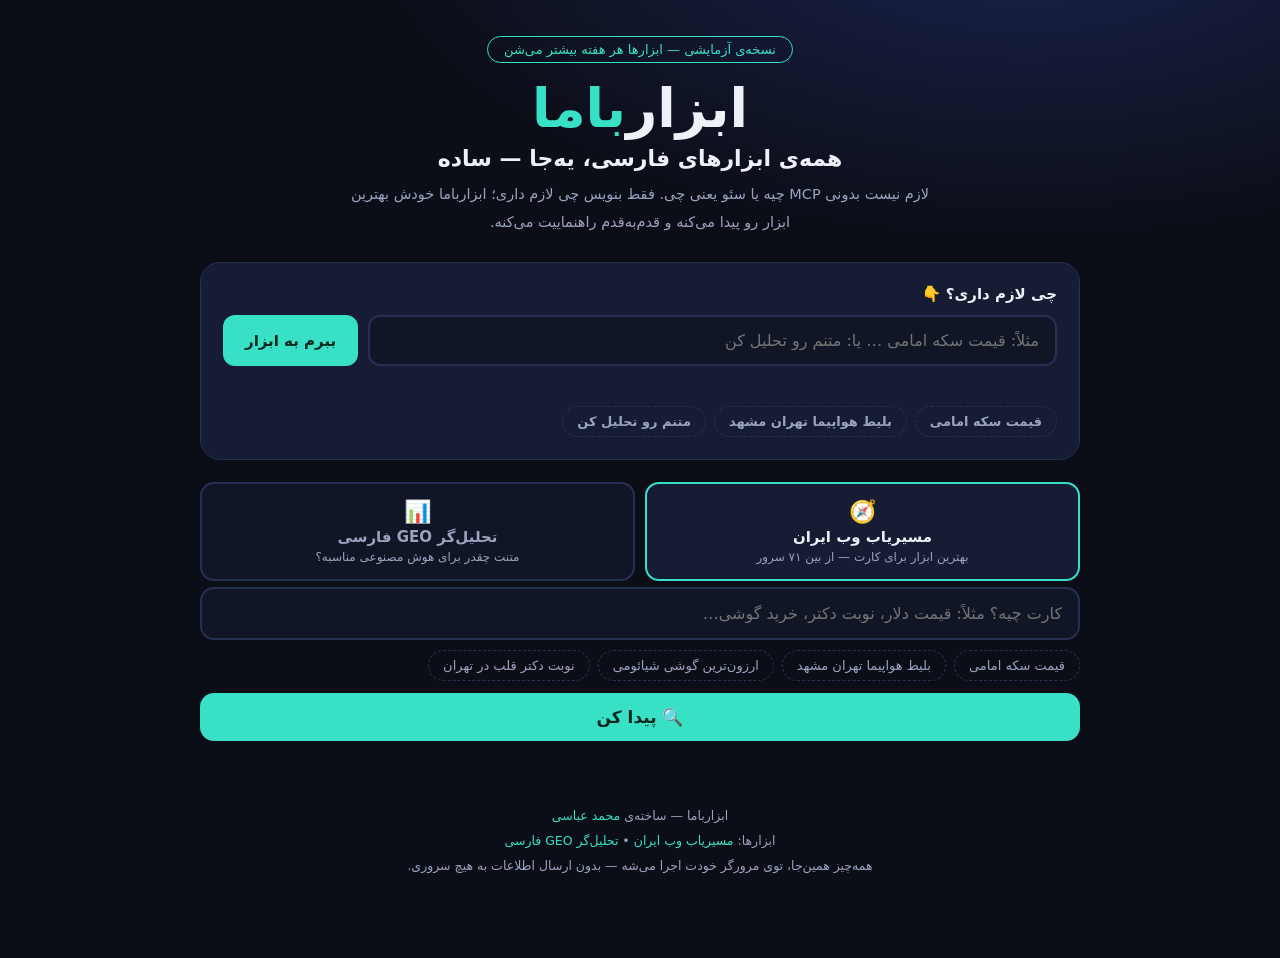
==== index.html @ 38ea5c75 "feat: abzarbama hub v1 — unified Persian tools hub" ====
<!DOCTYPE html>
<html lang="fa" dir="rtl">
<head>
<meta charset="UTF-8">
<meta name="viewport" content="width=device-width, initial-scale=1.0">
<title>ابزارباما — همه‌ی ابزارهای فارسی، یه‌جا</title>
<meta name="description" content="ابزارباما: هاب یکپارچه‌ی ابزارهای فارسی. مسیریاب وب ایران، تحلیل‌گر GEO فارسی و ابزارهای بیشتر — ساده، بدون دانش فنی.">
<style>
:root {
  --bg: #0b0e17; --bg2: #111627; --card: #151c33; --line: #263052;
  --txt: #eef1f8; --mut: #9aa4c0; --acc: #38e1c6; --acc2: #f4b54a; --bad: #f4707a;
  --mono: ui-monospace, "SF Mono", "Cascadia Code", Consolas, monospace;
}
* { box-sizing: border-box; margin: 0; padding: 0; }
body {
  font-family: "Vazirmatn", "IRANSans", Tahoma, "Segoe UI", system-ui, sans-serif;
  background: radial-gradient(1200px 600px at 80% -10%, #1b2450 0%, var(--bg) 55%) fixed, var(--bg);
  color: var(--txt); min-height: 100vh; padding: 36px 18px 80px;
}
.wrap { max-width: 880px; margin: 0 auto; }
header { text-align: center; margin-bottom: 26px; }
.badge {
  display: inline-block; font-size: 13px; color: var(--acc);
  border: 1px solid var(--acc); border-radius: 999px;
  padding: 5px 16px; margin-bottom: 14px;
}
h1 { font-size: clamp(34px, 7vw, 54px); font-weight: 800; margin-bottom: 6px; }
h1 .t { color: var(--acc); }
.tagline { font-size: clamp(17px, 4vw, 22px); font-weight: 700; color: var(--txt); margin-bottom: 10px; }
p.sub { color: var(--mut); font-size: 14.5px; line-height: 1.9; max-width: 600px; margin: 0 auto; }

/* hero intent box */
.hero {
  background: var(--card); border: 1px solid var(--line); border-radius: 20px;
  padding: 22px; margin: 26px 0 8px;
}
.hero label { display: block; font-size: 15px; font-weight: 700; margin-bottom: 12px; }
.hero .inrow { display: flex; gap: 10px; }
.hero input {
  flex: 1; font-family: inherit; font-size: 16px; color: var(--txt);
  background: var(--bg2); border: 2px solid var(--line); border-radius: 12px;
  padding: 14px 16px; outline: none; min-width: 0;
}
.hero input:focus { border-color: var(--acc); }
.hero button {
  font-family: inherit; font-size: 15px; font-weight: 800; cursor: pointer;
  color: #06281f; background: var(--acc); border: none; border-radius: 12px;
  padding: 14px 22px; white-space: nowrap;
}
.hero button:hover { filter: brightness(1.08); }
.intent-hint { font-size: 13px; color: var(--mut); margin-top: 10px; min-height: 20px; }
.intent-hint b { color: var(--acc); }
.chips { display: flex; flex-wrap: wrap; gap: 8px; margin-top: 10px; }
.chips button {
  font-family: inherit; font-size: 13px; color: var(--mut); cursor: pointer;
  background: transparent; border: 1px dashed var(--line); border-radius: 999px; padding: 7px 14px;
}
.chips button:hover { color: var(--acc); border-color: var(--acc); }

/* tabs */
.tabs { display: flex; gap: 10px; margin: 22px 0 6px; }
.tabs button {
  flex: 1; font-family: inherit; font-size: 15px; font-weight: 800; cursor: pointer;
  color: var(--mut); background: var(--bg2); border: 2px solid var(--line);
  border-radius: 14px; padding: 15px 10px; transition: all .15s;
}
.tabs button .em { font-size: 22px; display: block; margin-bottom: 4px; }
.tabs button.active { color: var(--txt); border-color: var(--acc); background: var(--card); }
.tabs button small { display: block; font-size: 12px; font-weight: 400; color: var(--mut); margin-top: 4px; }
.toolpane { display: none; }
.toolpane.active { display: block; animation: rise .3s ease both; }
@keyframes rise { from { opacity: 0; transform: translateY(10px); } to { opacity: 1; transform: none; } }

/* shared tool ui */
textarea.ta {
  width: 100%; min-height: 150px; font-family: inherit; font-size: 15.5px; line-height: 2;
  color: var(--txt); background: var(--bg2); border: 2px solid var(--line);
  border-radius: 14px; padding: 16px; outline: none; resize: vertical;
}
textarea.ta:focus, .tin:focus { border-color: var(--acc); }
.tin {
  width: 100%; font-family: inherit; font-size: 16px; color: var(--txt);
  background: var(--bg2); border: 2px solid var(--line); border-radius: 14px;
  padding: 15px 16px; outline: none;
}
.gobtn {
  display: block; width: 100%; font-family: inherit; font-size: 17px; font-weight: 800;
  cursor: pointer; color: #06281f; background: var(--acc); border: none;
  border-radius: 14px; padding: 14px; margin-top: 12px;
}
.gobtn:hover { filter: brightness(1.08); }
.meta { text-align: center; color: var(--mut); font-size: 13px; margin: 16px 0 6px; }
.results { display: flex; flex-direction: column; gap: 12px; margin-top: 14px; }

/* router cards */
.card {
  background: linear-gradient(180deg, var(--card), #10162b);
  border: 1px solid var(--line); border-radius: 16px; padding: 18px 20px;
  position: relative; overflow: hidden; animation: rise .35s ease both;
}
.card:first-child { border-color: var(--acc); }
.card:first-child::before {
  content: "بهترین گزینه"; position: absolute; top: 14px; left: 16px;
  font-size: 11px; color: #06281f; background: var(--acc);
  border-radius: 999px; padding: 3px 12px; font-weight: 700;
}
.rank {
  display: inline-flex; align-items: center; justify-content: center;
  width: 32px; height: 32px; border-radius: 10px; font-weight: 800; font-size: 15px;
  background: #1e2a52; color: var(--acc2); margin-left: 10px; vertical-align: middle;
}
.card h3 { display: inline; font-size: 18px; vertical-align: middle; }
.cat {
  display: inline-block; font-size: 12px; color: var(--mut);
  border: 1px solid var(--line); border-radius: 999px; padding: 3px 12px; margin-right: 10px;
}
.scorebar { height: 5px; background: #0a0e1c; border-radius: 99px; margin: 12px 0 4px; overflow: hidden; }
.scorebar i { display: block; height: 100%; border-radius: 99px; background: linear-gradient(90deg, var(--acc2), var(--acc)); }
.desc { color: var(--mut); font-size: 14px; margin: 10px 0; line-height: 1.9; }
.row { display: flex; align-items: center; gap: 10px; margin: 8px 0; flex-wrap: wrap; }
.lbl { font-size: 12px; color: var(--mut); min-width: 74px; }
code {
  font-family: var(--mono); font-size: 13px; direction: ltr; unicode-bidi: embed;
  background: #0a0e1c; border: 1px solid var(--line); border-radius: 8px; padding: 7px 12px;
  color: var(--acc); flex: 1; overflow-x: auto; white-space: nowrap;
}
.copy {
  font-family: inherit; font-size: 13px; cursor: pointer; color: #06281f;
  background: var(--acc); border: none; border-radius: 8px; padding: 8px 16px; font-weight: 700;
}
.copy:hover { filter: brightness(1.1); }
.repo { font-size: 13px; color: var(--acc2); text-decoration: none; direction: ltr; unicode-bidi: embed; }
.repo:hover { text-decoration: underline; }
.reason { font-size: 13px; color: var(--mut); margin-top: 10px; }
.reason b { color: var(--txt); font-weight: 600; }
.empty {
  text-align: center; color: var(--mut); padding: 36px 20px;
  border: 1px dashed var(--line); border-radius: 16px; font-size: 15px; line-height: 2;
}

/* geo */
.scorehead {
  display: flex; align-items: center; gap: 18px; background: var(--card);
  border: 1px solid var(--line); border-radius: 16px; padding: 18px 22px; margin: 14px 0;
  animation: rise .35s ease both;
}
.bignum { font-size: 48px; font-weight: 800; color: var(--acc); line-height: 1; }
.bignum small { font-size: 18px; color: var(--mut); }
.grade { font-size: 14px; font-weight: 800; border-radius: 10px; padding: 8px 16px; background: #1e2a52; color: var(--acc2); }
.glabel { color: var(--mut); font-size: 13.5px; margin-top: 6px; }
.gcat { background: var(--card); border: 1px solid var(--line); border-radius: 14px; padding: 12px 16px; margin-bottom: 10px; animation: rise .35s ease both; }
.gcat .row1 { display: flex; justify-content: space-between; font-size: 14px; margin-bottom: 8px; }
.gcat .row1 b { color: var(--txt); }
.gcat .row1 span { color: var(--mut); font-family: var(--mono); font-size: 12.5px; }
.bar { height: 8px; background: #0a0e1c; border-radius: 99px; overflow: hidden; }
.bar i { display: block; height: 100%; border-radius: 99px; background: linear-gradient(90deg, var(--acc2), var(--acc)); }
.bar.low i { background: var(--bad); }
.fixes { background: #12261f; border: 1px solid #1e4a3a; border-radius: 14px; padding: 16px 20px; margin-top: 12px; }
.fixes h3 { color: var(--acc); font-size: 15.5px; margin-bottom: 8px; }
.fixes li { color: var(--txt); font-size: 14px; line-height: 2; margin-right: 18px; }
.nofix { color: var(--mut); font-size: 14px; }

footer { text-align: center; color: var(--mut); font-size: 12.5px; margin-top: 46px; line-height: 2; }
footer a { color: var(--acc); text-decoration: none; }

</style>
</head>
<body>
<div class="wrap">

<header>
  <div class="badge">نسخه‌ی آزمایشی — ابزارها هر هفته بیشتر می‌شن</div>
  <h1>ابزار<span class="t">باما</span></h1>
  <div class="tagline">همه‌ی ابزارهای فارسی، یه‌جا — ساده</div>
  <p class="sub">لازم نیست بدونی MCP چیه یا سئو یعنی چی. فقط بنویس چی لازم داری؛ ابزارباما خودش بهترین ابزار رو پیدا می‌کنه و قدم‌به‌قدم راهنماییت می‌کنه.</p>
</header>

<div class="hero">
  <label for="hq">چی لازم داری؟ 👇</label>
  <div class="inrow">
    <input id="hq" type="text" placeholder="مثلاً: قیمت سکه امامی … یا: متنم رو تحلیل کن" autocomplete="off">
    <button id="hgo">ببرم به ابزار</button>
  </div>
  <div class="intent-hint" id="intent-hint"></div>
  <div class="chips" id="hero-chips">
    <button>قیمت سکه امامی</button>
    <button>بلیط هواپیما تهران مشهد</button>
    <button>متنم رو تحلیل کن</button>
  </div>
</div>

<div class="tabs">
  <button id="tab-router" class="active"><span class="em">🧭</span>مسیریاب وب ایران<small>بهترین ابزار برای کارت — از بین ۷۱ سرور</small></button>
  <button id="tab-geo"><span class="em">📊</span>تحلیل‌گر GEO فارسی<small>متنت چقدر برای هوش مصنوعی مناسبه؟</small></button>
</div>

<div class="toolpane active" id="pane-router">
  <input id="rq" class="tin" type="text" placeholder="کارت چیه؟ مثلاً: قیمت دلار، نوبت دکتر، خرید گوشی…" autocomplete="off">
  <div class="chips" id="router-chips"></div>
  <button class="gobtn" id="rgo">🔍 پیدا کن</button>
  <div class="meta" id="rmeta"></div>
  <div class="results" id="rresults"></div>
</div>

<div class="toolpane" id="pane-geo">
  <textarea id="gta" class="ta" placeholder="متنی که می‌خوای هوش مصنوعی بهش استناد کنه رو اینجا بچسبون…"></textarea>
  <div class="chips" id="geo-chips"></div>
  <button class="gobtn" id="ggo">📊 تحلیل کن</button>
  <div id="gout"></div>
</div>

<footer>
  ابزارباما — ساخته‌ی <a href="https://github.com/mohammad-abbasi-sh">محمد عباسی</a><br>
  ابزارها: <a href="https://github.com/mohammad-abbasi-sh/iran-mcp-router">مسیریاب وب ایران</a> •
  <a href="https://github.com/mohammad-abbasi-sh/persian-geo-analyzer">تحلیل‌گر GEO فارسی</a><br>
  همه‌چیز همین‌جا، توی مرورگر خودت اجرا می‌شه — بدون ارسال اطلاعات به هیچ سروری.
</footer>

</div>

<script>
"use strict";
const RouterNS = (() => {
  const window = {};

window.IRAN_MCP_CATALOG = {"servers": [{"id": "snapp-mcp", "title": "Snappfood & SnappMarket", "category": "food", "description": "Unofficial read-only Snappfood & SnappMarket: search food and groceries, compare prices, deals.", "site": "https://snappfood.ir", "run": "uvx snapp-mcp", "pypi": "snapp-mcp", "repo": "https://github.com/sepehr071/snapp-mcp", "tools": [{"name": "food_search", "summary": "Search dishes by name near a delivery point, with price, discount and restaurant."}, {"name": "food_find_cheapest", "summary": "Find the cheapest way to get a dish: scans menus of nearby open restaurants plus FoodParty deals."}, {"name": "food_restaurants", "summary": "List restaurants delivering to a point, with rating, delivery fee, ETA and coupon info."}, {"name": "food_menu", "summary": "Get one restaurant's menu: every item with price, discount, packaging fee and availability."}, {"name": "food_order_costs", "summary": "Get the extra costs and conditions of ordering from one restaurant."}, {"name": "food_reviews", "summary": "Read recent customer reviews of a restaurant (rating, text, what they ordered, vendor reply)."}, {"name": "food_party_deals", "summary": "List today's FoodParty flash deals (deep discounts, limited stock, time window) still in stock."}, {"name": "food_meal_for_one", "summary": "List single-person meals (at most 299k Toman, free delivery), cheapest first."}, {"name": "food_discounted_vendors", "summary": "List restaurants running a discount now, plus the short \"Gem\" hunt discount if one is live."}, {"name": "find_location", "summary": "Turn a place name or address into latitude/longitude."}, {"name": "reverse_geocode", "summary": "Describe coordinates in words (point of interest, street, neighbourhood)."}, {"name": "list_cities", "summary": "List cities Snappfood serves, with id, names and center coordinates."}, {"name": "market_search", "summary": "Search a grocery product across all SnappMarket stores delivering to the point."}, {"name": "market_find_cheapest", "summary": "Find the cheapest in-stock offers for a grocery product near the point."}, {"name": "market_stores", "summary": "List SnappMarket stores delivering to the point, with delivery fee, minimum order and rating."}, {"name": "market_store_info", "summary": "Get one store's delivery fee, minimum order, opening hours, rating and coupons for the point."}, {"name": "market_store_products", "summary": "Browse or search the products of one store."}, {"name": "market_categories", "summary": "List SnappMarket product categories and sub-categories with their ids."}, {"name": "market_product", "summary": "Get one product's details and price in one store."}, {"name": "market_party_deals", "summary": "List current SnappMarket \"market party\" flash deals near the point, biggest discount first."}, {"name": "market_reviews", "summary": "Read a store's 30 most relevant customer comments, rating 0-5."}]}, {"id": "okala-mcp", "title": "Okala", "category": "food", "description": "Unofficial read-only Okala: grocery stores that deliver to you, compare prices across stores.", "site": "https://okala.com", "run": "uvx okala-mcp", "pypi": "okala-mcp", "repo": "https://github.com/sepehr071/okala-mcp", "tools": [{"name": "ok_login", "summary": "Log in to the user's Okala account, which unlocks Okala's real text search in ok_search"}, {"name": "ok_login_verify", "summary": "Finish a login started with ok_login: the code the user received by SMS. Saves the login on this"}, {"name": "ok_account", "summary": "Whether the server is logged in to Okala (and as which phone, masked). Logged in = ok_search uses"}, {"name": "ok_logout", "summary": "Delete the saved Okala login on this machine; the server continues as a guest."}, {"name": "ok_categories", "summary": "Category tree (id, slug, Persian name, children) of everything sold near a point, or in one store."}, {"name": "ok_search", "summary": "Find products by text near a point (or in one store with store_id), best matches first, then"}, {"name": "ok_compare", "summary": "Which open nearby store sells the same product cheapest: a category and/or brand from every store,"}, {"name": "ok_store_products", "summary": "A whole category of one store (the API returns all of it at once), sorted and optionally filtered by"}, {"name": "ok_product", "summary": "One product in one store: price and discount (Toman), stock, max per order, brand, category,"}, {"name": "ok_brands", "summary": "Brand ids for ok_compare (`brand_id`) and slugs. Okala publishes only a short list of featured brands;"}, {"name": "ok_deals", "summary": "Deal rows running now, with their end time (UTC) and top products (Toman, discount, store)."}, {"name": "ok_offer", "summary": "Every product of one deal row (from ok_deals), Toman. Without store_id: across all open stores that"}, {"name": "ok_locate", "summary": "Turn an address into coordinates (lat, lon) for every other tool, plus the street address of the best hit."}, {"name": "ok_stores", "summary": "Okala stores that deliver to a point, in the site's order: id, type, rating, distance, earliest"}, {"name": "ok_store", "summary": "One store as seen from the delivery point: whether it delivers there now, minimum order (Toman),"}, {"name": "ok_store_reviews", "summary": "Read customers' reviews of a store: 1-5 stars, comment, date and the reasons they ticked"}]}, {"id": "tapsifood-mcp", "title": "Tapsi Food", "category": "food", "description": "Unofficial read-only Tapsi Food: search dishes and restaurants, menus, reviews, flash deals.", "site": "https://tapsi.food", "run": "uvx tapsifood-mcp", "pypi": "tapsifood-mcp", "repo": "https://github.com/sepehr071/tapsifood-mcp", "tools": [{"name": "tf_search_dishes", "summary": "Search dishes by name near a delivery point, with price, discount and restaurant."}, {"name": "tf_search_vendors", "summary": "Search restaurants and stores by name or cuisine near a delivery point."}, {"name": "tf_restaurants", "summary": "List restaurants (or grocery stores) delivering to a point, with rating, delivery fee, minimum order and ETA."}, {"name": "tf_deals", "summary": "List the Tap Time flash deals (تپ تایم): discounted dishes with a limited stock, near a point."}, {"name": "tf_discounted_vendors", "summary": "List the vendors in Tapsi Food's 'Food Shots' (فودشات) discount campaign near a point."}, {"name": "tf_find_location", "summary": "Turn a place name or address into latitude/longitude."}, {"name": "tf_reverse_geocode", "summary": "Describe coordinates as an address with province and city."}, {"name": "tf_list_cities", "summary": "List the cities Tapsi Food shows, with a center point and whether it delivers there."}, {"name": "tf_menu", "summary": "Read a vendor's live menu: every dish (one entry per size/variation) with price, discount and stock."}, {"name": "tf_vendor_info", "summary": "Get a vendor's delivery fee to a point, minimum order, packaging, ETA, open_now, hours, address and rating spread."}, {"name": "tf_reviews", "summary": "Read customer reviews of a vendor, newest first, with the rating of each ordered dish."}]}, {"id": "digikala-mcp", "title": "Digikala", "category": "shopping", "description": "Unofficial read-only Digikala: search products, compare sellers, price history, reviews, deals.", "site": "https://www.digikala.com", "run": "uvx digikala-mcp", "pypi": "digikala-mcp", "repo": "https://github.com/sepehr071/digikala-mcp", "tools": [{"name": "dk_search", "summary": "Search products by name: price (Toman), discount, seller, rating, 20 per page."}, {"name": "dk_find_cheapest", "summary": "Find the cheapest in-stock products that really match a query, sorted by price (Toman)."}, {"name": "dk_best_for_budget", "summary": "Rank the best-rated in-stock products within a budget (Toman) by a rating weighted by its count."}, {"name": "dk_suggest", "summary": "Autocomplete a vague or misspelled query into keywords, categories and brands."}, {"name": "dk_filters", "summary": "List the filters of a category or a search: attributes, colors, sellers, price range (Toman), brands."}, {"name": "dk_categories", "summary": "Find category codes for dk_category_products and main-category ids for dk_best_sellers."}, {"name": "dk_category_products", "summary": "List one category's products with sort and filters (price in Toman), strict order."}, {"name": "dk_brand_products", "summary": "List a brand's products with sort and price filters (Toman), plus the brand id for brand_ids."}, {"name": "dk_seller", "summary": "Get a seller's reputation (rating 0-5, on-time shipping, cancellations, returns) and products."}, {"name": "dk_deals", "summary": "List today's Incredible Offers (flash deals), biggest discount first, in-stock only."}, {"name": "dk_best_sellers", "summary": "List current best sellers, overall or in one main category; also returns the main categories' ids for category_id."}, {"name": "dk_fresh_search", "summary": "Search or browse Digikala Fresh (supermarket). category_code beats query and also returns sub-categories."}, {"name": "dk_product", "summary": "Get one product's price, stock, rating, specs and every seller's offer (cheapest first)."}, {"name": "dk_price_history", "summary": "Get ~30 days of daily buy-box prices (Toman) per color/variant, with lowest and highest."}, {"name": "dk_reviews", "summary": "Read customer reviews: stars 1-5 (null = none), text, pros/cons, verified buyer flag."}, {"name": "dk_questions", "summary": "Read customers' questions (20 per page) with up to 2 answers each (answered_by: buyer, seller, ...)."}, {"name": "dk_similar", "summary": "List products similar to one (same kind, other models and brands)."}, {"name": "dk_compare", "summary": "Compare 2-4 products side by side: price and rating, then the spec rows where they differ."}, {"name": "dk_shortlist", "summary": "Re-price up to 10 products in one call: price, cheapest offer, stock, rating and 30-day low (Toman)."}, {"name": "dk_installments", "summary": "Get the Digipay credit-line offers for a product, in Toman."}, {"name": "dk_plus_plans", "summary": "List Digikala Plus plans (free shipments per month: jet = same-day Tehran/Karaj, fresh = supermarket) with price in Toman and benefits."}, {"name": "dk_gold_prices", "summary": "Get the live 18k gold price per gram and gold coin prices, in Toman."}, {"name": "dk_location", "summary": "Turn an address into coordinates, or coordinates into an address with Digikala's city_id and state_id."}]}, {"id": "technolife-mcp", "title": "Technolife", "category": "shopping", "description": "Unofficial read-only Technolife: search electronics, compare sellers and installment prices, deals.", "site": "https://www.technolife.com", "run": "uvx technolife-mcp", "pypi": "technolife-mcp", "repo": "https://github.com/sepehr071/technolife-mcp", "tools": [{"name": "tl_categories", "summary": "Find category pages and their urls for tl_category_products."}, {"name": "tl_category_products", "summary": "List the products of a category, brand or promotion page with prices, discount, stock and rating."}, {"name": "tl_category_filters", "summary": "List the filters of a category, brand or promotion page: brands, categories, price range and attributes with their codes."}, {"name": "tl_store_info", "summary": "Read one of Technolife's info pages as plain text."}, {"name": "tl_faq", "summary": "Search Technolife's help-center FAQ and return matching questions with plain-text answers."}, {"name": "tl_shop_reviews", "summary": "Read customer reviews of the Technolife shop itself (service, delivery), newest first, rating 1-5, with staff replies."}, {"name": "tl_find_location", "summary": "Turn an address or landmark into coordinates with its province and city."}, {"name": "tl_reverse_geocode", "summary": "Describe coordinates as an address with province, city and neighbourhood."}, {"name": "tl_deals", "summary": "List current in-stock discounts (Technolife's main deal list, تکنوآف) and, on page 0, the timed home-page deals (تکنو تایم)."}, {"name": "tl_campaigns", "summary": "List current campaigns, or show one campaign's sections and products."}, {"name": "tl_seller", "summary": "Get a marketplace seller's reputation (rating 0-5, on-time %, fault-free %, time on Technolife) and its products."}, {"name": "tl_product", "summary": "Get one product's offers: price per color, seller and warranty, stock, delivery time, insurance and installment prices."}, {"name": "tl_compare", "summary": "Compare 2-5 products side by side: price, stock, rating and every spec."}, {"name": "tl_reviews", "summary": "Read customer reviews of a product: average 0-5, star distribution, AI summary with pros/cons, and the reviews."}, {"name": "tl_price_basket", "summary": "Get the exact total for a set of seller items: discounts, insurance, quantity limits, cash vs installment price."}, {"name": "tl_suggest", "summary": "Turn a product name into Technolife product codes (typeahead, up to 30 products, no prices)."}, {"name": "tl_search", "summary": "Search Technolife products with prices, discount, stock and rating."}, {"name": "tl_find_cheapest", "summary": "Find the cheapest in-stock products for a search, one flat list sorted by the real price after discount."}, {"name": "tl_find_brand", "summary": "Look up a brand by its Persian name: filter code and brand page."}]}, {"id": "masterkala-mcp", "title": "MasterKala", "category": "shopping", "description": "Unofficial read-only MasterKala: search gadgets, compare prices and specs, stock, delivery, deals.", "site": "https://masterkala.com", "run": "uvx masterkala-mcp", "pypi": "masterkala-mcp", "repo": "https://github.com/sepehr071/masterkala-mcp", "tools": [{"name": "mk_blog_posts", "summary": "List MasterKala blog posts (buying guides, comparisons, how-tos), newest first, with links."}, {"name": "mk_blog_comments", "summary": "Read the comments of a blog post as threads, with the store writer's answers as replies."}, {"name": "mk_search", "summary": "Search MasterKala products by keyword: price, discount and stock of each match."}, {"name": "mk_find_cheapest", "summary": "Find the cheapest in-stock products for a keyword, one flat list sorted by payable price."}, {"name": "mk_browse", "summary": "List the products of a category, brand or tag with sorting, price range and filters."}, {"name": "mk_filters", "summary": "List the filters of a category, brand or tag page (brands, colors, attributes) with their ids, and its price range."}, {"name": "mk_categories", "summary": "List MasterKala's product categories with their ids (about 100 main categories)."}, {"name": "mk_brands", "summary": "List the brands MasterKala sells with their slugs (about 135)."}, {"name": "mk_deals", "summary": "List every product on MasterKala's discount page right now, biggest discount first."}, {"name": "mk_product", "summary": "Get one product's full record: price and discount (Toman), stock status and count, colors and"}, {"name": "mk_specs", "summary": "Get the specification table of 1-4 products side by side, with each product's stock count."}, {"name": "mk_reviews", "summary": "Read customer reviews of a product (1-5 stars, newest first) with the store's replies and the star breakdown."}, {"name": "mk_shipping", "summary": "Get the nearest delivery slot and shipping fee for one product: Tehran courier and post to other cities."}, {"name": "mk_branches", "summary": "List MasterKala's physical shops in Tehran with address, phone and map location."}]}, {"id": "baneh-mcp", "title": "Baneh", "category": "shopping", "description": "Unofficial read-only Baneh: search appliances, TVs, electronics, find the cheapest in-stock price.", "site": "https://baaneeh.com", "run": "uvx baneh-mcp", "pypi": "baneh-mcp", "repo": "https://github.com/sepehr071/baneh-mcp", "tools": [{"name": "bn_search", "summary": "Search Baneh products by name in Persian or English, with price (Toman), stock and rating."}, {"name": "bn_find_cheapest", "summary": "Find the cheapest products whose title contains every word of the query, one list sorted by price (Toman)."}, {"name": "bn_browse", "summary": "List products of a category and/or brand, optionally in a price range, sorted by price or rating."}, {"name": "bn_categories", "summary": "List shop categories with slug and product count, biggest first."}, {"name": "bn_brands", "summary": "List brands (about 150, e.g. LG, Samsung, Bosch, Xiaomi) with slug and product count, biggest first."}, {"name": "bn_product", "summary": "Get one product: price (Toman), stock, rating, brand, categories, spec attributes, highlights, description, images."}, {"name": "bn_reviews", "summary": "Get buyer reviews of one product, newest first: rating 1-5, author, date, text."}]}, {"id": "torob-mcp", "title": "Torob", "category": "shopping", "description": "Unofficial read-only Torob: compare Iranian shop prices, price history, deal checks and baskets.", "site": "https://torob.com", "run": "uvx torob-mcp", "pypi": "torob-mcp", "repo": "https://github.com/sepehr071/torob-mcp", "tools": [{"name": "tb_cheapest", "summary": "Cheapest trustworthy offer for a product named in words: searches, then looks at every shop's offer."}, {"name": "tb_compare", "summary": "Side-by-side comparison of 2-5 products: only the specs that differ, the price window, and which is cheapest."}, {"name": "tb_best_value", "summary": "Ranked product picks that fit a budget (Toman), for \"best phone under 30 million\"."}, {"name": "tb_deal_check", "summary": "Is this a good price? Score 0-100 from the product's price history and today's competing offers."}, {"name": "tb_basket", "summary": "Cheapest shop for a whole shopping list: best single shop that sells everything, and the split-cart total."}, {"name": "tb_product", "summary": "Full record of one product: name, price range across shops (Toman), category path, brand, key specs, cheapest offer."}, {"name": "tb_sellers", "summary": "Every online shop offer for a product, cheapest first, with trust, warranty, installment and delivery info."}, {"name": "tb_stores", "summary": "In-person (offline) shops that stock a product: address, opening hours, open now, shelf price and its age."}, {"name": "tb_presence", "summary": "How widely a product is sold: online shops, in-person stores, installment shops, Torob-warranty shops, price window."}, {"name": "tb_variants", "summary": "Sibling variants of a product (storage + RAM, colour, region ...) each with its own cheapest price."}, {"name": "tb_price_chart", "summary": "Price chart of a product (about a year, weekly): minimum and average price in Toman, with a buy-now verdict."}, {"name": "tb_price_history", "summary": "Notable price moves of a product, newest first: drops, rises, lowest and highest point, last change."}, {"name": "tb_similar", "summary": "Products Torob shows as similar (alternatives in the same class), with cheapest price and shop count."}, {"name": "tb_product_url", "summary": "Clean torob.com URL for a product id, '/p/<id>/...' path or any torob.com product link (no request is sent)."}, {"name": "tb_products_batch", "summary": "Short records (name, price window, shop counts, category, brand) for up to 10 products at once."}, {"name": "tb_search", "summary": "Search Torob for products; each card has the cheapest shop price (Toman), shop count, image and URL."}, {"name": "tb_suggest", "summary": "Torob's own autocomplete: up to 8 search phrases for the typed text (also fixes Finglish and colloquial wording)."}, {"name": "tb_filters", "summary": "Which filters exist for a query/category: category children, brands, price span, sort options, attributes."}, {"name": "tb_category", "summary": "A category page: where it sits in the tree, its sub-categories, and its top products."}, {"name": "tb_brands", "summary": "All brands of a category with their ids (for tb_search brand=)."}, {"name": "tb_trends", "summary": "What people search on Torob right now, each with the category it lands in and one sample product."}, {"name": "tb_offers", "summary": "Torob's special-offers feed (\"پیشنهاد ویژه\"): themed rows with discounted or promoted products."}, {"name": "tb_cities", "summary": "City ids for the `city` filter of tb_search, tb_sellers and tb_stores (392 Tehran, 468 Mashhad, 240 Isfahan)."}, {"name": "tb_shop", "summary": "A shop's trust profile: score and votes, e-Namad seal, time on Torob, city, website, delivery and payment terms."}, {"name": "tb_find_shops", "summary": "Find shops in Torob's directory by name or domain; returns ids for tb_shop and tb_shop_products."}, {"name": "tb_shop_products", "summary": "Products one shop sells on Torob, with the price range of the page."}]}, {"id": "basalam-mcp", "title": "Basalam", "category": "shopping", "description": "Unofficial read-only Basalam marketplace: search products, cheapest offers, shops, reviews.", "site": "https://basalam.com", "run": "uvx basalam-mcp", "pypi": "basalam-mcp", "repo": "https://github.com/sepehr071/basalam-mcp", "tools": [{"name": "bs_search", "summary": "Search Basalam products and return a page of cards with prices in Toman."}, {"name": "bs_find_cheapest", "summary": "List the cheapest in-stock offers for a query, cheapest first, prices in Toman."}, {"name": "bs_categories", "summary": "Browse Basalam's category tree and return ids for the category_id filter of bs_search."}, {"name": "bs_product", "summary": "Get one product: price in Toman, discount, stock, options (colors, sizes), attributes, rating and its shop."}, {"name": "bs_vendor", "summary": "Get a Basalam shop's profile: city, product count, shipping methods, activity and notice."}, {"name": "bs_vendor_products", "summary": "List one shop's products with prices in Toman, searchable and sortable."}, {"name": "bs_reviews", "summary": "Read customer reviews of a product with the star histogram, newest first."}]}, {"id": "emalls-ir-mcp", "title": "Emalls Price Comparison", "category": "shopping", "description": "Read-only Emalls (emalls.ir) price comparison: products, shop offers, price history, shops.", "site": "https://emalls.ir", "run": "uvx emalls-ir-mcp", "pypi": "emalls-ir-mcp", "repo": "https://github.com/sepehr071/emalls-ir-mcp", "tools": [{"name": "em_search", "summary": "Search Emalls (Iranian price comparison) for products, with price range, category, brand, spec and sort filters."}, {"name": "em_categories", "summary": "Find Emalls category ids by words, or browse the category tree (top level, then children of a category id)."}, {"name": "em_filters", "summary": "List the brands and spec filters (RAM, storage, ...) Emalls offers in one category, with their ids."}, {"name": "em_product", "summary": "Get one Emalls product: title, category path, lowest and highest shop price, rating and specs."}, {"name": "em_compare", "summary": "Compare 2-5 Emalls products: prices, rating and only the specs whose values differ."}, {"name": "em_similar", "summary": "List products Emalls shows as similar to one product, with lowest price and shop count."}, {"name": "em_offers", "summary": "List the shops selling one Emalls product with price, city, shop rating, warranty and buy link, cheapest first."}, {"name": "em_price_history", "summary": "Get the price history of one Emalls product: the average price over time in about 3-day steps (last ~3 months)."}, {"name": "em_shop", "summary": "Get an Emalls shop's public profile: name, rating, website, address, phone, time with Emalls and trust badge."}, {"name": "em_shops", "summary": "Search Emalls' list of shops by name and return their ids."}]}, {"id": "mobile-ir-mcp", "title": "Mobile.ir Phones", "category": "shopping", "description": "Read-only Mobile.ir: phone specs, shop prices and history, used phones, numbered SIM cards.", "site": "https://www.mobile.ir", "run": "uvx mobile-ir-mcp", "pypi": "mobile-ir-mcp", "repo": "https://github.com/sepehr071/mobile-ir-mcp", "tools": [{"name": "mi_compare", "summary": "Compare 2 to 4 phones, tablets or watches on Mobile.ir: price range, rating and each spec row side by side."}, {"name": "mi_comments", "summary": "Read what Mobile.ir users wrote about a phone, tablet or watch: comment text, date (Persian calendar), likes."}, {"name": "mi_articles", "summary": "List the news and the expert reviews on Mobile.ir, newest first, optionally for one phone or brand."}, {"name": "mi_article", "summary": "Read the text of one Mobile.ir news item, expert review or product introduction (Persian, images dropped)."}, {"name": "mi_shop", "summary": "Show one Mobile.ir shop's profile and the phones it lists with their current prices in Toman."}, {"name": "mi_brand_models", "summary": "Page through every model Mobile.ir lists for one brand (id, rating, year, screen, camera, lowest shop price)."}, {"name": "mi_sim_summary", "summary": "Summarise the numbered-SIM market on Mobile.ir per operator: ad counts and the three cheapest priced numbers."}, {"name": "mi_search", "summary": "Find phones, tablets and smartwatches on Mobile.ir by name and get their ids (autocomplete, up to about 20)."}, {"name": "mi_find", "summary": "Filter Mobile.ir's phone database like its 'mobile finder': brand, shop price range, OS, camera, weight, name."}, {"name": "mi_phone", "summary": "Get the full specification sheet of one phone, tablet or smartwatch from Mobile.ir, with rating and price range."}, {"name": "mi_shop_prices", "summary": "List what each shop currently charges for a phone on Mobile.ir (price in Toman, shop, city, note, warranty)."}, {"name": "mi_price_history", "summary": "Get a phone's shop-price history from Mobile.ir: per-shop first/last/min/max and the daily lowest price in Toman."}, {"name": "mi_market_prices", "summary": "List the newest price rows that shops posted on Mobile.ir (one row per shop and model), with filters."}, {"name": "mi_used_search", "summary": "Search the used and new phone ads that users post on Mobile.ir (price, condition, city, description)."}, {"name": "mi_used_ad", "summary": "Read one used/new phone ad on Mobile.ir: price, market price, condition, box, city, description, photos, shops."}, {"name": "mi_sim_search", "summary": "Search the SIM card numbers users sell on Mobile.ir (Iran's numbered-SIM market): operator, number, price."}, {"name": "mi_options", "summary": "List the ids the other Mobile.ir tools take: brands, provinces, price-listing shops, SIM operator prefixes."}]}, {"id": "zoomit-mcp", "title": "Zoomit Products", "category": "shopping", "description": "Read-only Zoomit (zoobin) product database: specs, shop prices in Toman, price history, comparisons.", "site": "https://www.zoomit.ir", "run": "uvx zoomit-mcp", "pypi": "zoomit-mcp", "repo": "https://github.com/sepehr071/zoomit-mcp", "tools": [{"name": "zm_categories", "summary": "List the product categories of Zoomit's product database (slug and Persian name)."}, {"name": "zm_search", "summary": "Find products by name across all categories (or one) and return cards with the lowest price in Toman."}, {"name": "zm_list", "summary": "List one category's products with the site's filters: brand, price, score, specs, stock, sort."}, {"name": "zm_filters", "summary": "Show what zm_list can filter by in a category: price range, brand slugs, spec filters with values, buying guides."}, {"name": "zm_product", "summary": "Get one product's full spec table, user score, Zoomit's pros and cons and its price range in Toman."}, {"name": "zm_prices", "summary": "List a product's seller offers (cheapest first, Toman, with the shop's own listing title and link) and its price history."}, {"name": "zm_compare", "summary": "Compare 2-4 products: price, scores and a spec table where each row lists the values in the order of `products`."}, {"name": "zm_similar", "summary": "Suggest alternatives to a product: the ones people compare it with, others of its brand, or in its price range."}, {"name": "zm_articles", "summary": "Search Zoomit's news and review articles (title, lead, date, link)."}, {"name": "zm_reviews", "summary": "Read what buyers say about a product: star breakdown, Zoomit's summary of strengths and weaknesses, reviews or Q&A."}, {"name": "zm_guides", "summary": "List Zoomit's buying guides (\"best phones under...\", \"best gaming phones\") of a category with their article links."}, {"name": "zm_rank", "summary": "Rank a category's popular products by one numeric spec (battery, weight, RAM, brightness) or by value for money."}]}, {"id": "khanoumi-mcp", "title": "Khanoumi", "category": "beauty", "description": "Unofficial read-only Khanoumi: search cosmetics and skin care, compare prices, shades, reviews.", "site": "https://www.khanoumi.com", "run": "uvx khanoumi-mcp", "pypi": "khanoumi-mcp", "repo": "https://github.com/sepehr071/khanoumi-mcp", "tools": [{"name": "kh_search", "summary": "Search products by keyword: price, discount and stock of each match. Also returns the best-matching"}, {"name": "kh_find_cheapest", "summary": "Find the cheapest in-stock products for a keyword, one flat list by payable price (Toman)."}, {"name": "kh_browse", "summary": "List products of a category, brand(s) or campaign tag with sorting, price range and filters."}, {"name": "kh_filters", "summary": "List the filters of a category, brand, tag or search: sub-categories, brands, colors and attribute facets"}, {"name": "kh_categories", "summary": "List Khanoumi's category tree with ids, URL paths and product counts."}, {"name": "kh_brands", "summary": "Find brands by name (about 3,200) with their slugs, for the `brands` of kh_browse / kh_filters."}, {"name": "kh_deals", "summary": "List today's home-page deals (daily pink box \"جعبه صورتی\" and other rows), biggest discount first,"}, {"name": "kh_store_info", "summary": "Get Khanoumi's order rules from the official FAQ: packaging cost, shipping fees and times, returns,"}, {"name": "kh_blog_search", "summary": "Search the Khanoumi magazine (مجله خانومی): buying guides, care routines, ingredient explainers, with links."}, {"name": "kh_product", "summary": "Get one product's full record: price and discount (Toman), every shade / size / seller variant with its"}, {"name": "kh_reviews", "summary": "Read customer comments on a product, newest first, with a verified-buyer flag and photos."}, {"name": "kh_similar", "summary": "List alternatives to a product (about 20) or the products the shop pairs with it, with prices and stock."}]}, {"id": "asalbanoo-mcp", "title": "Asal Banoo", "category": "beauty", "description": "Unofficial read-only Asal Banoo: search cosmetics and skin care, compare prices, sizes, deals.", "site": "https://asalbanooshop.com", "run": "uvx asalbanoo-mcp", "pypi": "asalbanoo-mcp", "repo": "https://github.com/sepehr071/asalbanoo-mcp", "tools": [{"name": "ab_search", "summary": "Search products by keyword: price, discount, stock and rating of each match."}, {"name": "ab_find_cheapest", "summary": "Find the cheapest in-stock products for a keyword, one list sorted by price (Toman)."}, {"name": "ab_browse", "summary": "List products of a category or brand (or the whole shop) with sort, price range, stock and attribute filters."}, {"name": "ab_filters", "summary": "List the attribute filters of a category or brand (volume, hair/skin type, gender, origin) with in-stock counts."}, {"name": "ab_categories", "summary": "List product categories (about 70) with slugs and counts."}, {"name": "ab_brands", "summary": "List brands (about 250) with slugs and product counts, biggest first."}, {"name": "ab_deals", "summary": "List discounted in-stock products, biggest discount first."}, {"name": "ab_shop_info", "summary": "Read one of the shop's policy pages as plain text: FAQ as question/answer pairs, other pages as text."}, {"name": "ab_blog_posts", "summary": "List Asal Banoo blog posts (skin and hair care guides, routines, \"X vs Y\" comparisons), newest first."}, {"name": "ab_blog_post", "summary": "Read one blog post as plain text, plus the products and categories it links to."}, {"name": "ab_product", "summary": "Get one product: price/discount (Toman), stock (exact count when low), every size/color variant with its own"}, {"name": "ab_reviews", "summary": "Read customers' reviews and questions about a product (newest first) with the shop's answers."}]}, {"id": "shopino-mcp", "title": "Shopino", "category": "fashion", "description": "Unofficial read-only Shopino: search fashion across Iranian shops, compare prices, sizes, stock.", "site": "https://shopino.app", "run": "uvx shopino-mcp", "pypi": "shopino-mcp", "repo": "https://github.com/sepehr071/shopino-mcp", "tools": [{"name": "sh_search", "summary": "Search products across all shops by keyword: price to pay, discount, stock, selling shop."}, {"name": "sh_find_cheapest", "summary": "Find the cheapest in-stock products for a keyword across all shops, one flat list sorted by price to pay."}, {"name": "sh_browse", "summary": "List products of a category, shop, tag or curated listing, with sort, price range and filters."}, {"name": "sh_filters", "summary": "List the filter values sh_search / sh_browse accept: size systems and sizes, sorts, courier cities,"}, {"name": "sh_categories", "summary": "List the category tree with ids, URL paths and levels, plus total product and shop counts."}, {"name": "sh_brands", "summary": "Without shop_id: featured official brand shops (browse one with sh_browse(shop_id=...)). With shop_id:"}, {"name": "sh_deals", "summary": "List today's home-page deals (flash sale with end time, best sellers, themed rows), biggest discount"}, {"name": "sh_campaign", "summary": "Open a campaign or landing page: its product rows (with prices) and tabs."}, {"name": "sh_blog_search", "summary": "Search the style blog (guides and model galleries), newest first; no query = latest posts."}, {"name": "sh_blog_post", "summary": "Read one blog post as plain text, with its category id for sh_browse (after sh_blog_search)."}, {"name": "sh_product", "summary": "Get one product's full record: price, every color / size variant with its own price and stock, size"}, {"name": "sh_similar", "summary": "Find products like this one at other shops (itself left out)."}, {"name": "sh_shops", "summary": "Find shops by name, category group, gender or courier city, with rating, surveys, followers and product count."}, {"name": "sh_shop", "summary": "Get a shop's profile: ratings, buyer survey %, followers, product count, main categories, courier city,"}]}, {"id": "banimode-mcp", "title": "Banimode", "category": "fashion", "description": "Unofficial read-only Banimode: search fashion, compare prices, sizes, stock and flash deals.", "site": "https://www.banimode.com", "run": "uvx banimode-mcp", "pypi": "banimode-mcp", "repo": "https://github.com/sepehr071/banimode-mcp", "tools": [{"name": "bm_search", "summary": "Search Banimode fashion products by keyword and return priced cards with discount, color and sizes in stock."}, {"name": "bm_browse", "summary": "List the products of a category and/or brand, with the same filters and cards as bm_search."}, {"name": "bm_categories", "summary": "Find category ids by name, or walk the tree: no arguments lists the top sections, parent_id lists children."}, {"name": "bm_brands", "summary": "Find brand ids by name (Persian or Latin), or list the first brands when no name is given."}, {"name": "bm_deals", "summary": "List today's flash-sale products (deep time-limited discounts) with the time left."}, {"name": "bm_product", "summary": "Get one product: every color with its price, discount, stock per size, features and short description."}, {"name": "bm_reviews", "summary": "Read customer reviews of a product: stars (1-5, null if only text), text, date and the shop's answer."}]}, {"id": "divar-mcp", "title": "Divar", "category": "classifieds", "description": "Unofficial read-only Divar: search Iran's classified ads, cheapest and best-value ads, price checks.", "site": "https://divar.ir", "run": "uvx divar-mcp", "pypi": "divar-mcp", "repo": "https://github.com/sepehr071/divar-mcp", "tools": [{"name": "dv_categories", "summary": "The Divar category tree (236 nodes, up to 4 levels): slug, Persian name, path and whether it is a leaf."}, {"name": "dv_filters", "summary": "Every filter a category supports: key, type, Persian label, unit and the allowed options."}, {"name": "dv_filter_options", "summary": "Allowed values of a filter: brand and model keys (161 car brands), districts, or any option list."}, {"name": "dv_suggest", "summary": "What Divar's search box would suggest for some text, and which categories the text belongs to."}, {"name": "dv_parse_query", "summary": "Turn a plain Persian request into dv_search arguments: city, neighbourhoods, price bounds, category and leftover words."}, {"name": "dv_market", "summary": "Asking-price statistics of a search: min, p10, p25, median, p75, p90, max, mean; split by district and by day."}, {"name": "dv_appraise", "summary": "Is an ad's price (or a price you have in mind) high or low compared with similar ads? Percentile, verdict, confidence."}, {"name": "dv_status", "summary": "Is Divar reachable and how fast: version, a live latency check, caches and local watch state."}, {"name": "dv_cities", "summary": "City ids for a name (1,177 cities; Tehran is 1, Mashhad 3). Returns id, name, URL slug, province id and centre."}, {"name": "dv_districts", "summary": "Neighbourhoods (محله) of one city with ids, centre point and the main streets inside (Tehran has about 450)."}, {"name": "dv_neighbours", "summary": "Neighbourhoods adjacent to a district, to widen a neighbourhood search to the surrounding area."}, {"name": "dv_locate", "summary": "The city, neighbourhood and street address of a GPS point."}, {"name": "dv_place_search", "summary": "Map autocomplete: turn a landmark or street name into coordinates and a bounding box."}, {"name": "dv_place_mapping", "summary": "Convert old Divar place ids to the current ones (Divar merged and renumbered places)."}, {"name": "dv_boundary", "summary": "Neighbourhood borders of a city from Divar's GeoJSON: the city's bounding box, or one neighbourhood's polygon."}, {"name": "dv_post", "summary": "Everything public about one ad: price in Toman, specs, features, description, images, map position, seller type."}, {"name": "dv_posts", "summary": "Details of up to 10 ads in one call (compact: specs and one image, description cut at 300 characters)."}, {"name": "dv_compare", "summary": "Side by side: the price of each ad and only the specs that differ (the identical ones are listed once)."}, {"name": "dv_seller", "summary": "The seller behind an ad: how many personal and business ads they have, the business card (name, brand_token) and their ads."}, {"name": "dv_dealer", "summary": "A business account's public page: name, active ad count, member since and its first 11 ads."}, {"name": "dv_similar", "summary": "Ads similar to one ad: same brand/model (or category) and neighbourhood, widening step by step until enough are found."}, {"name": "dv_search", "summary": "Search Divar ads in one or more cities by category, text and filters; compact cards, prices in Toman."}, {"name": "dv_count", "summary": "How many active ads match a search, in one cheap call (capped: 10,000 means '10,000 or more')."}, {"name": "dv_cheapest", "summary": "The cheapest ads of a search, cheapest first. Skips negotiable ads, placeholder or absurd prices and far-below-median outliers."}, {"name": "dv_best_for_budget", "summary": "Within a budget: the best-value ads (furthest below their peers' median) and the most you can get (closest to the budget)."}, {"name": "dv_find_deals", "summary": "Ads priced well below the median of the same search, without a budget: scored deals, with bait and junk prices removed."}, {"name": "dv_new_since", "summary": "Ads published after a moment, newest first: poll this to watch a search (a new flat, a cheap car) without repeats."}, {"name": "dv_export", "summary": "The ads of a search as CSV or JSON lines text, ready to save to a spreadsheet or analyse."}, {"name": "dv_nearby", "summary": "Ads on the map around a GPS point, nearest first, with coordinates, distance, price chips and a thumbnail."}, {"name": "dv_watch", "summary": "Save a search and later get only the ads that appeared since the last check; stored in a local file, nothing is pushed."}, {"name": "dv_price_trend", "summary": "The median asking price of a search over the days you have checked it: records one point per day in a local file."}]}, {"id": "sheypoor-mcp", "title": "Sheypoor Classifieds", "category": "classifieds", "description": "Read-only Sheypoor (sheypoor.com) classifieds: search ads, ad details, price summaries.", "site": "https://www.sheypoor.com", "run": "uvx sheypoor-mcp", "pypi": "sheypoor-mcp", "repo": "https://github.com/sepehr071/sheypoor-mcp", "tools": [{"name": "sp_search", "summary": "Search Sheypoor classified ads (cars, real estate, goods, jobs, services) by words, city, category and price."}, {"name": "sp_ad", "summary": "Get one Sheypoor ad in full: description, price, location, seller, every attribute and photo links."}, {"name": "sp_price_summary", "summary": "Summarise asking prices of the newest ads for a search: count, min, median, quartiles, max, plus cheapest and priciest ads."}, {"name": "sp_categories", "summary": "List Sheypoor's categories with the slug sp_search and sp_filters take, grouped under 11 top-level groups."}, {"name": "sp_cities", "summary": "Find the city or province slug that sp_search, sp_price_summary and sp_filters take."}, {"name": "sp_filters", "summary": "List the filters, sort orders, sub-categories (car brands, models) and neighbourhoods Sheypoor offers in one category."}, {"name": "sp_similar", "summary": "Find ads comparable to one ad: same city and deepest category (car model...), price within a percent band."}, {"name": "sp_shops", "summary": "List Sheypoor's internet shops and agencies (real-estate offices, car dealers...) in a city and group."}, {"name": "sp_shop", "summary": "Get one internet shop or agency: name, hours, group, its agents and its current ads."}, {"name": "sp_car_prices", "summary": "Get Sheypoor's daily car price list (قیمت روز خودرو): market price and factory price per model and year, with the day's change."}, {"name": "sp_area_prices", "summary": "Compare asking prices between neighbourhoods of a city: median price, price per square metre, rent and deposit."}]}, {"id": "bama-ir-mcp", "title": "Bama Cars", "category": "cars", "description": "Read-only Bama (bama.ir) Iran car marketplace: ad search, ad details, market prices, new-car prices.", "site": "https://bama.ir", "run": "uvx bama-ir-mcp", "pypi": "bama-ir-mcp", "repo": "https://github.com/sepehr071/bama-ir-mcp", "tools": [{"name": "ba_search", "summary": "Search used and new car ads on Bama (bama.ir) with filters; returns up to 30 compact ads per page."}, {"name": "ba_ad", "summary": "Get one Bama ad (car, motorcycle or truck) in full: price, specs, condition, seller, description and photos."}, {"name": "ba_market_stats", "summary": "Price statistics (min, quartiles, median, max, per year) for a car model from live Bama ads."}, {"name": "ba_dealers", "summary": "List car dealers (showrooms) with ads for a model or city on Bama, with address, rating and how many ads match."}, {"name": "ba_vehicles", "summary": "Look up the brand, model and trim values that ba_search, ba_market_stats and ba_new_prices take."}, {"name": "ba_filters", "summary": "List the allowed values of one ba_search filter (states and cities, body types, fuels, colors, years...)."}, {"name": "ba_new_prices", "summary": "Current price of every new-car trim of a brand or model on Bama's price list (market price or factory price)."}, {"name": "ba_search_bikes_trucks", "summary": "Search motorcycle or truck (heavy vehicle, bus, machinery) ads on Bama with filters."}, {"name": "ba_dealer_ads", "summary": "List the ads of one dealer (showroom) on Bama: the dealer's whole inventory, up to the first 100 ads."}, {"name": "ba_price_list", "summary": "Search Bama's daily price list of new cars (or motorcycles) across all brands and rank it."}, {"name": "ba_market_pulse", "summary": "Today's car market mood from Bama (score, trend and a short analysis per market) plus the biggest price movers."}, {"name": "ba_car_specs", "summary": "Technical specifications and the editorial review score of a car or motorcycle model from Bama's research pages."}]}, {"id": "karnameh-mcp", "title": "Karnameh Cars", "category": "cars", "description": "Read-only Karnameh (karnameh.com) Iran car data: used ads, new-car prices, specs, comparisons, blog.", "site": "https://karnameh.com", "run": "uvx karnameh-mcp", "pypi": "karnameh-mcp", "repo": "https://github.com/sepehr071/karnameh-mcp", "tools": [{"name": "kn_specs_search", "summary": "Find car variants in Karnameh's specs catalog and return the `slug` that kn_specs and kn_compare_specs take."}, {"name": "kn_specs", "summary": "Get one car variant's technical specs, Karnameh's expert review score, pros and cons and web reviews."}, {"name": "kn_compare_specs", "summary": "Compare two to four car variants side by side: review score, pros, cons and every spec row."}, {"name": "kn_articles", "summary": "Search or list articles of the Karnameh car magazine (karnameh.com/blog): news, reviews, maintenance, laws."}, {"name": "kn_article", "summary": "Read one article of the Karnameh car magazine as plain text."}, {"name": "kn_price_movers", "summary": "Rank new (zero-km) car variants by the percent change of their latest price quote."}, {"name": "kn_city_stats", "summary": "Count Karnameh's used-car ads in every city, optionally for one brand, model or price ceiling."}, {"name": "kn_inspection_centers", "summary": "List Karnameh's walk-in car inspection and paint-check centers in a city, with address and map coordinates."}, {"name": "kn_cars", "summary": "Search Karnameh's used-car ads (karnameh.com/buy-used-cars) by brand, model, city, price, year and mileage."}, {"name": "kn_car", "summary": "Get one Karnameh used-car ad: price, specs, seller's description, strengths and the inspection summary."}, {"name": "kn_brands", "summary": "Look up Karnameh's car brands and models, Persian and English, to get the names the other tools expect."}, {"name": "kn_cities", "summary": "List the cities Karnameh serves, with the slug kn_cars takes as `city` and the id kn_inspection_centers takes."}, {"name": "kn_price_list", "summary": "List today's market prices of new (zero-km) cars from Karnameh's car-price pages (karnameh.com/car-price)."}, {"name": "kn_latest_prices", "summary": "List the most recent price quotes of new cars with the day's percent change."}, {"name": "kn_price_history", "summary": "Get the daily average market price history of one new-car variant, per production year."}]}, {"id": "hamrah-mechanic-mcp", "title": "Hamrah Mechanic Cars", "category": "cars", "description": "Read-only Hamrah Mechanic (hamrah-mechanic.com) car prices, used cars for sale, inspection fees.", "site": "https://www.hamrah-mechanic.com", "run": "uvx hamrah-mechanic-mcp", "pypi": "hamrah-mechanic-mcp", "repo": "https://github.com/sepehr071/hamrah-mechanic-mcp", "tools": [{"name": "hm_brands", "summary": "List the car brands Hamrah Mechanic knows, with the slug the other tools take."}, {"name": "hm_models", "summary": "List the models of one brand with their slugs and trims (types)."}, {"name": "hm_prices", "summary": "Get today's market (used and zero-km) prices of cars from Hamrah Mechanic's daily price list."}, {"name": "hm_price_estimate", "summary": "Get the market price range and recent monthly change for one trim in one model year."}, {"name": "hm_search_cars", "summary": "Search the used and zero-km cars Hamrah Mechanic's showrooms sell, with filters."}, {"name": "hm_car", "summary": "Get the full details of one car for sale: price, specs, condition, inspection notes, photos and showroom."}, {"name": "hm_inspection_prices", "summary": "Get what Hamrah Mechanic charges to inspect a given car at its location, for each inspection package."}, {"name": "hm_branches", "summary": "List Hamrah Mechanic's car showrooms and inspection centers in a province with address, hours and cars in stock."}, {"name": "hm_price_history", "summary": "Get the monthly market-price history of one trim and year, with today's price range and the same trim's other years."}, {"name": "hm_price_list", "summary": "List the market price of every car on Hamrah Mechanic's front price list, filtered by budget or brand."}, {"name": "hm_reviews", "summary": "Get Hamrah Mechanic's expert review of a model (pros, cons, engine and safety notes) with owner scores and comments."}, {"name": "hm_articles", "summary": "Search the Hamrah Mechanic magazine (3,000+ Persian articles) or read one article."}]}, {"id": "otaghak-mcp", "title": "Otaghak", "category": "travel", "description": "Unofficial read-only Otaghak: search Iranian villas, availability, exact stay prices, reviews.", "site": "https://www.otaghak.com", "run": "uvx otaghak-mcp", "pypi": "otaghak-mcp", "repo": "https://github.com/sepehr071/otaghak-mcp", "tools": [{"name": "ot_help", "summary": "Read Otaghak's help center: the FAQ, or the guest terms (booking and cancellation rules,"}, {"name": "ot_travel_guide", "summary": "Get the site's travel guide for a destination: guide text, the destination's FAQ (best season,"}, {"name": "ot_room_calendar", "summary": "Get a room's calendar day by day: nightly price after and before discount (Toman), free or booked,"}, {"name": "ot_price_quote", "summary": "Get the amount to pay (Toman) for a room, dates and guests: nights_total (the room page's"}, {"name": "ot_holidays", "summary": "List Iranian public holidays (Fridays included) in a date range, with Jalali dates and weekdays."}, {"name": "ot_late_checkout", "summary": "Check whether a room offers late checkout, for how many hours and at what price (Toman, a unit"}, {"name": "ot_room", "summary": "Get one room: description, capacity, rooms and beds, amenities, house rules, check-in/out times,"}, {"name": "ot_reviews", "summary": "Get a room's rating (0-5), star histogram, six category scores, percent of guests who recommend it,"}, {"name": "ot_similar_rooms", "summary": "Get 4-5 alternatives to a room (same city and type), as the room page shows them (or, while that list is"}, {"name": "ot_host", "summary": "Check a host: response time, response and acceptance rates, member since, active rooms"}, {"name": "ot_find_place", "summary": "Turn a place name into the city / province slugs that ot_search_rooms needs, or a room code into its room."}, {"name": "ot_search_rooms", "summary": "Search Otaghak stays (villas, cottages, apartments, eco-lodges) in a city, province or collection."}, {"name": "ot_search_filters", "summary": "List the search filters of a city, province or collection (or the whole site) with the codes ot_search_rooms takes."}, {"name": "ot_destinations", "summary": "Popular cities and collections (themed landing pages: discounted, jungle villas, villas with pool, ...)."}, {"name": "ot_deals", "summary": "Current discounts: the home page's last-second deals and the most discounted stays (biggest percent first)."}]}, {"id": "jabama-mcp", "title": "Jabama", "category": "travel", "description": "Unofficial read-only Jabama: villas and stays with exact prices, group tours, events and theater.", "site": "https://www.jabama.com", "run": "uvx jabama-mcp", "pypi": "jabama-mcp", "repo": "https://github.com/sepehr071/jabama-mcp", "tools": [{"name": "jb_search_events", "summary": "Search Jabama Events: concerts, shows, workshops, exhibitions and experiences (offroad, boats, riding, food tours) with prices in Toman."}, {"name": "jb_event", "summary": "One event or experience: what it is, exact address, rules, what to bring, price, refundability, sessions with seats left, reviews and the organizer."}, {"name": "jb_event_seats", "summary": "Live seat availability of one seated event session: free seats per section and row, with the section prices in Toman."}, {"name": "jb_theaters", "summary": "List theater plays on sale on Jabama Events (Tehran, via the partner Zirbana): venue, address, from-price in Toman, rating, writer, director and cast."}, {"name": "jb_theater", "summary": "One theater play: venue, cast and crew, reviews, showtimes with live seats left; with showtime_id also the free seats by row and their prices."}, {"name": "jb_event_filters", "summary": "Cities and categories of Jabama Events with event counts, for the city and category filters of jb_search_events."}, {"name": "jb_help", "summary": "Answer questions about Jabama's rules: cancellation and refunds, payment, tax, check-in, host and guest duties."}, {"name": "jb_travel_guide", "summary": "Search Jabama's travel magazine (/mag): guides on attractions, best time to visit, how to get there, food."}, {"name": "jb_find_destination", "summary": "Turn a place name into ready jb_search_stays arguments (keyword and filters)."}, {"name": "jb_parse_request", "summary": "Turn a free-text stay request into jb_search_stays arguments with Jabama's own AI parser."}, {"name": "jb_search_stays", "summary": "Search Jabama stays (villas, suites, apartments, cottages, eco-lodges) with prices for your dates and guests."}, {"name": "jb_categories", "summary": "List Jabama's themed stay categories (special pool, A-frame, luxury, cheap, jungle, sea view, pet friendly, last-minute deals, instant booking, ...)."}, {"name": "jb_stay", "summary": "Get one listing: capacity, beds, rooms, check-in/out times, house rules, amenities (and what is missing), cancellation policy, host, review scores."}, {"name": "jb_stay_calendar", "summary": "Nightly availability and price of one listing for the next ~76 days, with weekend and holiday flags."}, {"name": "jb_price_quote", "summary": "Get the exact amount to pay for one listing, dates and guest count (Toman), with per-night lines and the cancellation windows."}, {"name": "jb_similar_stays", "summary": "Find alternatives to a listing: similar stays nearby, and other units of the same property."}, {"name": "jb_reviews", "summary": "Read guest reviews of a listing: stars 1-5, text, when they stayed, nights, and the host's reply."}, {"name": "jb_host", "summary": "A host's listings (with ratings and a from-price per night) and guest reviews across all of them, newest first."}, {"name": "jb_search_tours", "summary": "Search Jabama group tours (nature, desert, hiking, history, food tours across Iran) with price per person in Toman."}, {"name": "jb_tour", "summary": "One group tour: packages, every departure with free seats and the per-person price of each package, day plan, meals, what is included, cancellation rules, guide, operator and reviews."}, {"name": "jb_tour_places", "summary": "Turn a place name into a Jabama Tours place id for jb_search_tours (destination_id / origin_id)."}]}, {"id": "mrbilit-mcp", "title": "MrBilit", "category": "travel", "description": "Unofficial read-only MrBilit: Iranian flights, trains, buses, taxis and hotels, seats and prices.", "site": "https://mrbilit.com", "run": "uvx mrbilit-mcp", "pypi": "mrbilit-mcp", "repo": "https://github.com/sepehr071/mrbilit-mcp", "tools": [{"name": "mb_search_buses", "summary": "Intercity buses on a date: company, terminal, times, price per seat, free seats, bus type, stops, refund penalties."}, {"name": "mb_bus_price_calendar", "summary": "Cheapest bus seat per day for a route; days without buses (or not on sale yet) are left out."}, {"name": "mb_bus_seats", "summary": "Seat map of one bus: free seat numbers, seats sold to women and to men, and a row-by-row layout."}, {"name": "mb_search_taxis", "summary": "Private door-to-door intercity taxis (whole car, up to 3 passengers) for a date, one offer per pick-up slot."}, {"name": "mb_notices", "summary": "Notices MrBilit currently shows on its pages (disruptions, rule changes, payment options), for a service or route."}, {"name": "mb_help", "summary": "Search MrBilit's official rules, FAQ and help-center guides; returns the best matching passages."}, {"name": "mb_travel_guide", "summary": "MrBilit's guide for a route or city (summary, FAQ, article) and matching travel-magazine posts."}, {"name": "mb_search_flights", "summary": "Search flights for a date: every bookable flight with price, seats left, baggage and times."}, {"name": "mb_flight_price_calendar", "summary": "Cheapest one-adult fare per day for a route over a date range, in one call."}, {"name": "mb_flight_fare_details", "summary": "Every fare of one flight with refund penalties, confirmed baggage, fare rules, notes and per-passenger prices."}, {"name": "mb_search_hotels", "summary": "Hotels and stays with a free room in a city for the dates, with the cheapest room price for the whole stay."}, {"name": "mb_hotel", "summary": "One hotel: stars, guest rating (0-5) and latest reviews, location, landmarks, check-in rules, amenities, FAQ."}, {"name": "mb_hotel_rooms", "summary": "Every room of a hotel with its exact price for the dates: whole stay, per night, rooms left, meals."}, {"name": "mb_hotel_calendar", "summary": "Cheapest one-night room price per night from today, up to about 48 days (often fewer)."}, {"name": "mb_city_hotels", "summary": "Every listed hotel of a city, sold out ones included, with stars, rating and address; no prices."}, {"name": "mb_find_place", "summary": "Turn a city, airport, station or hotel name into the code a search takes."}, {"name": "mb_companies", "summary": "List airlines (IATA code), rail operators or bus companies (id) with Persian and English names."}, {"name": "mb_search_trains", "summary": "Trains between two stations on a date with every class (wagon), its price per adult and free seats."}, {"name": "mb_train_price_calendar", "summary": "Cheapest train ticket per day (one adult) for a route, only days with free seats."}, {"name": "mb_train_price", "summary": "Exact price of one train class for a party: per adult, child, infant, foreigner and empty berth, and the total."}, {"name": "mb_train_stops", "summary": "Every station a train stops at, in order, with the date and local time at each."}, {"name": "mb_alternative_routes", "summary": "Alternatives when direct trains are full or dear: trips with one change, and nearby train, bus and flight routes."}]}, {"id": "flytoday-mcp", "title": "Flytoday", "category": "travel", "description": "Unofficial read-only Flytoday: Iranian and international flights, hotels, villas, trains, buses.", "site": "https://www.flytoday.ir", "run": "uvx flytoday-mcp", "pypi": "flytoday-mcp", "repo": "https://github.com/sepehr071/flytoday-mcp", "tools": [{"name": "ft_find_bus_city", "summary": "Bus city ids (4 digits) for a city name, or the popular cities when query is empty."}, {"name": "ft_bus_calendar", "summary": "Cheapest bus seat price per day for the next weeks (the site's price strip), in one cheap call."}, {"name": "ft_search_buses", "summary": "Buses between two cities on a date: company, terminals, departure, bus type, seats left, price per seat."}, {"name": "ft_cip", "summary": "CIP / VIP airport lounge service with prices for a date and passenger mix, plus paid add-ons."}, {"name": "ft_esim_plans", "summary": "eSIM data plans for a country with data amount, validity days and price, cheapest first."}, {"name": "ft_visa", "summary": "Visa services of Flytoday: the country list with from-prices, or one country's prices, documents and process."}, {"name": "ft_activities", "summary": "Tours, tickets and experiences in a destination that are on sale in the date range, with from-prices."}, {"name": "ft_activity", "summary": "One activity: description, highlights, options with adult prices, and the cheapest days in the range."}, {"name": "ft_find_airport", "summary": "Find the IATA codes the flight tools need, for domestic and international places."}, {"name": "ft_search_flights", "summary": "Search flights for a date: every flight with times, airline (airline_fa: Persian name), seats left, price and fare_source_code."}, {"name": "ft_flight_calendar", "summary": "Cheapest one-adult fare per departure day around a date, in one cheap call (no search needed)."}, {"name": "ft_flight_details", "summary": "Refund and change rules, confirmed baggage per segment and (international) entry notes of one fare."}, {"name": "ft_find_hotel_place", "summary": "Find the place ids the hotel and stay tools need. Which id goes where:"}, {"name": "ft_search_hotels", "summary": "Priced hotels of a city (Iran) or region (abroad) for dates, one row per hotel with its cheapest room offer."}, {"name": "ft_hotel", "summary": "One hotel for dates: every room and meal-plan offer with whole-stay price, rooms left and cancellation terms,"}, {"name": "ft_hotel_reviews", "summary": "Guest reviews of a hotel: score (1-10), text, pros, cons, trip type and nights. Mostly Persian text."}, {"name": "ft_search_stays", "summary": "Villas, apartments and other private stays in Iran for dates, cheapest first."}, {"name": "ft_stay", "summary": "One villa / apartment: details (capacity, rooms, facilities, rules, host), the per-night price calendar with"}, {"name": "ft_find_station", "summary": "Train station codes (`station_code`) for a city name, or the 8 most popular stations when query is empty."}, {"name": "ft_search_trains", "summary": "Trains between two stations on a date: one row per train class (wagon) with price per adult and seats left."}, {"name": "ft_train_calendar", "summary": "Cheapest train price per day for the next ~16 days, with sold-out days flagged."}, {"name": "ft_train_stops", "summary": "Stops of one train with arrival and departure times, plus (with wagon_id) the class amenities and extra meals."}]}, {"id": "alibaba-ir-mcp", "title": "Alibaba Travel", "category": "travel", "description": "Read-only Alibaba (alibaba.ir) Iran travel: trains, buses, flights, hotels, villas and tours.", "site": "https://www.alibaba.ir", "run": "uvx alibaba-ir-mcp", "pypi": "alibaba-ir-mcp", "repo": "https://github.com/sepehr071/alibaba-ir-mcp", "tools": [{"name": "al_flights_international", "summary": "Search international flights between Iran and abroad (or any two cities Alibaba sells) on one day."}, {"name": "al_stays", "summary": "Search villas, suites, cottages and other holiday homes for rent in a city, with price, rating and capacity."}, {"name": "al_stay_detail", "summary": "Show one villa or holiday home in full: capacity, beds, amenities, house rules, cancellation terms, calendar, reviews."}, {"name": "al_hotels", "summary": "Search hotels in a city for a stay: stars, rating, price for the whole stay, meal plan, perks (domestic and abroad)."}, {"name": "al_tours", "summary": "Search tour packages (round trip plus hotel) from a city to a destination such as Kish, Mashhad, Istanbul or Dubai."}, {"name": "al_tours_cheapest", "summary": "List the lowest tour price per person for 11 departure days around a date (5 before, 5 after), to pick the cheapest day."}, {"name": "al_cities", "summary": "Look up the city codes the other tools take (THR for Tehran, MHD for Mashhad) and what is sold for each city."}, {"name": "al_trains", "summary": "Search train tickets between two Iranian cities on one day: company, class, times, price and seats left."}, {"name": "al_trains_cheapest", "summary": "List the lowest train price for each day from a start date, to pick the cheapest day to travel."}, {"name": "al_buses", "summary": "Search intercity bus tickets between two Iranian cities on one day: company, bus type, times, price, seats."}, {"name": "al_buses_cheapest", "summary": "List the lowest bus price and the number of buses for each day from a start date (the site has no bus calendar)."}, {"name": "al_bus_seats", "summary": "Show which seats are free on one bus: counts per status and the free seat numbers (no booking)."}, {"name": "al_flights", "summary": "Search domestic flights between two Iranian airports on one day: airline, flight number, times, fare, seats."}, {"name": "al_flights_cheapest", "summary": "List the lowest domestic fare for each day from a start date, to pick the cheapest day to fly."}]}, {"id": "eghamat24-mcp", "title": "Eghamat24 Hotels", "category": "travel", "description": "Read-only Eghamat24 (eghamat24.com) Iran hotels: search, room prices, deals, reviews, facilities.", "site": "https://www.eghamat24.com", "run": "uvx eghamat24-mcp", "pypi": "eghamat24-mcp", "repo": "https://github.com/sepehr071/eghamat24-mcp", "tools": [{"name": "eg_tours", "summary": "Find flight-plus-hotel tour packages to a city, or the packages of one hotel with their flight times."}, {"name": "eg_tour_calendar", "summary": "Show the cheapest flight-plus-hotel package price for each departure day, to pick the cheapest day to leave."}, {"name": "eg_attractions", "summary": "List the sights, shrines, malls and other places of a city, or read the description of one."}, {"name": "eg_photos", "summary": "List the photo URLs of a hotel: the main picture, the hotel gallery and the photos of each room type."}, {"name": "eg_similar", "summary": "List the hotels the site suggests as alternatives to one hotel, with a starting price."}, {"name": "eg_specials", "summary": "List hotels on one of the site's offer pages: free cancellation, one-night offers or the latest discounts."}, {"name": "eg_cities", "summary": "List the destinations Eghamat24 has hotels in, with how many hotels and stays each has."}, {"name": "eg_search", "summary": "Search hotels in a city for given dates, with the filters the site offers, and return cards with the lowest price."}, {"name": "eg_deals", "summary": "List the hotels of a city with the biggest discounts for the given dates, bookable ones only."}, {"name": "eg_hotel", "summary": "Get one hotel's profile: address, stars, check-in times, description, facilities, rules, guest scores, extras and nearby places."}, {"name": "eg_rooms", "summary": "List a hotel's bookable rooms with the price for the stay, cheapest first."}, {"name": "eg_price_calendar", "summary": "Show the cheapest bookable room price for each night over a date range, to find the cheapest days to stay."}, {"name": "eg_reviews", "summary": "Read guest reviews of a hotel, newest first, with the overall guest scores and who travelled."}, {"name": "eg_questions", "summary": "Read the public questions guests asked about a hotel and the answers, if any."}]}, {"id": "neshan-mcp", "title": "Neshan Maps", "category": "maps", "description": "Read-only Neshan map of Iran: places, reviews, photos, routes, travel times, zones, air quality.", "site": "https://neshan.org", "run": "uvx neshan-mcp", "pypi": "neshan-mcp", "repo": "https://github.com/sepehr071/neshan-mcp", "tools": [{"name": "ns_search", "summary": "Find places, businesses, streets and squares on the Neshan map by name or category near a city or point."}, {"name": "ns_place", "summary": "Get one place's details on Neshan: address, coordinates, phones, website, rating, opening hours and photos."}, {"name": "ns_reviews", "summary": "List visitors' reviews of a place on Neshan: star rating, Persian date, comment, likes and owner reply."}, {"name": "ns_photos", "summary": "List a place's photos on Neshan as image URLs, 10 per page, with date and uploader, including menu photos."}, {"name": "ns_nearby", "summary": "List what is around a place on Neshan by category: restaurants, cafes, parks, toilets, banks, ATMs, parking."}, {"name": "ns_reverse_geocode", "summary": "Turn a latitude/longitude into Neshan's street address and province (reverse geocoding)."}, {"name": "ns_air_quality", "summary": "Get today's air quality index (AQI) of an Iranian city from Neshan, with pollutants and the readings of each station."}, {"name": "ns_route", "summary": "Get car, motorcycle, bicycle or walking directions on Neshan: distance, travel time and turn-by-turn steps."}, {"name": "ns_travel_times", "summary": "Get the travel time from one point to several places on Neshan, fastest first."}, {"name": "ns_zone_check", "summary": "Check whether a point is inside Tehran's traffic-plan zone or odd-even (air-pollution) zone, with plan hours."}, {"name": "ns_transit_route", "summary": "Get bus, BRT and metro options between two points on Neshan, with lines, stops, walking and fares."}]}, {"id": "balad-mcp", "title": "Balad Maps", "category": "maps", "description": "Read-only Balad (balad.ir) Iran map: places nearby or on the way, details, reviews, driving routes.", "site": "https://balad.ir", "run": "uvx balad-mcp", "pypi": "balad-mcp", "repo": "https://github.com/sepehr071/balad-mcp", "tools": [{"name": "bl_search", "summary": "Search Balad (Iranian map) for places, streets, neighbourhoods and cities by name, with coordinates and address."}, {"name": "bl_nearby", "summary": "List places of one kind (pharmacy, restaurant, gas station...) around a point, with address, phone and rating."}, {"name": "bl_place", "summary": "Get one place's full details from Balad: address, phones, hours, open now, rating, amenities, photos, reviews."}, {"name": "bl_reviews", "summary": "Get one page of user reviews of a place on Balad, newest first, with stars and the rating breakdown."}, {"name": "bl_reverse_geocode", "summary": "Turn coordinates into a Persian street address with city, county and neighbourhood (reverse geocoding)."}, {"name": "bl_route", "summary": "Get driving routes in Iran with distance, travel time in current traffic, tolls, roads and traffic-zone warnings."}, {"name": "bl_nearest_by_drive", "summary": "Rank places of one kind around a point by driving time from it in current traffic, quickest first."}, {"name": "bl_along_route", "summary": "Find places of one kind (gas station, restaurant, pharmacy...) along the suggested driving route between two points."}, {"name": "bl_categories", "summary": "List Balad's place categories with the slug bl_nearby takes, grouped (food, health, shopping, services...)."}]}, {"id": "paziresh24-mcp", "title": "Paziresh24", "category": "health", "description": "Unofficial read-only Paziresh24: find Iranian doctors, profiles, prices, reviews and free slots.", "site": "https://www.paziresh24.com", "run": "uvx paziresh24-mcp", "pypi": "paziresh24-mcp", "repo": "https://github.com/sepehr071/paziresh24-mcp", "tools": [{"name": "pz_doctor", "summary": "Full profile of one doctor: specialties, about, rating averages, insurances, online visit (channels, price in Toman) and every center with address, phone, map, first free slot and services (ids, price, duration, hours)."}, {"name": "pz_first_available", "summary": "Whether a doctor can be booked now and the nearest free slot, in person, online and per center (Tehran time)."}, {"name": "pz_reviews", "summary": "Patient reviews (stars 1-5, text clipped to 400 chars, visit reason, center, verified visit), paged, plus on the first page a summary: rating averages, counts and waiting time per center."}, {"name": "pz_faq", "summary": "Answers from the official Paziresh24 FAQ: booking, cancelling or moving, online visits, payment and refunds."}, {"name": "pz_suggest", "summary": "Turn words into pz_search_doctors arguments: matching cities, specialties (with slugs) and the site's query completions (use one as `text`)."}, {"name": "pz_search_doctors", "summary": "Search doctors (or hospitals and clinics) by city, specialty, name, visit type, gender and degree, sorted and paged."}, {"name": "pz_resolve_url", "summary": "Turn a paziresh24.com link into its kind ('doctor' or 'center'), slug and clean URL."}, {"name": "pz_center", "summary": "Profile of a hospital or clinic: type, address, phone, website, map, about, departments and its doctors (slug, department, specialty, basic insurances)."}, {"name": "pz_free_days", "summary": "Days with a free appointment for one service at one center over the whole booking window (often 6-8 weeks), with weekly days off and holidays."}, {"name": "pz_free_slots", "summary": "Free appointment start times (Tehran HH:MM) per day for one service at one center, for a date range."}, {"name": "pz_visit_price", "summary": "Exact price of one service in Toman: fee, VAT and payable total (the online-visit invoice), plus the refund-on-cancel setting."}, {"name": "pz_holidays", "summary": "Official Iranian public holidays and occasions between two dates (Persian name, Hijri date)."}]}, {"id": "doctoreto-mcp", "title": "Doctoreto", "category": "health", "description": "Unofficial read-only Doctoreto: Iranian doctors, visit fees, free appointment times, clinics, labs.", "site": "https://doctoreto.com", "run": "uvx doctoreto-mcp", "pypi": "doctoreto-mcp", "repo": "https://github.com/sepehr071/doctoreto-mcp", "tools": [{"name": "dt_search_centers", "summary": "Find hospitals, clinics, infirmaries, laboratories, imaging centers and pharmacies with filters."}, {"name": "dt_center", "summary": "A center's page: address, coordinates, departments, services, accepted insurances, attributes, opening"}, {"name": "dt_doctor", "summary": "A doctor's profile with every bookable service, its price in Toman and its next free time."}, {"name": "dt_free_slots", "summary": "Free appointment times of one service (office visit, phone/video call, clinic offer, lab admission)."}, {"name": "dt_reviews", "summary": "Patient reviews (doctors and centers newest first, offers oldest first): stars 1-5, recommends, text"}, {"name": "dt_health_articles", "summary": "Search Doctoreto's health magazine (about 5,000 articles) for background on a condition, test or treatment."}, {"name": "dt_search_offers", "summary": "Search clinic offers: fixed-price procedures and packages (ultrasound, laser, dental, check-ups)."}, {"name": "dt_offer", "summary": "One clinic offer in full: price, discount, deposit, who performs it and where, description, terms,"}, {"name": "dt_suggest", "summary": "Search-box suggestions: doctors (hash id), speciality slugs, service tags and centers for a free phrase."}, {"name": "dt_search_doctors", "summary": "Search doctors by city, speciality, neighborhood, service tag, name, gender, insurance and visit type."}, {"name": "dt_specialities", "summary": "List specialities with the slug dt_search_doctors needs; `total` counts all matches."}, {"name": "dt_cities", "summary": "Find a city's slug (for search filters) and numeric id (for dt_suggest); main cities first."}, {"name": "dt_neighborhoods", "summary": "Neighborhoods of a city (most doctors first) and nearby cities, each with a doctor count."}, {"name": "dt_insurances", "summary": "List basic and supplementary insurers with the ids dt_search_doctors(insurance_ids=...) takes."}]}, {"id": "exiryab-mcp", "title": "ExirYab", "category": "health", "description": "Official read-only ExirYab: find Iranian doctors by name, city and specialty, with clinics and maps.", "site": "https://exiryab.com", "run": "uvx exiryab-mcp", "pypi": "exiryab-mcp", "repo": "https://github.com/sshnevis/exiryab-mcp", "tools": [{"name": "ey_search_doctors", "summary": "Find an Iranian doctor on exiryab.com by name, city and/or specialty: the best match plus alternatives, each with profile URL, clinics, phones, working hours and map links."}, {"name": "ey_cities", "summary": "Cities that have doctors on exiryab.com, with their province and doctor count, most doctors first."}, {"name": "ey_specialties", "summary": "Medical specialties on exiryab.com with their doctor count, most doctors first; sub-specialties name their `parent`."}]}, {"id": "darukade-mcp", "title": "Darukade Pharmacy", "category": "health", "description": "Read-only Darukade (darukade.com) pharmacy: products, prices, ingredients, usage, reviews.", "site": "https://darukade.com", "run": "uvx darukade-mcp", "pypi": "darukade-mcp", "repo": "https://github.com/sepehr071/darukade-mcp", "tools": [{"name": "dr_search", "summary": "Search Darukade's online pharmacy catalog (drugs-adjacent products, supplements, cosmetics, baby) with filters."}, {"name": "dr_cheapest", "summary": "List the lowest-priced products of a category, brand or search, cheapest first, skipping unpriced items."}, {"name": "dr_product", "summary": "Get one product's price per variant, stock, brand, ingredients, usage and dosage, warnings and properties."}, {"name": "dr_reviews", "summary": "Get a product's user comments and its questions with the pharmacy's answers, plus the rating summary."}, {"name": "dr_related", "summary": "List products related to one: alternatives, similar, same-brand and complementary ones, with prices."}, {"name": "dr_categories", "summary": "List Darukade's product categories with the ids that dr_search and dr_cheapest take as `category`."}, {"name": "dr_brands", "summary": "Find a brand by name and get the id that dr_search and dr_cheapest take as `brand`, or read a brand's profile."}, {"name": "dr_forms", "summary": "List product forms (capsule, tablet, syrup, cream, spray, ampoule ...) with the ids dr_search takes as `form`."}, {"name": "dr_compare", "summary": "Compare 2 to 5 products side by side: price, stock, rating, properties, ingredient amounts and dosage."}, {"name": "dr_home", "summary": "Show what Darukade's home page promotes now: golden offers, newest, best-selling and most-loved products."}, {"name": "dr_articles", "summary": "Search the Darukade health magazine (about 2,900 articles on illnesses, supplements, skin, drugs)."}, {"name": "dr_article", "summary": "Read one Darukade magazine article as plain text, with its author, sources and the products it recommends."}]}, {"id": "taaghche-mcp", "title": "Taaghche", "category": "books", "description": "Unofficial read-only Taaghche: search Persian ebooks and audiobooks, compare prices, read reviews.", "site": "https://taaghche.com", "run": "uvx taaghche-mcp", "pypi": "taaghche-mcp", "repo": "https://github.com/sepehr071/taaghche-mcp", "tools": [{"name": "tg_search", "summary": "Search ebooks and audiobooks by title, author or topic: price, discount, rating, format."}, {"name": "tg_suggest", "summary": "Search-box typeahead: up to about 10 matching book titles with id and publisher. For prices use tg_search."}, {"name": "tg_book", "summary": "One book: price, discount, format, pages or duration, people, rating breakdown, categories, ISBN."}, {"name": "tg_reviews", "summary": "Reader reviews, most liked first: rating, text, likes, reply count. Page with offset."}, {"name": "tg_similar", "summary": "Related books as separate lists (similar works, same author, same publisher): price, format, rating."}, {"name": "tg_browse", "summary": "List books of a category (or the whole catalog), 16 per page, by sort, format and price ceiling."}, {"name": "tg_bestsellers", "summary": "Hottest books now (Taaghche's trending ranking; no sales numbers are public), overall or per category."}, {"name": "tg_new_releases", "summary": "Newest books (most recently added first), overall or per category. Next: tg_book."}, {"name": "tg_free_books", "summary": "Free books and audiobooks (price 0), most downloaded first by default. Next: tg_book."}, {"name": "tg_categories", "summary": "Category tree: top-level groups (id) and standalone categories, each with a slug."}, {"name": "tg_author", "summary": "An author's profile (with a slug: nationality, life dates, bio) and their books, 16 per page."}, {"name": "tg_publisher", "summary": "A publisher's description and its books, 16 per page."}]}, {"id": "fidibo-mcp", "title": "Fidibo", "category": "books", "description": "Unofficial read-only Fidibo: search Persian ebooks and audiobooks, compare prices, free books.", "site": "https://fidibo.com", "run": "uvx fidibo-mcp", "pypi": "fidibo-mcp", "repo": "https://github.com/sepehr071/fidibo-mcp", "tools": [{"name": "fd_search", "summary": "Search ebooks and audiobooks by title, author or keyword; cards with price (Toman), rating, authors."}, {"name": "fd_browse", "summary": "List books of a category (or all) in a chosen order, with free / Plus / price filters."}, {"name": "fd_bestsellers", "summary": "Top sellers of the week, month or all time, per kind and category (Toman)."}, {"name": "fd_new", "summary": "Newest books and audiobooks, per kind and category (Toman)."}, {"name": "fd_free", "summary": "Free ebooks and audiobooks (price 0), per kind and category."}, {"name": "fd_categories", "summary": "List category and sub-category slugs (with Persian titles) of one top level."}, {"name": "fd_book", "summary": "One book's full record: price (Toman), format, pages or duration, size, people, rating and star"}, {"name": "fd_reviews", "summary": "Reader reviews of a book: text (cut at 400 chars unless full_text), 1-5 stars, date, likes, replies, total count."}, {"name": "fd_similar", "summary": "Books like this one: bestsellers of its category, the book itself left out (Toman)."}, {"name": "fd_author", "summary": "An author's, translator's or narrator's profile and books (Toman)."}, {"name": "fd_publisher", "summary": "A publisher's profile and books (Toman)."}]}, {"id": "30book-mcp", "title": "30book", "category": "books", "description": "Unofficial read-only 30book: search Iranian printed books, compare editions and prices.", "site": "https://www.30book.com", "run": "uvx 30book-mcp", "pypi": "30book-mcp", "repo": "https://github.com/sepehr071/30book-mcp", "tools": [{"name": "sb_search", "summary": "Search books by title: price, final_price, discount_pct, in_stock, publisher, id."}, {"name": "sb_browse", "summary": "Books of a category (bta-N-M or btf-N-M-K; bts-N sections are landing pages only), genre, nation, award list or tag."}, {"name": "sb_publisher", "summary": "One publisher's books plus a short about text. Try sort='bestselling' or 'cheapest'."}, {"name": "sb_author", "summary": "Books by one author or translator (default newest first)."}, {"name": "sb_bestsellers", "summary": "Site-wide best sellers (10 pages)."}, {"name": "sb_new_releases", "summary": "Newest books (10 pages)."}, {"name": "sb_deals", "summary": "Best sellers (or one subject) by biggest discount. Some publishers inflate list prices: compare final_price."}, {"name": "sb_find_publisher", "summary": "Look up publisher ids by name. Pass the id to sb_search(publisher_id=...) or sb_publisher."}, {"name": "sb_find_person", "summary": "Look up author / translator ids by name. Pass the id to sb_author or sb_search(author_id=...). The box matches"}, {"name": "sb_book", "summary": "One book: authors, translators, publisher, price, final_price, discount_pct, in_stock, ISBN, pages, cover, size,"}, {"name": "sb_similar", "summary": "Similar books, more by the author and (translations) by the translator, up to 20 each."}, {"name": "sb_reviews", "summary": "Reader comments (author, date, stars, text cut to 400 chars unless full_text, likes) and the rating summary;"}, {"name": "sb_categories", "summary": "Category sections (کتاب عمومی, ...) or, for one section, its subjects (تاریخ, ...). Codes go to"}, {"name": "sb_collections", "summary": "Home-page genres, nations, award lists and tags; ids go to sb_browse(kind=...)."}]}, {"id": "iranketab-mcp", "title": "Iranketab Books", "category": "books", "description": "Read-only Iranketab (iranketab.ir) books: search, translations compared, ratings, reviews, prices.", "site": "https://www.iranketab.ir", "run": "uvx iranketab-mcp", "pypi": "iranketab-mcp", "repo": "https://github.com/sepehr071/iranketab-mcp", "tools": [{"name": "ik_search", "summary": "Search Iranketab by name and return matching books, authors/translators, publishers or categories with their ids."}, {"name": "ik_book", "summary": "Read one book (a work): title, authors, categories, introduction, review count and a short list of every edition."}, {"name": "ik_editions", "summary": "Compare every translation and publisher edition of one book side by side: rating, votes, price, pages, year, ISBN."}, {"name": "ik_reviews", "summary": "Read reader comments about a book, 20 per page, newest first, with the publisher/edition when the reader named one."}, {"name": "ik_profile", "summary": "Read an author's or translator's profile (name, biography) and the books they wrote or translated."}, {"name": "ik_publisher_books", "summary": "List the books of one publisher (انتشارات) on Iranketab, best sellers first by default."}, {"name": "ik_browse", "summary": "List books of a category, bestseller list or award list, with sort, in-list search and sub-category filters."}, {"name": "ik_categories", "summary": "List Iranketab's menu categories, or the sub-category filter groups of one category."}, {"name": "ik_book_extras", "summary": "Read what else a book page offers: awards, series, praise quotes, excerpts, author bio, related books and articles."}, {"name": "ik_recommend", "summary": "Suggest books to read next from books the reader liked, using Iranketab's own recommender (\"چی بخونم؟\")."}, {"name": "ik_lists", "summary": "List Iranketab's literary prizes, best-of lists, book series, countries, genres or literary movements with ids."}, {"name": "ik_articles", "summary": "Find articles on Iranketab's blog (book reviews, author profiles, reading lists), by search or newest first."}, {"name": "ik_article", "summary": "Read one Iranketab blog article (a book review or author essay) as plain text, with the book and author ids it links to."}]}, {"id": "maktabkhooneh-mcp", "title": "Maktabkhooneh", "category": "learning", "description": "Unofficial read-only Maktabkhooneh: search Persian online courses, compare prices, find free ones.", "site": "https://maktabkhooneh.org", "run": "uvx maktabkhooneh-mcp", "pypi": "maktabkhooneh-mcp", "repo": "https://github.com/sepehr071/maktabkhooneh-mcp", "tools": [{"name": "mkh_search", "summary": "Full-text search of courses by title/topic: price, discount, hours, rating, students, teachers."}, {"name": "mkh_browse", "summary": "List courses of a category (or all about 5700) with the site's own filters: type, level, hours, rating, publisher, feature."}, {"name": "mkh_free_courses", "summary": "List the free courses (final_price 0, about 740 of them), optionally in one category: hours, rating, students."}, {"name": "mkh_cheapest", "summary": "Cheapest paid courses for a topic or category, ascending by final_price (what the customer pays)."}, {"name": "mkh_deals", "summary": "Currently discounted courses, biggest discount first (discount_pct, price before and final_price after)."}, {"name": "mkh_course", "summary": "One course: prices (full vs content-only), discount end, level, hours, teachers, publisher, prerequisites, FAQ."}, {"name": "mkh_curriculum", "summary": "The chapters and lessons of a course with type (lecture, quiz, project...) and duration (mm:ss)."}, {"name": "mkh_reviews", "summary": "Learner reviews of a course (stars 1-5, text, date, instructor reply) plus the star histogram."}, {"name": "mkh_categories", "summary": "Category tree (about 680 nodes in 11 top-level groups): slugs for mkh_browse, mkh_free_courses, mkh_cheapest, mkh_deals."}, {"name": "mkh_teacher", "summary": "A teacher's profile (bio, students, rating, teaching hours, links) and their courses with prices."}, {"name": "mkh_organizations", "summary": "Course publishers (universities, companies, Maktabkhooneh itself, about 180) with the id used as a filter."}, {"name": "mkh_organization", "summary": "A publisher's totals (courses, students, rating) and its most popular courses."}]}, {"id": "faradars-mcp", "title": "Faradars Courses", "category": "learning", "description": "Read-only Faradars (faradars.org) courses: search, prices, syllabus, reviews, instructors, magazine.", "site": "https://faradars.org", "run": "uvx faradars-mcp", "pypi": "faradars-mcp", "repo": "https://github.com/sepehr071/faradars-mcp", "tools": [{"name": "fr_search_courses", "summary": "Search Faradars (faradars.org) courses and videos by text, category, price, length, certificate or instructor."}, {"name": "fr_course", "summary": "Get one Faradars course: price and current discount, duration, rating, students, instructors, syllabus."}, {"name": "fr_course_reviews", "summary": "Get student reviews (stars and comment text) of a Faradars course, newest first."}, {"name": "fr_categories", "summary": "List Faradars course categories (برنامه‌نویسی, زبان, ...) as a tree of slugs and names."}, {"name": "fr_instructors", "summary": "Find Faradars instructors (مدرس) by name, or the leading instructors of a category."}, {"name": "fr_instructor", "summary": "Get a Faradars instructor's profile (field, university, students, total hours) and their courses."}, {"name": "fr_learning_paths", "summary": "Find Faradars learning paths (مسیر یادگیری): curated course collections for a topic, beginner to advanced."}, {"name": "fr_learning_path", "summary": "Get one Faradars learning path (مسیر یادگیری): its ordered course list, totals and related paths."}, {"name": "fr_related_courses", "summary": "Get courses related to one Faradars course: more by the same instructor, recommended next steps, similar topics."}, {"name": "fr_compare_courses", "summary": "Compare 2-4 Faradars courses side by side: price, sale, length, lessons, students, rating, certificate, exams."}, {"name": "fr_offers", "summary": "List the current Faradars discount campaigns, public coupon codes and subscription plans."}, {"name": "fr_faq", "summary": "Get Faradars' general help answers: buying and subscription, access validity, certificates, support, refunds."}, {"name": "fr_suggest", "summary": "Get Faradars search-box suggestions for the start of a phrase (autocomplete)."}, {"name": "fr_articles", "summary": "Search Faradars Magazine (مجله فرادرس, blog.faradars.org) articles by text, category or tag, or list the newest."}, {"name": "fr_article", "summary": "Read one Faradars Magazine article: summary points, outline, readable text, author, views and rating."}, {"name": "fr_article_topics", "summary": "List Faradars Magazine categories or tags with their article counts, biggest first."}]}, {"id": "jobinja-mcp", "title": "Jobinja Jobs", "category": "jobs", "description": "Read-only Jobinja (jobinja.ir) job search, ad details, companies and top-50 scores for Iran.", "site": "https://jobinja.ir", "run": "uvx jobinja-mcp", "pypi": "jobinja-mcp", "repo": "https://github.com/sepehr071/jobinja-mcp", "tools": [{"name": "jj_search_jobs", "summary": "Search Jobinja job ads by keyword, province, city, category, remote, contract type, experience, benefits and minimum salary."}, {"name": "jj_job", "summary": "Read one Jobinja job ad: title, company, salary, contract, experience, skills, degree, gender, military status and the full description."}, {"name": "jj_company", "summary": "Read a company's Jobinja profile: name, founding year, industry, size, website, open job count and its intro, culture and benefits text."}, {"name": "jj_company_jobs", "summary": "List a company's open job ads on Jobinja (or, with expired_page, its past ads, which show its hiring history)."}, {"name": "jj_search_companies", "summary": "Find companies on Jobinja by name, or browse one industry (8 per page)."}, {"name": "jj_top_companies", "summary": "Jobinja's yearly list of the 50 best companies to work for, with each one's score out of 10 and its three sub-scores."}, {"name": "jj_market", "summary": "Count the open Jobinja ads right now per job category, province, company industry and top skill (live site statistics)."}, {"name": "jj_skills", "summary": "Find skills on Jobinja matching a word, with how many ads ever listed each (a demand signal)."}, {"name": "jj_salary_stats", "summary": "Estimate monthly salaries (Toman) for a kind of job by reading the ad pages of the top search results."}, {"name": "jj_filters", "summary": "List every value the Jobinja search accepts: provinces, job categories, industries, experience levels, salary steps, sort orders."}]}, {"id": "jobvision-mcp", "title": "Jobvision Jobs", "category": "jobs", "description": "Read-only Jobvision (jobvision.ir) Iran jobs: search ads, job and company details, advertised pay.", "site": "https://jobvision.ir", "run": "uvx jobvision-mcp", "pypi": "jobvision-mcp", "repo": "https://github.com/sepehr071/jobvision-mcp", "tools": [{"name": "jv_careers", "summary": "Rank the ~100 job titles in Jobvision's career guide by satisfaction, median salary or open ads."}, {"name": "jv_career", "summary": "Get Jobvision's career-guide profile of one job title: salary distribution, demand, duties, skills, path."}, {"name": "jv_companies", "summary": "Find companies on Jobvision by name or filters, best rated first (the site's company ranking)."}, {"name": "jv_interviews", "summary": "Get what candidates report about interviewing at a company: scores, difficulty, process and questions."}, {"name": "jv_search", "summary": "Search Jobvision job ads (استخدام) with filters and return one page of compact job cards."}, {"name": "jv_job", "summary": "Get the full text and requirements of one Jobvision job ad."}, {"name": "jv_similar_jobs", "summary": "List job ads Jobvision considers similar to one ad."}, {"name": "jv_company", "summary": "Get an employer's profile and its currently open job ads."}, {"name": "jv_pay_stats", "summary": "Estimate pay for a role from the salaries open Jobvision ads advertise (million Toman per month)."}, {"name": "jv_suggest", "summary": "Autocomplete job titles the way Jobvision's search box does, most used first."}, {"name": "jv_locations", "summary": "Find the province, city or Tehran area names and slugs that jv_search's city filter accepts."}, {"name": "jv_options", "summary": "List the values of one Jobvision filter: ids and slugs with Persian and English names."}, {"name": "jv_market", "summary": "Count open Jobvision ads per category, province, work type, seniority, experience, pay band or age."}, {"name": "jv_government_news", "summary": "List Jobvision's recruitment announcements for a public-sector group (banks, ministries, oil and gas...)."}]}, {"id": "irantalent-mcp", "title": "IranTalent Jobs", "category": "jobs", "description": "Read-only IranTalent (irantalent.com) job portal: search jobs, ad details, companies, reviews.", "site": "https://www.irantalent.com", "run": "uvx irantalent-mcp", "pypi": "irantalent-mcp", "repo": "https://github.com/sepehr071/irantalent-mcp", "tools": [{"name": "it_salary_reports", "summary": "List IranTalent salary reports (salary.irantalent.com): one per job specialty and seniority level."}, {"name": "it_salary", "summary": "Read the salary figures of one IranTalent salary report, or of every seniority level of one specialty."}, {"name": "it_search_jobs", "summary": "Search IranTalent job ads (iran's professional job portal) by keyword and filters, newest first."}, {"name": "it_job", "summary": "Read one IranTalent job ad in full: description, requirements, salary, location, employer, view counts."}, {"name": "it_companies", "summary": "List or search companies in IranTalent's employer directory (about 34,000), most open jobs first."}, {"name": "it_top_companies", "summary": "List IranTalent's 50 top companies by employee rating (the site's \"best companies\" list)."}, {"name": "it_company", "summary": "Read a company profile: about text, industry, size, address, website, rating breakdown and newest open jobs."}, {"name": "it_company_reviews", "summary": "Read anonymous employee reviews of a company on IranTalent: ratings, pros, cons, reviewer's job title."}, {"name": "it_lookups", "summary": "List the valid filter values (slug, English and Persian name) for it_search_jobs."}, {"name": "it_job_market", "summary": "Count IranTalent's open jobs by category, industry, seniority, employment type, location or hiring company."}, {"name": "it_similar_jobs", "summary": "Find open jobs similar to one ad: same job category (and city), newest first, without the ad itself."}]}, {"id": "quera-mcp", "title": "Quera", "category": "jobs", "description": "Read-only Quera (quera.org): Iranian tech jobs, companies, contests, problems, courses and blog.", "site": "https://quera.org", "run": "uvx quera-mcp", "pypi": "quera-mcp", "repo": "https://github.com/sepehr071/quera-mcp", "tools": [{"name": "qr_jobs", "summary": "Search the open tech jobs on Quera Magnet (Iran's developer job board), 15 per page."}, {"name": "qr_job", "summary": "Get one Quera job posting: description, requirements, benefits, skills, salary, deadline and related jobs."}, {"name": "qr_job_filters", "summary": "List the filter values qr_jobs and qr_companies accept: cities, industries, company sizes, popular tech codes and companies."}, {"name": "qr_companies", "summary": "Search the 3,000+ companies with a Quera Magnet profile, 15 per page."}, {"name": "qr_company", "summary": "Get a company's Quera profile (about, size, industry, tech stack, benefits, contacts) and its open jobs."}, {"name": "qr_contests", "summary": "List Quera programming contests: with no filter, those running or upcoming now plus the latest finished ones."}, {"name": "qr_problems", "summary": "Search Quera's public problemset (about 2,000 programming problems), 25 per page."}, {"name": "qr_problem", "summary": "Get one Quera problem: statement (Markdown with LaTeX), limits, difficulty, tags, solve stats and languages."}, {"name": "qr_courses", "summary": "List Quera College's paid programming courses (about 70) with level and price."}, {"name": "qr_salaries", "summary": "Summarize the salaries employers published in open Quera jobs, grouped by seniority level (Toman per month)."}, {"name": "qr_problem_filters", "summary": "List the topic slugs, contest ids, origins and judging types that qr_problems accepts."}, {"name": "qr_event", "summary": "Get a Quera event or competition page (CodeCup, hackathon, contest series): schedule, prizes, price, sub-events."}, {"name": "qr_bootcamps", "summary": "List Quera's intensive paid bootcamps open for registration with price, dates and seats, or get one in full."}, {"name": "qr_blog", "summary": "Search or read the Quera blog (quera.org/blog): Persian programming articles, career and tech news."}]}, {"id": "ponisha-mcp", "title": "Ponisha Freelance", "category": "freelance", "description": "Read-only Ponisha (ponisha.ir) freelance market: projects, bids, freelancers, skill demand.", "site": "https://ponisha.ir", "run": "uvx ponisha-mcp", "pypi": "ponisha-mcp", "repo": "https://github.com/sepehr071/ponisha-mcp", "tools": [{"name": "pn_search_projects", "summary": "Search Ponisha projects (Iran's freelance marketplace) by text, skills, category, status and budget."}, {"name": "pn_project", "summary": "Get one Ponisha project: full description, budget, skills, deadline and the employer's track record."}, {"name": "pn_bids", "summary": "List the offers freelancers made on a Ponisha project: price, days, pitch and each bidder's track record."}, {"name": "pn_search_freelancers", "summary": "Search Ponisha freelancers by text, skills, category, level and portfolio, ranked by score."}, {"name": "pn_profile", "summary": "Get a public Ponisha profile (freelancer or employer): level, skills, statistics, rating and activity."}, {"name": "pn_skills", "summary": "Find Ponisha skills (about 700 tags) by name to use in the skills filters of other tools."}, {"name": "pn_categories", "summary": "List Ponisha's top-level project categories, or the sub-categories of one."}, {"name": "pn_market", "summary": "Summarize demand and supply for one skill on Ponisha: open projects, budgets, competition, related skills."}, {"name": "pn_reviews", "summary": "Read the reviews employers wrote about a Ponisha user, or recent reviews for a whole skill."}, {"name": "pn_portfolios", "summary": "Search Ponisha portfolio items (about 500k work samples), or list one user's portfolio."}, {"name": "pn_services", "summary": "Browse Ponisha's ready-made service packages (fixed-price offers such as logo design or WordPress themes)."}, {"name": "pn_service", "summary": "Get one Ponisha service package: price, delivery time, what is included, requirements and paid add-ons."}, {"name": "pn_user_projects", "summary": "List the projects a Ponisha user is attached to: an employer's own projects or a freelancer's finished work."}, {"name": "pn_trend", "summary": "Show how demand and budgets for one skill changed over time on Ponisha, from the newest to the oldest projects."}]}, {"id": "karlancer-mcp", "title": "Karlancer Freelance", "category": "freelance", "description": "Read-only Karlancer (karlancer.com) freelance projects, freelancers and services in Iran.", "site": "https://www.karlancer.com", "run": "uvx karlancer-mcp", "pypi": "karlancer-mcp", "repo": "https://github.com/sepehr071/karlancer-mcp", "tools": [{"name": "kl_projects", "summary": "Search open freelance projects on Karlancer (karlancer.com) by keyword, skill, category and budget."}, {"name": "kl_project", "summary": "Get one Karlancer project in full: brief, budget, duration, hire deadline, skills, category path, city."}, {"name": "kl_skills", "summary": "Look up Karlancer skill ids by name, with how many freelancer profiles list each skill."}, {"name": "kl_categories", "summary": "List Karlancer's top-level categories with the ids kl_projects takes as `category_id`, and the provinces."}, {"name": "kl_freelancers", "summary": "Search Karlancer freelancers by keyword, skill and province, with rating and skills."}, {"name": "kl_top_freelancers", "summary": "List the freelancers Karlancer features on its home page as top rated, with rating and skills."}, {"name": "kl_freelancer", "summary": "Get a Karlancer freelancer's public profile: bio, rating, success rate, skills, experience and client reviews."}, {"name": "kl_services", "summary": "Search Karlancer services (ready-made gigs freelancers sell at a fixed price) by keyword, skill and price."}, {"name": "kl_service", "summary": "Get one Karlancer service in full: description, price, delivery time, requirements, FAQ, skills and seller stats."}, {"name": "kl_worksamples", "summary": "Search the portfolio items (work samples) freelancers show on Karlancer, or list one freelancer's portfolio."}, {"name": "kl_worksample", "summary": "Get one Karlancer portfolio item in full: description, skills, price range, duration, owner and similar items."}, {"name": "kl_similar_projects", "summary": "List the projects Karlancer suggests as similar to one project, with budget and duration."}, {"name": "kl_market_rate", "summary": "Estimate what a skill pays on Karlancer: budget spread of recent projects, service prices and supply."}, {"name": "kl_trending_skills", "summary": "Show which skills employers ask for most in the newest Karlancer projects."}]}, {"id": "iran-apps-mcp", "title": "Iran Apps", "category": "software", "description": "Unofficial read-only Cafe Bazaar and Myket: search apps, compare versions and ratings, top lists.", "site": "https://cafebazaar.ir", "run": "uvx iran-apps-mcp", "pypi": "iran-apps-mcp", "repo": "https://github.com/sepehr071/iran-apps-mcp", "tools": [{"name": "ap_search", "summary": "Search Cafe Bazaar and/or Myket for apps and games by name; returns package names, ratings and store URLs."}, {"name": "ap_app", "summary": "Get one app's metadata from one store: version, rating and rating count, installs, size, update date, developer, price, description."}, {"name": "ap_compare", "summary": "Compare one package across Cafe Bazaar and Myket: version, rating, rating count, installs, size, update date, price."}, {"name": "ap_top", "summary": "List the top ('best') or newest ('new') apps or games of a store, per category or store-wide."}, {"name": "ap_categories", "summary": "List the category slugs of a store for apps and games, to pass as ap_top category."}, {"name": "ap_similar", "summary": "List apps the store shows as related to one app: Bazaar gives three groups (related, others also installed, similar), Myket one."}]}, {"id": "iran-downloads-mcp", "title": "Iran Software Downloads", "category": "software", "description": "Unofficial read-only metadata search of Soft98, P30Download, Downloadly and VGDL. Links only.", "site": "https://soft98.ir", "run": "uvx iran-downloads-mcp", "pypi": "iran-downloads-mcp", "repo": "https://github.com/sepehr071/iran-downloads-mcp", "tools": [{"name": "dl_list_sources", "summary": "List the four download-site sources and their latest-listing categories; call this first for valid ids."}, {"name": "dl_search", "summary": "Search the download sites by name and return metadata (title, item page url, category, date, short summary)."}, {"name": "dl_latest", "summary": "Return the newest uploads of the download sites (soft98 has no latest listing), merged and sorted by date."}, {"name": "dl_item", "summary": "Return the details of one download item: name, version, size, category, date, description and system requirements."}]}, {"id": "iran-cloud-status-mcp", "title": "Iran Cloud Status", "category": "cloud", "description": "Read-only status, incidents and prices of Iranian clouds: Arvan, Hamravesh, Chabokan, Liara, more.", "site": "https://www.arvancloud.ir", "run": "uvx iran-cloud-status-mcp", "pypi": "iran-cloud-status-mcp", "repo": "https://github.com/sepehr071/iran-cloud-status-mcp", "tools": [{"name": "cs_status", "summary": "Show the live status of every Iranian cloud provider this server reads (ArvanCloud, Hamravesh, Chabokan, ParsPack, Mihan WebHost) in one call."}, {"name": "cs_providers", "summary": "List the providers this server covers, what each one publishes, and which are not covered."}, {"name": "cs_components", "summary": "List one provider's status components (services, regions, clusters, servers) with their current status."}, {"name": "cs_regions", "summary": "Summarise status per region or group: component count, worst status and what is not operational."}, {"name": "cs_incidents", "summary": "List recent incidents (outages, degradations, announcements) of the Iranian cloud providers, newest first, with their latest update."}, {"name": "cs_incident", "summary": "Show one incident with its full update timeline, affected components and the status each was set to."}, {"name": "cs_maintenance", "summary": "List announced maintenance windows that are upcoming or running, per provider, optionally with recent finished ones."}, {"name": "cs_reliability", "summary": "Count incidents and add up incident time per provider over the last days, with the most affected components."}, {"name": "cs_pricing", "summary": "Show a provider's public price list in Toman, read from its own pricing page."}, {"name": "cs_compare_prices", "summary": "Price one server size (vCPU, RAM, disk) per month at Hamravesh and Liara, cheapest first."}]}, {"id": "tgju-mcp", "title": "TGJU Prices", "category": "prices", "description": "Unofficial read-only TGJU: live Iranian gold, coin, currency and crypto prices with daily history.", "site": "https://www.tgju.org", "run": "uvx tgju-mcp", "pypi": "tgju-mcp", "repo": "https://github.com/sepehr071/tgju-mcp", "tools": [{"name": "tj_search_symbols", "summary": "Find TGJU symbols by name."}, {"name": "tj_list_categories", "summary": "Browse TGJU's market tree: folders (with ids) and symbols."}, {"name": "tj_category_table", "summary": "Live price table of one TGJU group: price, change, day high/low/open per symbol."}, {"name": "tj_get_prices", "summary": "Live price, day change, high and low for one or more TGJU symbols."}, {"name": "tj_market_summary", "summary": "Key Iranian market rates in one call: dollar, euro, dirham, pound, lira, gold gram and ounce, coins, silver, Brent, Bitcoin, Ethereum, Tether."}, {"name": "tj_price_history", "summary": "Daily history (open, low, high, close, change) of a TGJU symbol, for charts and trend questions."}]}, {"id": "iran-crypto-mcp", "title": "Iran Crypto Exchanges", "category": "prices", "description": "Unofficial read-only Iranian crypto exchanges: prices in Toman, order books, trades, candles.", "site": "https://nobitex.ir", "run": "uvx iran-crypto-mcp", "pypi": "iran-crypto-mcp", "repo": "https://github.com/sepehr071/iran-crypto-mcp", "tools": [{"name": "ic_list_exchanges", "summary": "List the supported Iranian crypto exchanges, their native price unit and what each can answer."}, {"name": "ic_list_markets", "summary": "List the coins an exchange trades against Toman (IRT) or USDT."}, {"name": "ic_compare_price", "summary": "Compare one coin's price on every supported exchange in one call, cheapest first, with the spread."}, {"name": "ic_get_ticker", "summary": "Get the live price, best bid and ask, 24h range, change and volume of one coin on one exchange."}, {"name": "ic_get_orderbook", "summary": "Get the top bids and asks of one coin's order book on one exchange, with the spread."}, {"name": "ic_recent_trades", "summary": "Get the most recent public trades of one coin on one exchange, newest first."}, {"name": "ic_candles", "summary": "Get recent OHLC candles of one coin on one exchange, oldest first."}, {"name": "ic_top_movers", "summary": "List the biggest 24h gainers or losers on one exchange, with illiquid coins filtered out."}, {"name": "ic_best_deal", "summary": "Rank every exchange by what a buy or sell of a given size actually gets, with order-book slippage."}, {"name": "ic_arbitrage", "summary": "Scan every coin on every exchange for the biggest price gaps: buy where it is cheapest, sell where it is dearest."}, {"name": "ic_market_overview", "summary": "Get the key Iranian crypto rates in one call: the Tether rate in Toman and major coins across all exchanges."}, {"name": "ic_fees", "summary": "Compare trading fees and, for one coin, each exchange's withdrawal networks, fees and minimums."}]}, {"id": "milligold-mcp", "title": "Milli.gold Prices", "category": "prices", "description": "Unofficial read-only Milli.gold: live 18k gold price, history, fees, trade quotes, news and help.", "site": "https://milli.gold", "run": "uvx milligold-mcp", "pypi": "milligold-mcp", "repo": "https://github.com/sepehr071/milligold-mcp", "tools": [{"name": "mg_latest_posts", "summary": "List the newest posts on Milli.gold's news, magazine or help site, with date, categories, summary and URL."}, {"name": "mg_help_topics", "summary": "Find Milli.gold help-center articles (how to buy, sell, deliver, transfer, verify, fees) by English keyword."}, {"name": "mg_read", "summary": "Read the text of one Milli.gold news, magazine or help post, with tables flattened to 'a | b | c' lines."}, {"name": "mg_get_price", "summary": "Get the current Milli.gold price of 18k melted gold, in Rial per milligram and per gram."}, {"name": "mg_price_history", "summary": "Get the Milli.gold 18k gold price series for a day, week or month, with high, low and change."}, {"name": "mg_platform_stats", "summary": "Get Milli.gold's headline numbers: users, trades, gold traded, gold held and branches."}, {"name": "mg_fees", "summary": "Get Milli.gold's current fees for buying, selling, transferring and delivering gold and for wallet withdrawals."}, {"name": "mg_trade_quote", "summary": "Estimate what a gold trade on Milli.gold costs or pays out right now, fee included, at the live price."}]}, {"id": "iran-gold-mcp", "title": "Iran Gold Prices", "category": "prices", "description": "Read-only live 18k gold prices on Iranian sites: Milli.gold, Wallgold, Melligold, Daric, Taline.", "site": "https://milli.gold", "run": "uvx iran-gold-mcp", "pypi": "iran-gold-mcp", "repo": "https://github.com/sepehr071/iran-gold-mcp", "tools": [{"name": "gold_prices", "summary": "Compare the live 18k melted-gold price on Milli.gold, Wallgold, Melligold, Daric and Taline, in Toman per gram."}, {"name": "gold_milli_history", "summary": "Get the Milli.gold 18k gold price series for a day, week or month, with high, low and change."}, {"name": "gold_milli_stats", "summary": "Get Milli.gold's headline numbers: users, trades, gold traded, gold held and branches."}]}, {"id": "tsetmc-mcp", "title": "TSETMC Tehran Stock Exchange", "category": "stocks", "description": "Unofficial read-only Tehran Stock Exchange (TSETMC): quotes, movers, order book, history, indices.", "site": "https://tsetmc.com", "run": "uvx tsetmc-mcp", "pypi": "tsetmc-mcp", "repo": "https://github.com/sepehr071/tsetmc-mcp", "tools": [{"name": "ts_search_symbols", "summary": "Find Tehran Stock Exchange instruments (shares, funds, rights, bonds) by ticker or name."}, {"name": "ts_get_quote", "summary": "Latest price, daily range, volume and key facts of one instrument on the Tehran Stock Exchange."}, {"name": "ts_market_movers", "summary": "Top traded instruments of a market today, ranked by gain, loss, volume, value or trade count."}, {"name": "ts_order_book", "summary": "Best five bid and ask levels (price, volume, order count) of one instrument."}, {"name": "ts_price_history", "summary": "Daily open, high, low, close, volume, trades and value of one instrument for its latest trading days, newest first."}, {"name": "ts_real_legal", "summary": "Buy and sell volume, value and buyer/seller counts split by real (individual) and legal (institutional) traders per day."}, {"name": "ts_indices", "summary": "TSE total index, market state and trading totals, plus every sector and market index with its change."}, {"name": "ts_index_history", "summary": "Daily close, high, low and percent change of a TSE index (total, equal-weight, sector...), newest first."}]}, {"id": "codal-mcp", "title": "Codal (کدال) Disclosures", "category": "stocks", "description": "Read-only codal.ir: search disclosures of Iranian listed companies, read letters and statements.", "site": "https://codal.ir", "run": "uvx codal-mcp", "pypi": "codal-mcp", "repo": "https://github.com/sepehr071/codal-mcp", "tools": [{"name": "cd_search_letters", "summary": "Search codal.ir disclosures (letters) of Iranian listed companies, newest first, 20 per page."}, {"name": "cd_letter", "summary": "Read one codal.ir letter: its text or tables, plus links to its page, PDF, Excel and attachments."}, {"name": "cd_company", "summary": "Find companies and funds on codal.ir by symbol or name, with their market, industry and type."}, {"name": "cd_letter_types", "summary": "List codal.ir letter groups, or the letter types of one group with the ids cd_search_letters takes."}, {"name": "cd_financial_years", "summary": "List the fiscal year-end dates codal.ir knows for one company, newest first (Jalali)."}]}, {"id": "ifb-mcp", "title": "Iran Fara Bourse", "category": "stocks", "description": "Read-only Iran Fara Bourse (ifb.ir): bond, sukuk and treasury yields, IPOs, notices, market stats.", "site": "https://www.ifb.ir", "run": "uvx ifb-mcp", "pypi": "ifb-mcp", "repo": "https://github.com/sepehr071/ifb-mcp", "tools": [{"name": "ifb_search", "summary": "Find Iran Fara Bourse instruments (stocks, bonds, sukuk, treasury bills, funds, options) by symbol or name."}, {"name": "ifb_yields", "summary": "List fixed-income papers on Fara Bourse with last price, maturity and yield to maturity (YTM), filtered and ranked."}, {"name": "ifb_instrument", "summary": "Describe one Fara Bourse instrument: name, ISIN, market, and for bonds the coupon rate, maturity, issuer, guarantor and payment schedule."}, {"name": "ifb_quote", "summary": "Get the live trading data of one instrument: last and closing price, change, volume, value, order book, and YTM for bonds."}, {"name": "ifb_history", "summary": "Get daily price history of one instrument: first, high, low and closing price and volume per trading day, newest first."}, {"name": "ifb_ipos", "summary": "List Fara Bourse initial public offerings (IPOs): finished ones with price and volume, or those upcoming and under way."}, {"name": "ifb_underwritings", "summary": "List securities offered through underwriting (پذیره‌نویسی) on Fara Bourse, newest first."}, {"name": "ifb_announcements", "summary": "Search Fara Bourse announcements, news and market messages by keyword and date, newest first."}, {"name": "ifb_article", "summary": "Read the text of one Fara Bourse news article (weekly trading statistics, listings, rule changes)."}, {"name": "ifb_market_summary", "summary": "Summarise the Fara Bourse session: index, bond indices, total turnover, and each market's value traded with its top movers."}, {"name": "ifb_yield_curve", "summary": "Get Fara Bourse's fitted yield curves (Svensson/Nelson model) for government papers, non-government papers and treasury bills."}, {"name": "ifb_sukuk_flows", "summary": "Show daily trading value of Islamic financial securities (sukuk, treasury bills) by who bought and sold, newest day first."}, {"name": "ifb_market_watch", "summary": "Show the live Fara Bourse market watch: every symbol's price, change, volume and best bid and ask, ranked and filtered."}, {"name": "ifb_index_history", "summary": "Get the daily history of a Fara Bourse index since 2009, with change over a day, week, month and year."}, {"name": "ifb_corporate_actions", "summary": "List corporate actions on Fara Bourse: capital increases under way, board transfers, and moves to or from the Tehran Stock Exchange."}, {"name": "ifb_halted", "summary": "List the symbols halted on Fara Bourse with the date and reason, or the issuers flagged for weak disclosure."}]}, {"id": "fipiran-mcp", "title": "Fipiran Funds", "category": "stocks", "description": "Read-only Fipiran (fipiran.ir) data on Iranian mutual funds and ETFs: NAV, returns, size, managers.", "site": "https://fipiran.ir", "run": "uvx fipiran-mcp", "pypi": "fipiran-mcp", "repo": "https://github.com/sepehr071/fipiran-mcp", "tools": [{"name": "fp_search_funds", "summary": "Search Iranian mutual funds and ETFs by name, type or manager, and rank them by return or size."}, {"name": "fp_fund_types", "summary": "List fund types (equity, fixed income, gold, mixed...) with fund counts, total size and average returns."}, {"name": "fp_fund", "summary": "Get one fund in full: NAV, returns, size, allocation, investors, manager, auditor, custodian, website."}, {"name": "fp_history", "summary": "Get a fund's daily history: NAV, returns, size and flows, investor mix or dividends, at most 60 points."}, {"name": "fp_compare", "summary": "Put 2 to 8 funds side by side: type, size, NAV, returns for every period, allocation, manager."}, {"name": "fp_managers", "summary": "Rank fund management companies by total assets under management, with their fund count and typical return."}, {"name": "fp_indices", "summary": "Show the Tehran and Farabourse market summary and rank the 65 market and industry indices by return."}, {"name": "fp_index_history", "summary": "Get the daily history of one market or industry index, oldest first, at most 60 evenly spaced points."}, {"name": "fp_stocks", "summary": "Search and rank listed shares traded on the last trading day: top gainers, losers, most traded, by industry."}, {"name": "fp_stock", "summary": "Get one listed share in full: last trade, range, order book, buyers and sellers, period returns, industry."}, {"name": "fp_industries", "summary": "Rank the stock-market industries by trading on the last day: traded value, volume, number of trades."}]}, {"id": "ime-mcp", "title": "Iran Mercantile Exchange", "category": "stocks", "description": "Read-only Iran Mercantile Exchange (ime.co.ir): physical trades, supply, prices, market totals.", "site": "https://www.ime.co.ir", "run": "uvx ime-mcp", "pypi": "ime-mcp", "repo": "https://github.com/sepehr071/ime-mcp", "tools": [{"name": "ime_categories", "summary": "List the exchange's commodity groups: main groups, then groups, then subgroups, with their ids."}, {"name": "ime_producers", "summary": "Find producers and suppliers listed on the exchange by name, to get the producer id for the trade and supply tools."}, {"name": "ime_trades", "summary": "List commodity trades (price, volume, supply, demand, buyer broker) for a date range, with totals."}, {"name": "ime_supply", "summary": "List supply offers (اطلاعیه عرضه): what is up for sale on which session, volume and base price."}, {"name": "ime_price_history", "summary": "Daily price series (low, high, volume-weighted average, volume) per symbol over a date range."}, {"name": "ime_market_summary", "summary": "Exchange-wide trade value and volume for a date range: by market, by physical-market hall, plus the USD rate."}, {"name": "ime_daily_totals", "summary": "Day-by-day trade value and volume of one market over a date range (the site's market chart)."}, {"name": "ime_news", "summary": "Latest news and notices from the exchange's news archive: title, lead, date and link."}, {"name": "ime_trade_stats", "summary": "Rank producers, commodities, brokers or halls by traded value over a date range, with each one's market share."}, {"name": "ime_weekly_reports", "summary": "List the exchange's weekly market reports (گزارش هفتگی), newest first, with the PDF link of each."}, {"name": "ime_options", "summary": "Options on gold, gold coin, gold funds and saffron futures (اختیار معامله): one day's board or one contract's history."}, {"name": "ime_securities", "summary": "Daily trades of the exchange's financial-market symbols: salaf, commodity deposit certificates and commodity funds."}, {"name": "ime_certificates", "summary": "Continuous commodity deposit certificates (گواهی سپرده پیوسته): gold bar, gold coin, silver, copper, steel and more."}, {"name": "ime_board", "summary": "Market-view board (cdn.ime.co.ir) with the best bid and ask: use it to see where a fund or certificate trades now."}]}, {"id": "cbi-mcp", "title": "Central Bank of Iran", "category": "economy", "description": "Read-only Central Bank of Iran (cbi.ir): official FX rates, inflation, policy rates, news.", "site": "https://www.cbi.ir", "run": "uvx cbi-mcp", "pypi": "cbi-mcp", "repo": "https://github.com/sepehr071/cbi-mcp", "tools": [{"name": "cb_exchange_rates", "summary": "Get the Central Bank of Iran's official reference exchange rates for one day, in rials per currency unit."}, {"name": "cb_rate_history", "summary": "Get the official CBI rate of one currency over time, oldest first, with the total change."}, {"name": "cb_inflation", "summary": "Get Iran's inflation rate as published by the Central Bank: the monthly series for one year and annual history."}, {"name": "cb_policy_rates", "summary": "Get the Central Bank's weekly interest rates: interbank market rate and the standing-facility corridor."}, {"name": "cb_news", "summary": "List the Central Bank's latest news and announcements (title, date, id), optionally filtered by a word."}, {"name": "cb_news_item", "summary": "Read one Central Bank news item or announcement in full: title, date, text and attached files."}, {"name": "cb_liquidity", "summary": "Get Iran's liquidity (نقدینگی, M2) as numbers from the newest monthly report, plus the latest statements on it."}, {"name": "cb_publications", "summary": "List the newest Central Bank publications of one kind with download links (PDF/Excel), newest first."}, {"name": "cb_statistics", "summary": "Read one table of the Central Bank's monthly statistics Excel file as rows of numbers and Persian labels."}, {"name": "cb_bond_auctions", "summary": "Get the results of the Central Bank's weekly government Islamic securities (sukuk) auctions: sold amounts and yields."}, {"name": "cb_open_market", "summary": "List the Central Bank's weekly open market operation reports and read the newest one's repo auction figures."}]}, {"id": "amar-mcp", "title": "Statistical Centre of Iran", "category": "economy", "description": "Read-only Statistical Centre of Iran (amar.org.ir): CPI inflation, unemployment, census, any table.", "site": "https://amar.org.ir", "run": "uvx amar-mcp", "pypi": "amar-mcp", "repo": "https://github.com/sepehr071/amar-mcp", "tools": [{"name": "am_inflation", "summary": "Get Iran's official consumer price index (CPI) and inflation from the Statistical Centre of Iran, latest first."}, {"name": "am_inflation_groups", "summary": "Compare official inflation across CPI groups (food, housing, transport, health...) for one month."}, {"name": "am_labour_force", "summary": "Get Iran's official unemployment and labour-force participation rates by quarter, latest first."}, {"name": "am_population", "summary": "Get population and households by province, or by county within one province, from Iran's 1395 census."}, {"name": "am_table", "summary": "Read an Excel table of a statistical release as compact rows (works for any release with an xlsx/xls file)."}, {"name": "am_indicators", "summary": "Read the Centre's monthly macro-indicators workbook: trade, housing, money, budget, prices by decile and more."}, {"name": "am_gdp", "summary": "Get Iran's official GDP growth by quarter or year, with the main sectors, latest first."}, {"name": "am_ppi", "summary": "Get Iran's producer price index (PPI, factory-gate prices) by quarter and sector, latest first."}, {"name": "am_search", "summary": "Search the Statistical Centre of Iran (amar.org.ir) catalog of releases: tables, time series, reports."}, {"name": "am_release", "summary": "Get one statistical release from amar.org.ir: title, topic path, period and its downloadable files."}, {"name": "am_calendar", "summary": "Get the Statistical Centre of Iran's publishing calendar: which statistics come out on which day of a month."}, {"name": "am_news", "summary": "List the latest news and press releases of the Statistical Centre of Iran, or read one item."}]}, {"id": "iran-news-mcp", "title": "Iran News RSS", "category": "news", "description": "Unofficial read-only Persian news RSS: Mehr, Tabnak, Entekhab, Zoomit, Varzesh3, more.", "site": "https://www.mehrnews.com", "run": "uvx iran-news-mcp", "pypi": "iran-news-mcp", "repo": "https://github.com/sepehr071/iran-news-mcp", "tools": [{"name": "nw_article", "summary": "Fetch one article page and return its full body text, split into parts for long stories."}, {"name": "nw_list_sources", "summary": "List the news sources with their group and category slugs; call this first to know valid `source` and `category` values."}, {"name": "nw_latest", "summary": "Return the newest headlines of one news source, optionally of one category."}, {"name": "nw_search", "summary": "Search recent headlines of several sources for a keyword (client-side over their current feeds, newest first)."}, {"name": "nw_latest_all", "summary": "Return the newest headlines from every source (or the chosen ones), merged and sorted by time."}, {"name": "nw_tech_news", "summary": "Return the newest technology news (phones, laptops, AI, gadgets, apps, crypto, cars, security, games) with long summaries."}]}, {"id": "varzesh3-mcp", "title": "Varzesh3 Sports", "category": "sports", "description": "Read-only Varzesh3 (varzesh3.com) Iranian sports: live scores, tables, fixtures, teams, news.", "site": "https://www.varzesh3.com", "run": "uvx varzesh3-mcp", "pypi": "varzesh3-mcp", "repo": "https://github.com/sepehr071/varzesh3-mcp", "tools": [{"name": "v3_scores", "summary": "Get the live scores, results and fixtures of one day across leagues, as the Varzesh3 live score page lists them."}, {"name": "v3_match", "summary": "Get one match: score, status, goals, cards, penalties, substitutions, lineups, referee, stadium, summary video and next matches."}, {"name": "v3_league", "summary": "List the football leagues with their ids, or get one league's current season id and past seasons with winners."}, {"name": "v3_standings", "summary": "Get the table of a football league (rank, played, won, drawn, lost, goals, points, recent form), group tables or a cup bracket."}, {"name": "v3_league_matches", "summary": "Get a league's matches round by round: scores of played rounds and dates of coming ones."}, {"name": "v3_top_players", "summary": "Get the best players of a football (or futsal) league by one statistic, e.g. top scorers or most assists."}, {"name": "v3_team", "summary": "Get a football team's page: name, followers, recent form, squad by position and optionally transfers."}, {"name": "v3_team_matches", "summary": "Get a football team's latest results or its upcoming matches across all competitions."}, {"name": "v3_news", "summary": "Get Varzesh3 news headlines with a short summary: latest, most read, most commented, or about a team, league, player, match or sport."}, {"name": "v3_article", "summary": "Read one news story: title, publish time, full text (plain text, up to 6000 characters), tags and the match it is about."}, {"name": "v3_videos", "summary": "Get Varzesh3 videos (goals, match summaries, interviews): latest, or about one team, league, match or player."}, {"name": "v3_search", "summary": "Search Varzesh3 for teams, people, leagues, news and videos by name; the way to turn a name into an id."}, {"name": "v3_player", "summary": "Get a player's profile (team, position, shirt number, age, country) with his latest news and videos."}, {"name": "v3_team_players", "summary": "Get the season statistics of one football team's players: goals, assists, appearances, minutes, cards."}, {"name": "v3_head_to_head", "summary": "Get the past meetings of two football teams with a won/drawn/lost summary for team_id."}, {"name": "v3_transfers", "summary": "Get the football transfer list of a window, club by club: players signed and players who left."}, {"name": "v3_tv_schedule", "summary": "Get the live broadcast schedule (جدول پخش زنده) of sports matches for the next days, with start times and stream links."}, {"name": "v3_league_stats", "summary": "Get a football league's season statistics: goals per match, cards per match, goal timing, streak notes and team rankings."}]}, {"id": "gamefa-mcp", "title": "Gamefa", "category": "entertainment", "description": "Read-only Gamefa (gamefa.com) Persian game and film site: news, scored reviews, profiles, releases.", "site": "https://gamefa.com", "run": "uvx gamefa-mcp", "pypi": "gamefa-mcp", "repo": "https://github.com/sepehr071/gamefa-mcp", "tools": [{"name": "gf_search_articles", "summary": "Search Gamefa's news, reviews and features by keyword, newest matches first."}, {"name": "gf_latest_articles", "summary": "List the newest Gamefa articles, optionally for one section such as news, reviews, trailers or pc."}, {"name": "gf_article", "summary": "Read one Gamefa article as plain text, with the editors' score box when it is a review."}, {"name": "gf_reviews", "summary": "List Gamefa's game reviews (نقد و بررسی) newest first, each with the editors' score out of 10, label, pros and cons."}, {"name": "gf_popular", "summary": "List the most viewed Gamefa articles of the past week, month, season or year, most viewed first."}, {"name": "gf_games", "summary": "Browse or search Gamefa's game profiles with the editors' score, user score, genres, platforms and release date."}, {"name": "gf_upcoming_games", "summary": "List games that have not been released yet, soonest first (Gamefa's release calendar), with ISO release dates."}, {"name": "gf_films", "summary": "Browse or search Gamefa's film and TV series profiles with IMDb score, user score, genres, director and release date."}, {"name": "gf_game", "summary": "Get one game's Gamefa profile: editors' score, user score and votes, Metacritic, release date, description."}, {"name": "gf_film", "summary": "Get one film or series profile: IMDb and user score, genres, cast, director, writers, countries, runtime, release date."}, {"name": "gf_terms", "summary": "Find the slug of a platform, genre, developer, publisher, film person or studio, or an article topic tag."}, {"name": "gf_comments", "summary": "Read the public reader comments under a Gamefa article or a game/film profile, with likes and dislikes."}, {"name": "gf_related", "summary": "List the articles Gamefa links to a game or film profile, or the games/films it shows as similar."}]}, {"id": "time-ir-mcp", "title": "Time.ir Calendar", "category": "calendar", "description": "Read-only Time.ir Iranian calendar: Jalali/Gregorian/Hijri dates, holidays, events, prayer times.", "site": "https://www.time.ir", "run": "uvx time-ir-mcp", "pypi": "time-ir-mcp", "repo": "https://github.com/sepehr071/time-ir-mcp", "tools": [{"name": "ti_today", "summary": "Get today's date in the Jalali, Gregorian and Hijri calendars with the Tehran time, weekday, zodiac sign and today's events."}, {"name": "ti_convert_date", "summary": "Convert a date between the Jalali (Solar Hijri), Gregorian and Hijri (lunar) calendars, using time.ir's own converter."}, {"name": "ti_month", "summary": "Show one Jalali month: its Gregorian and Hijri month spans, weekday of day 1, holidays and every event of the month."}, {"name": "ti_events", "summary": "List the occasions (Persian: monasebat) and official holidays of one day, with a short description when time.ir has one."}, {"name": "ti_holidays", "summary": "List all official holidays (تعطیلات رسمی) of a Jalali year with Gregorian and Hijri dates and weekdays."}, {"name": "ti_upcoming_holidays", "summary": "List the next official holidays in Iran starting today (or from_date), with days until each."}, {"name": "ti_cities", "summary": "List Iran's provinces, or the cities of one province, with the ids ti_prayer_times takes."}, {"name": "ti_prayer_times", "summary": "Get the Islamic prayer times (اوقات شرعی) for an Iranian city and day: fajr, sunrise, noon, sunset, maghrib and Islamic midnight."}, {"name": "ti_qibla", "summary": "Get the qibla direction (bearing to the Kaaba in Mecca, degrees clockwise from true north) and distance for an Iranian city."}, {"name": "ti_on_this_day", "summary": "List today's historical events, birthdays and deaths of notable people, as Time.ir's \"today\" page shows them."}, {"name": "ti_search_events", "summary": "Search all occasions (monasebat) of a Jalali year by keyword and return each match with its dates."}, {"name": "ti_date_difference", "summary": "Count the days between two dates and give the span as Jalali years, months and days (age calculator)."}, {"name": "ti_long_weekends", "summary": "Find runs of consecutive days off in a Jalali year: official holidays joined with Fridays (optionally Thursdays)."}]}, {"id": "iran-quake-mcp", "title": "Iran Earthquakes", "category": "quakes", "description": "Unofficial read-only Iran earthquakes: latest, search, strongest, detail, stats (USGS, EMSC, IRSC).", "site": "https://irsc.ut.ac.ir", "run": "uvx iran-quake-mcp", "pypi": "iran-quake-mcp", "repo": "https://github.com/sepehr071/iran-quake-mcp", "tools": [{"name": "eq_latest", "summary": "List the most recent earthquakes in Iran, newest first."}, {"name": "eq_search", "summary": "Search earthquakes in Iran by date range, magnitude, bounding box and place text."}, {"name": "eq_significant", "summary": "List the strongest recent earthquakes in Iran, largest magnitude first."}, {"name": "eq_detail", "summary": "Get one earthquake in full: location, depth_km, magnitude type and source quality fields."}, {"name": "eq_stats", "summary": "Count earthquakes in Iran over a window: by magnitude band, by place, plus the strongest event."}]}, {"id": "qavanin-mcp", "title": "Qavanin", "category": "law", "description": "Unofficial read-only qavanin.ir: search Iranian laws and regulations, read full text and status.", "site": "https://qavanin.ir", "run": "uvx qavanin-mcp", "pypi": "qavanin-mcp", "repo": "https://github.com/sepehr071/qavanin-mcp", "tools": [{"name": "qv_law", "summary": "Read the full text of a law, regulation, court vote or opinion as sections (articles, notes, headings)."}, {"name": "qv_law_info", "summary": "Metadata of a law: type, approving body, approval, notification and gazette dates and numbers, last status,"}, {"name": "qv_amendments", "summary": "Which laws amended this one, which this one amends, and which of its articles were amended."}, {"name": "qv_article_history", "summary": "Every amendment of one article: type (اصلاحی...), date, the amending law and the replacing text."}, {"name": "qv_related", "summary": "Documents related to a law: other laws, and regulations, court votes and legal opinions that cite or"}, {"name": "qv_search", "summary": "Search the Iranian law and regulation database (qavanin.ir, 168,000 documents) and list matching titles."}, {"name": "qv_lookup", "summary": "Find the ids that qv_search filters take: approving bodies, executing bodies, subjects, types, statuses, lists."}]}, {"id": "rrk-mcp", "title": "Official Gazette of Iran", "category": "law", "description": "Read-only Official Gazette of Iran (rrk.ir): search laws and rulings, read their text.", "site": "https://rrk.ir", "run": "uvx rrk-mcp", "pypi": "rrk-mcp", "repo": "https://github.com/sepehr071/rrk-mcp", "tools": [{"name": "rk_exchange_offices", "summary": "List the licensed currency exchange offices (صرافی مجاز) the Central Bank published in the Official Gazette (rrk.ir)."}, {"name": "rk_search_laws", "summary": "Search the Official Gazette's laws and regulations database (rrk.ir) by title, full text, group, approver, special number or gazette date."}, {"name": "rk_law_filters", "summary": "List the law groups (categories) and approving authorities that rk_search_laws can filter by."}, {"name": "rk_latest_laws", "summary": "List the newest laws, rulings and regulations published in the Official Gazette (rrk.ir), newest gazette first."}, {"name": "rk_law_text", "summary": "Read the full text of one law or ruling from the Official Gazette (rrk.ir): approver, gazette number and date, body."}]}, {"id": "iran-tax-mcp", "title": "Iran Tax", "category": "tax", "description": "Unofficial read-only Iranian tax: goods IDs and VAT, activity codes, property values, tax laws.", "site": "https://tax.gov.ir", "run": "uvx iran-tax-mcp", "pypi": "iran-tax-mcp", "repo": "https://github.com/sepehr071/iran-tax-mcp", "tools": [{"name": "tx_goods_search", "summary": "Find e-invoice goods/service IDs (شناسه کالا و خدمات) and their VAT rate by description or ID."}, {"name": "tx_regulations_search", "summary": "Search the official tax regulation database (laws, circulars, rulings, opinions), newest first."}, {"name": "tx_regulation_text", "summary": "Return the full text of one tax law, circular, ruling or opinion, or just one article of it."}, {"name": "tx_activity_codes", "summary": "Find tax activity codes (کد فعالیت / اینتاکد) with their VAT status and official profit ratios."}, {"name": "tx_property_value", "summary": "Return the official property transaction value (ارزش معاملاتی املاک) per square metre at a map point."}, {"name": "tx_faq_search", "summary": "Search the tax administration's official FAQ (پرسش های متداول) and return matching questions with links."}]}, {"id": "payping-mcp", "title": "PayPing", "category": "business", "description": "PayPing merchant account for agents: balance, sales, invoices; create invoices and payment links.", "site": "https://www.payping.ir", "run": "uvx payping-mcp", "pypi": "payping-mcp", "repo": "https://github.com/sepehr071/payping-mcp", "tools": [{"name": "payping_get_profile", "summary": "Show the PayPing account behind PAYPING_TOKEN: username, name, email, phone and verification flags."}, {"name": "payping_get_balance", "summary": "Current PayPing wallet balance in Toman (money received and not yet withdrawn)."}, {"name": "payping_get_sales_summary", "summary": "Sales totals for a period: total amount (Toman), transaction count and daily averages."}, {"name": "payping_list_transactions", "summary": "List payments (newest first) with amount (Toman), payer, description, isPaid and payment code, plus the"}, {"name": "payping_get_payment", "summary": "One payment by payment code: amount, dates, payer, card, fees, refund state, paymentStatus plus"}, {"name": "payping_list_withdrawals", "summary": "List settlements (withdrawals to your bank account): date, amount (Toman), code and whether it was paid"}, {"name": "payping_get_withdrawal", "summary": "Detail of one settlement by code: amount (Toman), request and payout dates, IBAN, bank tracking number."}, {"name": "payping_list_customers", "summary": "List saved customers (code, name, phone, email, business name) with the total count."}, {"name": "payping_get_customer", "summary": "One customer by code: name, contact details, address, national id, memo."}, {"name": "payping_list_products", "summary": "List products (PayPing \"financial items\"): code, title, price (Toman), stock, active, has a payment link."}, {"name": "payping_get_product", "summary": "One product by code: title, description, price (Toman), stock, tax, image, category."}, {"name": "payping_list_coupons", "summary": "List discount coupons: name, type (0 = percent, 1 = Toman), amount, code, active, products it applies to."}, {"name": "payping_get_coupon", "summary": "One coupon by code: amount, expiry, max uses, number of buyers and their total spend."}, {"name": "payping_list_invoices", "summary": "List invoices: code, number, title, status (0 draft, 1 awaiting payment, 2 paid, 3 overdue, 4 cancelled),"}, {"name": "payping_get_invoice", "summary": "One invoice by code with its items, customer, status and payment code, plus `url`, the public page where"}, {"name": "payping_create_customer", "summary": "Save a new customer in the PayPing account and return it with its `code` (needed for invoices)."}, {"name": "payping_create_product", "summary": "Create a product (financial item) and return its `code`. Then payping_create_payment_link makes a public"}, {"name": "payping_create_payment_link", "summary": "Make a permanent public payment page for a product; returns its `url` (https://ppng.ir/d/...)."}, {"name": "payping_create_coupon", "summary": "Create an active discount coupon and return its `code`. Creates real data: confirm with the user first."}, {"name": "payping_create_invoice", "summary": "Create an invoice for a saved customer; returns `code`, `payCode` and `url` (public pay page). Not sent:"}, {"name": "payping_send_invoice", "summary": "Send an invoice to its customer by SMS/email from PayPing. Messages a real person: confirm with the user"}]}, {"id": "bale-mcp", "title": "Bale Bot", "category": "messaging", "description": "Private, local Bale bot for agents: read, search and answer messages, ask and wait, files.", "site": "https://bale.ai", "run": "uvx bale-mcp", "pypi": "bale-mcp", "repo": "https://github.com/sepehr071/bale-mcp", "tools": [{"name": "bot_get_me", "summary": "Check BALE_BOT_TOKEN and show the bot's id, username and name."}, {"name": "bot_get_chat", "summary": "Get a chat's type, title or name, username and description."}, {"name": "bot_get_webhook_info", "summary": "Show whether a webhook is set (url empty = the reading tools work), pending updates and the last error."}, {"name": "bot_send_message", "summary": "Send a real text message from the bot. Confirm recipient and text with the user first."}, {"name": "bot_send_file", "summary": "Send a real photo, document, video, audio or voice file from the bot. Confirm recipient and file with the user first."}, {"name": "bot_edit_message", "summary": "Replace the text of a message the bot sent earlier. Changes a real message; confirm with the user first."}, {"name": "bot_delete_message", "summary": "Delete a message the bot may delete (its own, or as admin). Irreversible; confirm with the user first."}, {"name": "bot_get_new_messages", "summary": "Get messages people sent the bot since the last check, from all chats, oldest first, and mark them read."}, {"name": "bot_list_chats", "summary": "List the chats this bot has talked in, newest first, with unread count and last message. Use to find chat ids."}, {"name": "bot_read_chat", "summary": "Show a chat's recent messages in both directions, oldest first, and mark the chat read."}, {"name": "bot_search_messages", "summary": "Search stored messages by text, newest first. Persian/Arabic yeh, kaf, digits and ZWNJ match each other."}, {"name": "bot_wait_for_reply", "summary": "Wait until someone writes in a chat or presses a button, then return the new messages (marked read)."}, {"name": "bot_download_file", "summary": "Download a file someone sent the bot (max 20 MB) and return its local path. Never overwrites (-1, -2, ... suffix)."}]}, {"id": "pasavard-mcp", "title": "Pasavard", "category": "shopping", "description": "Pasavard: hourly-tracked Digikala/Snappshop price lists by category and budget, with cashback links. Read-only.", "site": "https://pasavard.ir", "run": "", "pypi": "", "repo": "https://github.com/ashkancapella/pasavard-mcp", "tools": [{"name": "search_products", "summary": "Searches Pasavard's hourly price-tracked catalog of Digikala and Snappshop products and returns up to 10 in-stock matches with Toman prices and buy links."}, {"name": "best_lists", "summary": "Lists Pasavard's live price-bracket guides, one per product category and budget range, each with its slug, label and URL."}, {"name": "best_list", "summary": "Ranks the products of one category and price bracket by how close today's price is to their own 30-day low."}, {"name": "buy_link", "summary": "Builds Pasavard buy and cashback links for any Digikala or Snappshop product page URL, including products outside the tracked catalog."}]}, {"id": "swapwallet-mcp", "title": "SwapWallet", "category": "crypto", "description": "Crypto wallet: balances, P&L, history. Swaps, transfers and withdrawals need Telegram approval.", "site": "https://swapwallet.app", "run": "", "pypi": "", "repo": "https://github.com/SwapWallet/swapwallet-mcp", "tools": [{"name": "get_total_balance", "summary": "The user's total portfolio value plus a per-token breakdown of every non-zero holding."}, {"name": "get_balance", "summary": "Balance and value of the given tokens only."}, {"name": "get_user_info", "summary": "The user's profile, verification level and account settings."}, {"name": "get_deposit_address", "summary": "The user's deposit address for a token on a network, creating one if needed."}, {"name": "get_profit_and_loss", "summary": "Realized and unrealized profit and loss, for all assets or the given tokens."}, {"name": "get_transactions", "summary": "Recent deposits, withdrawals, transfers and trades, newest first."}, {"name": "get_contacts", "summary": "The user's saved SwapWallet contacts, ten per page."}, {"name": "get_ibans", "summary": "The user's verified bank accounts, usable as a Rial withdrawal destination."}, {"name": "get_action_request", "summary": "The current status of a request created by one of the request_* tools: PENDING while the user has not answered, then EXECUTED, REJECTED, EXPIRED or FAILED."}, {"name": "request_swap", "summary": "Prices a swap between two tokens and sends it to the user's Telegram for approval."}, {"name": "request_transfer", "summary": "Prepares a transfer to another SwapWallet user and sends it to the user's Telegram for approval."}, {"name": "request_crypto_withdraw", "summary": "Prepares a crypto withdrawal and sends it to the user's Telegram for approval."}, {"name": "request_fiat_withdraw", "summary": "Prepares a Rial (IRT) withdrawal to one of the user's verified IBANs and sends it to their Telegram for approval."}]}]};


window.IRAN_MCP_ROUTER_RULES = {"server_rules": [{"id": "tgju-mcp", "aliases": ["tgju", "تیجیو"], "keywords": ["سکه", "امامی", "بهار آزادی", "نیم سکه", "ربع سکه", "تمام سکه", "طلا", "دلار", "ارز", "یورو", "درهم", "لیر", "پوند", "مظنه", "قیمت ارز", "نرخ ارز", "coin", "gold price", "dollar", "currency", "exchange rate"], "tool": "tj_get_prices", "intent_tools": {"overview": "tj_market_summary", "history": "tj_price_history"}}, {"id": "milligold-mcp", "aliases": ["milligold", "میلیگلد", "میلی‌گلد"], "keywords": ["طلای آبشده", "آبشده", "مظنه آبشده", "melted gold"], "tool": "mg_get_price", "intent_tools": {"history": "mg_price_history"}}, {"id": "iran-gold-mcp", "aliases": [], "keywords": ["مقایسه قیمت طلا", "قیمت طلا در صرافی‌ها"], "tool": "gold_prices", "intent_tools": {}}, {"id": "torob-mcp", "aliases": ["torob", "ترب"], "keywords": ["قیمت گوشی", "موبایل", "گوشی", "مقایسه قیمت فروشگاه", "ارزانترین فروشگاه", "قیمت لپ تاپ", "قیمت لپ‌تاپ", "price comparison"], "tool": "tb_search", "intent_tools": {"cheapest": "tb_cheapest", "history": "tb_price_chart", "compare": "tb_compare"}}, {"id": "digikala-mcp", "aliases": ["digikala", "دیجی‌کالا", "دیجیکالا"], "keywords": ["دیجی کالا", "خرید اینترنتی", "online shop"], "tool": "dk_search", "intent_tools": {"cheapest": "dk_find_cheapest"}}, {"id": "emalls-ir-mcp", "aliases": ["emalls", "ایمالز"], "keywords": ["ایمالز"], "tool": "em_search", "intent_tools": {"compare": "em_compare", "history": "em_price_history"}}, {"id": "mobile-ir-mcp", "aliases": ["mobile.ir"], "keywords": ["مشخصات گوشی", "mobile.ir"], "tool": "mi_search", "intent_tools": {"compare": "mi_compare"}}, {"id": "technolife-mcp", "aliases": ["technolife", "تکنولایف"], "keywords": ["تکنولایف"], "tool": "tl_category_products", "intent_tools": {}}, {"id": "khanoumi-mcp", "aliases": ["khanoumi", "خانومی"], "keywords": ["خانومی", "لوازم آرایشی", "cosmetics"], "tool": "kh_search", "intent_tools": {"cheapest": "kh_find_cheapest"}}, {"id": "banimode-mcp", "aliases": ["banimode", "بانی مد"], "keywords": ["بانی مد", "fashion"], "tool": "bm_search", "intent_tools": {}}, {"id": "divar-mcp", "aliases": ["divar", "دیوار"], "keywords": ["دیوار", "آگهی", "نیازمندی", "classified", "divar"], "tool": "dv_search", "intent_tools": {}}, {"id": "sheypoor-mcp", "aliases": ["sheypoor", "شیپور"], "keywords": ["شیپور", "sheypoor"], "tool": "sp_search", "intent_tools": {}}, {"id": "mrbilit-mcp", "aliases": ["mrbilit", "مستربلیط"], "keywords": ["بلیط هواپیما", "بلیط اتوبوس", "بلیط قطار", "مستربلیط", "flight", "flights"], "tool": "mb_search_flights", "intent_tools": {}}, {"id": "alibaba-ir-mcp", "aliases": ["alibaba", "علی بابا"], "keywords": ["علی بابا", "هتل", "تور", "اقامتگاه", "hotel", "tour", "villa"], "tool": "al_hotels", "intent_tools": {"cheapest": "al_tours_cheapest"}}, {"id": "jabama-mcp", "aliases": ["jabama", "جاباما"], "keywords": ["جاباما", "کنسرت", "تئاتر", "سینما", "concert", "theater"], "tool": "jb_search_events", "intent_tools": {}}, {"id": "eghamat24-mcp", "aliases": ["eghamat24", "اقامت۲۴"], "keywords": ["اقامت24", "رزرو هتل"], "tool": "eg_search", "intent_tools": {}}, {"id": "neshan-mcp", "aliases": ["neshan", "نشان"], "keywords": ["نشان", "نقشه", "مسیریاب", "نزدیک من", "map", "directions", "nearby"], "tool": "ns_search", "intent_tools": {}}, {"id": "balad-mcp", "aliases": ["balad", "بلد"], "keywords": ["بلد", "balad"], "tool": "bl_search", "intent_tools": {}}, {"id": "tsetmc-mcp", "aliases": ["tsetmc", "tse"], "keywords": ["بورس", "سهام", "شاخص بورس", "نماد", "شاخص کل", "stock", "tse", "ticker", "shares", "index"], "tool": "ts_search_symbols", "intent_tools": {"overview": "ts_indices", "history": "ts_price_history"}}, {"id": "codal-mcp", "aliases": ["codal", "کدال"], "keywords": ["کدال", "اطلاعیه شرکت", "codal", "company filing"], "tool": "cd_search_letters", "intent_tools": {}}, {"id": "cbi-mcp", "aliases": ["cbi", "بانک مرکزی"], "keywords": ["بانک مرکزی", "نرخ رسمی", "central bank"], "tool": "cb_exchange_rates", "intent_tools": {}}, {"id": "paziresh24-mcp", "aliases": ["paziresh24", "پذیرش۲۴", "پذیرش24"], "keywords": ["پذیرش24", "دکتر", "پزشک", "نوبت", "بیمارستان", "درمانگاه", "doctor", "clinic", "appointment", "hospital"], "tool": "pz_search_doctors", "intent_tools": {}}, {"id": "snapp-mcp", "aliases": ["snappfood", "اسنپ فود", "اسنپفود"], "keywords": ["اسنپ فود", "غذا", "رستوران", "سفارش غذا", "food", "restaurant", "meal", "order food"], "tool": "food_search", "intent_tools": {"cheapest": "food_find_cheapest"}}, {"id": "tapsifood-mcp", "aliases": ["tapsifood", "تپسی فود"], "keywords": ["تپسی فود", "tapsifood"], "tool": "tf_search_dishes", "intent_tools": {}}, {"id": "jobinja-mcp", "aliases": ["jobinja", "جابینجا"], "keywords": ["جابینجا", "استخدام", "آگهی شغلی", "job", "hiring"], "tool": "jj_search_jobs", "intent_tools": {}}, {"id": "jobvision-mcp", "aliases": ["jobvision", "جابویژن"], "keywords": ["جابویژن", "jobvision"], "tool": "jv_search", "intent_tools": {}}, {"id": "irantalent-mcp", "aliases": ["irantalent", "ایران تلنت"], "keywords": ["ایران تلنت", "حقوق و دستمزد", "salary"], "tool": "it_search_jobs", "intent_tools": {}}, {"id": "quera-mcp", "aliases": ["quera", "کوئرا"], "keywords": ["کوئرا", "quera"], "tool": "qr_jobs", "intent_tools": {}}, {"id": "ponisha-mcp", "aliases": ["ponisha", "پونیشا"], "keywords": ["پونیشا", "پروژه فریلنسری", "فریلنسر", "freelance", "ponisha"], "tool": "pn_search_projects", "intent_tools": {}}, {"id": "karlancer-mcp", "aliases": ["karlancer", "کارلنسر"], "keywords": ["کارلنسر", "karlancer"], "tool": "kl_projects", "intent_tools": {}}, {"id": "varzesh3-mcp", "aliases": ["varzesh3", "ورزش۳", "ورزش3"], "keywords": ["ورزش3", "نتیجه بازی", "فوتبال", "لیگ", "football", "scores", "match", "league"], "tool": "v3_scores", "intent_tools": {}}, {"id": "time-ir-mcp", "aliases": ["time.ir"], "keywords": ["تقویم", "تاریخ امروز", "مناسبت", "تعطیل", "calendar", "date"], "tool": "ti_today", "intent_tools": {}}, {"id": "qavanin-mcp", "aliases": ["qavanin", "قوانین"], "keywords": ["قوانین", "متن قانون", "قانون", "qavanin", "law"], "tool": "qv_search", "intent_tools": {}}, {"id": "iran-news-mcp", "aliases": [], "keywords": ["خبر", "اخبار", "news"], "tool": "nw_search", "intent_tools": {}}, {"id": "okala-mcp", "aliases": ["okala", "اوکالا"], "keywords": ["اوکالا", "خرید سوپرمارکتی", "سوپرمارکت آنلاین", "grocery"], "tool": "ok_search", "intent_tools": {}}, {"id": "masterkala-mcp", "aliases": ["masterkala", "مسترکالا"], "keywords": ["مسترکالا"], "tool": "mk_search", "intent_tools": {"cheapest": "mk_find_cheapest"}}, {"id": "baneh-mcp", "aliases": ["baneh", "بانه"], "keywords": ["بانه", "خرید از بانه", "لوازم خانگی بانه"], "tool": "bn_search", "intent_tools": {"cheapest": "bn_find_cheapest"}}, {"id": "basalam-mcp", "aliases": ["basalam", "باسلام"], "keywords": ["باسلام", "بازار باسلام", "غرفه"], "tool": "bs_search", "intent_tools": {"cheapest": "bs_find_cheapest"}}, {"id": "zoomit-mcp", "aliases": ["zoomit", "زومیت"], "keywords": ["زومیت", "بررسی محصول زومیت"], "tool": "zm_search", "intent_tools": {}}, {"id": "pasavard-mcp", "aliases": ["pasavard", "پاساورد"], "keywords": ["پاساورد"], "tool": "search_products", "intent_tools": {}}, {"id": "asalbanoo-mcp", "aliases": ["asalbanoo", "عسل بانو"], "keywords": ["عسل بانو", "لوازم آرایشی", "cosmetics"], "tool": "ab_search", "intent_tools": {"cheapest": "ab_find_cheapest"}}, {"id": "shopino-mcp", "aliases": ["shopino", "شاپینو"], "keywords": ["شاپینو"], "tool": "sh_search", "intent_tools": {"cheapest": "sh_find_cheapest"}}, {"id": "bama-ir-mcp", "aliases": ["bama", "باما"], "keywords": ["باما", "آگهی خودرو", "قیمت خودرو", "خرید ماشین", "car ads"], "tool": "ba_search", "intent_tools": {}}, {"id": "karnameh-mcp", "aliases": ["karnameh", "کارنامه"], "keywords": ["کارنامه", "مشخصات خودرو", "مقایسه خودرو"], "tool": "kn_specs_search", "intent_tools": {"compare": "kn_compare_specs"}}, {"id": "hamrah-mechanic-mcp", "aliases": ["hamrah-mechanic", "همراه مکانیک"], "keywords": ["همراه مکانیک", "قیمت خودرو کارکرده"], "tool": "hm_prices", "intent_tools": {}}, {"id": "otaghak-mcp", "aliases": ["otaghak", "اتاقک"], "keywords": ["اتاقک", "اجاره ویلا", "اجاره سوئیت", "villa rental"], "tool": "ot_price_quote", "intent_tools": {}}, {"id": "flytoday-mcp", "aliases": ["flytoday", "فلای تودی"], "keywords": ["فلای تودی", "بلیط اتوبوس"], "tool": "ft_search_buses", "intent_tools": {}}, {"id": "doctoreto-mcp", "aliases": ["doctoreto", "دکترتو"], "keywords": ["دکترتو", "نوبت دکتر"], "tool": "dt_free_slots", "intent_tools": {}}, {"id": "exiryab-mcp", "aliases": ["exiryab", "اکسیر یاب"], "keywords": ["اکسیر یاب"], "tool": "ey_search_doctors", "intent_tools": {}}, {"id": "darukade-mcp", "aliases": ["darukade", "داروکده"], "keywords": ["داروکده", "دارو", "داروخانه آنلاین", "pharmacy"], "tool": "dr_search", "intent_tools": {"cheapest": "dr_cheapest"}}, {"id": "taaghche-mcp", "aliases": ["taaghche", "طاقچه"], "keywords": ["طاقچه", "کتاب الکترونیک", "ebook"], "tool": "tg_search", "intent_tools": {}}, {"id": "fidibo-mcp", "aliases": ["fidibo", "فیدیبو"], "keywords": ["فیدیبو", "کتاب صوتی", "audiobook"], "tool": "fd_search", "intent_tools": {}}, {"id": "30book-mcp", "aliases": ["30book", "سی بوک"], "keywords": ["سی بوک"], "tool": "sb_search", "intent_tools": {}}, {"id": "iranketab-mcp", "aliases": ["iranketab", "ایران کتاب"], "keywords": ["ایران کتاب"], "tool": "ik_search", "intent_tools": {}}, {"id": "maktabkhooneh-mcp", "aliases": ["maktabkhooneh", "مکتب خونه"], "keywords": ["مکتب خونه", "دوره آموزشی", "online course"], "tool": "mkh_search", "intent_tools": {"cheapest": "mkh_cheapest"}}, {"id": "faradars-mcp", "aliases": ["faradars", "فرادرس"], "keywords": ["فرادرس"], "tool": "fr_search_courses", "intent_tools": {}}, {"id": "iran-apps-mcp", "aliases": ["iran-apps"], "keywords": ["کافه بازار", "مایکت", "اپلیکیشن اندروید", "android app"], "tool": "ap_search", "intent_tools": {}}, {"id": "iran-downloads-mcp", "aliases": ["iran-downloads"], "keywords": ["دانلود نرم افزار", "software download"], "tool": "dl_search", "intent_tools": {}}, {"id": "iran-cloud-status-mcp", "aliases": ["iran-cloud-status"], "keywords": ["وضعیت ابر", "ابر", "ابری", "سرور ابری", "قطعی سرور", "آروان", "cloud status", "outage"], "tool": "cs_status", "intent_tools": {}}, {"id": "iran-crypto-mcp", "aliases": ["iran-crypto"], "keywords": ["صرافی ارز دیجیتال", "قیمت بیت کوین", "bitcoin price"], "tool": "ic_compare_price", "intent_tools": {}}, {"id": "swapwallet-mcp", "aliases": ["swapwallet", "سواپ ولت"], "keywords": ["سواپ ولت", "کیف پول"], "tool": "get_balance", "intent_tools": {}}, {"id": "ifb-mcp", "aliases": ["ifb", "فرابورس"], "keywords": ["فرابورس", "اوراق", "صکوک"], "tool": "ifb_search", "intent_tools": {}}, {"id": "fipiran-mcp", "aliases": ["fipiran", "فیپیران"], "keywords": ["فیپیران", "صندوق سرمایه گذاری", "mutual fund"], "tool": "fp_search_funds", "intent_tools": {}}, {"id": "ime-mcp", "aliases": ["ime", "بورس کالا"], "keywords": ["بورس کالا"], "tool": "ime_market_summary", "intent_tools": {}}, {"id": "amar-mcp", "aliases": ["amar", "مرکز آمار"], "keywords": ["مرکز آمار", "نرخ تورم", "inflation rate", "آمار"], "tool": "am_inflation", "intent_tools": {}}, {"id": "gamefa-mcp", "aliases": ["gamefa", "گیمفا"], "keywords": ["گیمفا", "اخبار بازی", "game news"], "tool": "gf_latest_articles", "intent_tools": {}}, {"id": "iran-quake-mcp", "aliases": ["iran-quake"], "keywords": ["زلزله", "earthquake"], "tool": "eq_latest", "intent_tools": {}}, {"id": "rrk-mcp", "aliases": ["rrk", "روزنامه رسمی"], "keywords": ["روزنامه رسمی", "official gazette"], "tool": "rk_search_laws", "intent_tools": {}}, {"id": "iran-tax-mcp", "aliases": ["iran-tax"], "keywords": ["مالیات", "ارزش افزوده", "tax"], "tool": "tx_faq_search", "intent_tools": {}}, {"id": "payping-mcp", "aliases": ["payping", "پی پینگ"], "keywords": ["پی پینگ", "درگاه پرداخت"], "tool": "payping_get_balance", "intent_tools": {}}, {"id": "bale-mcp", "aliases": ["bale", "بله"], "keywords": ["بله", "ربات بله", "bale bot"], "tool": "bot_send_message", "intent_tools": {}}], "category_keywords": {"prices": ["قیمت ارز", "قیمت طلا", "قیمت سکه", "نرخ", "price"], "shopping": ["قیمت", "خرید", "فروشگاه", "تخفیف", "buy", "shop", "discount", "price"], "travel": ["سفر", "بلیط", "travel", "ticket", "trip"], "stocks": ["بازار سرمایه"], "health": ["سلامت", "health"], "books": ["کتاب", "book"], "jobs": ["شغل", "career"], "food": ["خوراکی"], "classifieds": ["خرید و فروش"], "cars": ["ماشین", "خودرو", "car", "auto"], "maps": ["آدرس", "address", "route"], "learning": ["آموزش", "دوره", "course", "learn"], "freelance": ["دورکاری", "remote"], "software": ["اپلیکیشن", "نرم افزار", "app", "software"], "economy": ["اقتصاد", "economy"], "law": ["حقوقی", "legal"], "cloud": ["سرور ابری", "cloud"], "news": ["روزنامه"], "sports": ["ورزش", "sport"], "crypto": ["رمزارز", "کریپتو", "بیت کوین", "crypto", "bitcoin"], "beauty": ["آرایشی", "beauty"], "fashion": ["لباس", "clothes"], "messaging": ["پیام رسان"], "business": ["کسب و کار", "business"], "entertainment": ["سرگرمی", "entertainment"], "calendar": ["اوقات شرعی"], "quakes": ["زلزله", "earthquake"], "tax": ["مالیات", "tax"]}, "intent_words": {"cheapest": ["ارزان", "ارزون", "cheapest", "lowest price", "کمترین قیمت", "بهترین قیمت"], "history": ["تاریخچه", "نمودار", "history", "chart"], "compare": ["مقایسه", "compare", "comparison"], "overview": ["خلاصه بازار", "نبض بازار", "market overview", "summary"]}};


"use strict";
/* Small in-page port of src/router.py. Data + rules come from the generated
   web/*.js files, so this page can never drift from the Python engine. */

function normalizeFa(t) {
  t = String(t).normalize("NFKC");
  t = t.replace(/ي/g, "ی").replace(/ك/g, "ک").replace(/ة/g, "ه")
       .replace(/ؤ/g, "و").replace(/إ/g, "ا").replace(/أ/g, "ا");
  t = t.replace(/[۰۱۲۳۴۵۶۷۸۹٠١٢٣٤٥٦٧٨٩]/g,
    d => "۰۱۲۳۴۵۶۷۸۹٠١٢٣٤٥٦٧٨٩".indexOf(d) % 10);
  t = t.replace(/[‌‍]/g, "");
  return t.replace(/\s+/g, " ").trim().toLowerCase();
}
function escRe(s) { return s.replace(/[.*+?^${}()|[\]\\]/g, "\\$&"); }
function hits(query, keywords) {
  const out = [];
  for (const k of keywords) {
    const nk = normalizeFa(k);
    if (!nk) continue;
    // JS \b is ASCII-only; use Unicode-aware boundaries for Persian.
    const re = new RegExp("(?<![\\p{L}\\p{N}_])" + escRe(nk) + "(?![\\p{L}\\p{N}_])", "u");
    if (re.test(query)) out.push(k);
  }
  return out;
}
function route(query, topK) {
  const nq = normalizeFa(query);
  const rules = window.IRAN_MCP_ROUTER_RULES;
  const byId = {};
  window.IRAN_MCP_CATALOG.servers.forEach(s => { byId[s.id] = s; });
  const scored = [];
  for (const rule of rules.server_rules) {
    if (!byId[rule.id]) continue;
    const kh = hits(nq, rule.keywords);
    const ah = hits(nq, rule.aliases || []);
    const score = 3 * kh.length + 4 * ah.length;
    if (!score) continue;
    let tool = rule.tool;
    for (const intent of Object.keys(rules.intent_words)) {
      if (rule.intent_tools && rule.intent_tools[intent] &&
          hits(nq, rules.intent_words[intent]).length) {
        tool = rule.intent_tools[intent];
        break;
      }
    }
    const reasons = [];
    if (kh.length) reasons.push("کلیدواژه: " + kh.join("، "));
    if (ah.length) reasons.push("نام سرویس: " + ah.join("، "));
    scored.push({ score, sid: rule.id, tool, reasons });
  }
  const catHit = {};
  for (const cat of Object.keys(rules.category_keywords)) {
    const h = hits(nq, rules.category_keywords[cat]);
    if (h.length) catHit[cat] = h;
  }
  if (Object.keys(catHit).length) {
    const ruled = new Set(scored.map(s => s.sid));
    for (const s of window.IRAN_MCP_CATALOG.servers) {
      if (ruled.has(s.id)) continue;
      const h = catHit[s.category] || [];
      if (h.length) scored.push({
        score: h.length, sid: s.id,
        tool: (s.tools[0] || {}).name || "",
        reasons: ["دسته‌بندی: " + h.join("، ")]
      });
    }
  }
  scored.sort((a, b) => b.score - a.score || (a.sid < b.sid ? -1 : a.sid > b.sid ? 1 : 0));
  return scored.slice(0, Math.max(1, topK)).map(({ score, sid, tool, reasons }) => {
    const s = byId[sid];
    return {
      server_id: sid, title: s.title, category: s.category,
      description: s.description, suggested_tool: tool,
      install: s.run, repo: s.repo, score, reason: reasons.join("؛ ")
    };
  });
}


  return { route: route };
})();
</script>
<script>
"use strict";
const GeoNS = (() => {

"use strict";
/* JS port of src/fa_geo.py score_text (past single-text analysis).
   \b is ASCII-only in JS, so word boundaries use Unicode lookarounds. */
const W = "[\\p{L}\\p{N}_]";
const NB = `(?<!${W})`, NA = `(?!${W})`;
const _AR2FA = { "ي": "ی", "ك": "ک", "ة": "ه", "ؤ": "و", "إ": "ا", "أ": "ا" };
const _FA2EN = "۰۱۲۳۴۵۶۷۸۹٠١٢٣٤٥٦٧٨٩";

function normalizeFa(s) {
  s = (s == null ? "" : String(s)).normalize("NFKC");
  s = s.replace(/[يكةؤإأ]/g, c => _AR2FA[c]);
  s = s.replace(/[۰-۹٠-٩]/g, c => String(_FA2EN.indexOf(c) % 10));
  s = s.replace(/[\u200c\u200d]/g, "").replace(/\s+/g, " ").trim();
  return s;
}
const RX = (p, f) => new RegExp(p, (f || "") + "u");

const DEF_PATTERNS = [
  RX(`\\w+\\s+is\\s+(?:a|an|the)\\s`, "i"),
  RX(`\\w+\\s+refers?\\s+to\\s`, "i"),
  RX(`\\w+\\s+means?\\s`, "i"),
  RX(`\\w+\\s+(?:can be |are )?defined\\s+as\\s`, "i"),
  RX(`\\bin\\s+(?:simple|other)\\s+(?:terms|words)\\s*,`, "i"),
  RX(`\\S+\\s+یعنی\\s`),
  RX(`گفته\\s+میشود`),
  RX(`عبارت\\s+است\\s+از`),
  RX(`به\\s+معن[یی]\\s`),
  RX(`تعریف.{0,40}[:：]`),
];
const EARLY_PATTERNS = [
  RX(`\\b(?:is|are|was|were|means?|refers?)\\b`, "i"),
  RX(`\\d+%`), RX(`\\$[\\d,]+`), RX(`\\d+\\s+(?:million|billion|thousand)`, "i"),
  RX(`${NB}(?:است|هست|هستند|میباشد|میباشند)${NA}`),
  RX(`\\d+[٪%]`),
  RX(`\\d+\\s+(?:میلیون|میلیارد|هزار|تومان|ریال|دلار|یورو)`),
];
const CLAIM_EN = RX(`(?:according to|research shows|studies? (?:show|indicate|suggest|found)|data (?:shows|indicates|suggests))`, "i");
const CLAIM_FA = RX(`(?:طبق|بر\\s+اساس|تحقیقات\\s+نشان\\s+میدهد|پژوهش\\s+نشان\\s+میدهد|آمار\\s+رسمی)`);
const FA_PRON = RX(`${NB}(?:او|وی|آن|این|آنها|اینها|ایشان|خود|خویش|خودش|خویشتن|همو|همان|چنین|چنان)${NA}`, "g");
const EN_PRON = RX(`\\b(?:it|they|them|their|this|that|these|those|he|she|his|her)\\b`, "gi");
const LIST_M = RX(`(?:اول|دوم|سوم|چهارم|نخست|در\\s+نهایت|علاوه\\s+بر\\s+این|همچنین|از\\s+سویی|first|second|third|finally|additionally|moreover|furthermore)`, "i");
const RESEARCH_M = RX(`(?:تحقیقات\\s+ما|بررسی\\s+ما|داده‌های\\s+ما|یافته‌های\\s+ما|نشان\\s+دادیم|our (?:research|study|data|analysis|survey|findings)|we (?:found|discovered|analyzed|surveyed|measured))`, "i");
const EXAMPLE_M = RX(`(?:برای\\s+مثال|به\\s+عنوان\\s+مثال|مثلا|مطالعه\\s+موردی|در\\s+عمل|case study|for example|for instance|in practice|real-world|hands-on)`, "i");
const MONEY = [RX(`[\\d,]+\\s*(?:تومان|ریال|دلار|یورو)`), RX(`\\d+\\s*(?:میلیون|میلیارد|هزار)\\s*(?:تومان|ریال|دلار|یورو)`), RX(`\\$[\\d,]+(?:\\.\\d+)?`)];
const NUM_UNIT = RX(`\\b\\d+(?:,\\d{3})*(?:\\.\\d+)?\\s+(?:کاربر|مشتری|سایت|شرکت|کسبوکار|نفر|درصد|برابر|بازدید|صفحه|users|customers|pages|sites|companies|businesses|people|percent|times|x\\b)`, "i");
const YEAR = RX(`\\b(?:1[34]\\d{2}|20[12]\\d)\\b`);
const SOURCES = [RX(`(?:طبق|بر\\s+اساس|به\\s+گفته‌ی?|به\\s+نقل\\s+از)\\s+\\S+`), RX(`(?:دانشگاه\\s+(?:تهران|شریف|امیرکبیر|علم\\s+و\\s+صنعت)|مرکز\\s+آمار|بانک\\s+مرکزی)`), RX(`(?:Gartner|Forrester|McKinsey|Harvard|Stanford|MIT|Google|Microsoft|OpenAI|Anthropic)`)];

const CMAX = { answer_block_quality: 30, self_containment: 25, structural_readability: 20, statistical_density: 15, uniqueness_signals: 10 };
const CNAMES = { answer_block_quality: "کیفیت بلوک جواب", self_containment: "خودکفایی متن", structural_readability: "خوانایی ساختاری", statistical_density: "چگالی آماری", uniqueness_signals: "سیگنال یکتایی" };

function gradeOf(t) {
  if (t >= 80) return ["A", "بسیار استنادپذیر"];
  if (t >= 65) return ["B", "استنادپذیری خوب"];
  if (t >= 50) return ["C", "استنادپذیری متوسط"];
  if (t >= 35) return ["D", "استنادپذیری پایین"];
  return ["F", "استنادپذیری ضعیف"];
}

function scoreText(text, heading) {
  const nq = normalizeFa(text);
  const words = nq ? nq.split(" ") : [];
  const wc = words.length;
  const b = {};

  let abq = 0;  // 1. answer_block_quality (30)
  for (const p of DEF_PATTERNS) { if (p.test(nq)) { abq += 15; break; } }
  const first60 = words.slice(0, 60).join(" ");
  if (EARLY_PATTERNS.some(p => p.test(first60))) abq += 15;
  if (heading && (heading.endsWith("?") || heading.endsWith("؟"))) abq += 10;
  const sentences = nq.split(/[.!?؟؛]+/);
  const clear = sentences.filter(s => { const n = s.trim().split(/\s+/).filter(Boolean).length; return n >= 5 && n <= 25; }).length;
  if (sentences.length) abq += Math.floor(clear / sentences.length * 10);
  if (CLAIM_EN.test(nq) || CLAIM_FA.test(nq)) abq += 10;
  b.answer_block_quality = Math.min(abq, 30);

  let sc = 0;  // 2. self_containment (25)
  if (wc >= 134 && wc <= 167) sc += 10;
  else if (wc >= 100 && wc <= 200) sc += 7;
  else if (wc >= 80 && wc <= 250) sc += 4;
  else if (!(wc < 30 || wc > 400)) sc += 2;
  const pron = (nq.match(FA_PRON) || []).length + (nq.match(EN_PRON) || []).length;
  if (wc > 0) {
    const r = pron / wc;
    if (r < 0.02) sc += 8; else if (r < 0.04) sc += 5; else if (r < 0.06) sc += 3;
  }
  const quoted = (text.match(/[«»"][^«»"]{2,60}[«»"]/g) || []).length;
  const latinProper = (text.match(/\b[A-Z][a-z]+(?:\s+[A-Z][a-z]+)*/g) || []).length;
  if (quoted + latinProper >= 3) sc += 7; else if (quoted + latinProper >= 1) sc += 4;
  b.self_containment = Math.min(sc, 25);

  let sr = 0;  // 3. structural_readability (20)
  if (sentences.length) {
    const avg = wc / sentences.length;
    if (avg >= 10 && avg <= 20) sr += 8; else if (avg >= 8 && avg <= 25) sr += 5; else sr += 2;
  }
  if (LIST_M.test(nq)) sr += 4;
  if (RX(`(?:\\d+[\\.\\)]\\s|${NB}(?:قدم|مرحله|نکته|گام|step|tip)${NA}\\s*\\d+)`, "i").test(nq)) sr += 4;
  if (text.includes("\n")) sr += 4;
  b.structural_readability = Math.min(sr, 20);

  let sd = 0;  // 4. statistical_density (15)
  sd += Math.min((nq.match(/\d+(?:\.\d+)?[٪%]/g) || []).length * 3, 6);
  sd += Math.min(MONEY.reduce((a, p) => a + (nq.match(new RegExp(p.source, "gu")) || []).length, 0) * 3, 5);
  sd += Math.min((nq.match(new RegExp(NUM_UNIT.source, "giu")) || []).length * 2, 4);
  if (YEAR.test(nq)) sd += 2;
  for (const p of SOURCES) if (p.test(nq)) sd += 2;
  b.statistical_density = Math.min(sd, 15);

  let us = 0;  // 5. uniqueness_signals (10)
  if (RESEARCH_M.test(nq)) us += 5;
  if (EXAMPLE_M.test(nq)) us += 3;
  if (RX(`(?:با\\s+استفاده\\s+از|using|with|via)\\s+[A-Z][a-z]+`).test(text)) us += 2;
  b.uniqueness_signals = Math.min(us, 10);

  const total = Object.values(b).reduce((a, x) => a + x, 0);
  const [grade, label] = gradeOf(total);
  return { total, grade, label, breakdown: b, wordCount: wc };
}

function suggestFixes(r) {
  const b = r.breakdown, f = [];
  if (b.answer_block_quality < 18) f.push("یک جمله‌ی تعریفی در ابتدا اضافه کنید («… یعنی …» یا «… عبارت است از …») و تیتر را سؤالی کنید (؟).");
  if (b.self_containment < 15) f.push("بلوک را بین ۱۳۰ تا ۱۷۰ کلمه نگه دارید، ضمیرها (او/آن/این) را کم کنید و نام‌های خاص را کامل بنویسید.");
  if (b.structural_readability < 12) f.push("از لیست (اول، دوم، …)، قدم‌های شماره‌دار و پاراگراف‌های کوتاه استفاده کنید.");
  if (b.statistical_density < 9) f.push("آمار اضافه کنید: درصد (٪)، مبلغ (تومان)، سال (۱۴۰۳) و منبع («طبق …»).");
  if (b.uniqueness_signals < 6) f.push("یک مثال واقعی، مطالعه‌ی موردی یا یافته‌ی اختصاصی («بررسی ما نشان داد …») اضافه کنید.");
  return f;
}


  return { scoreText: scoreText, suggestFixes: suggestFixes };
})();
</script>
<script>
"use strict";
"use strict";
/* Abzarbama hub shell. Expects RouterNS {route} and GeoNS {scoreText, suggestFixes}
   to be defined by earlier script blocks (inlined at build time). */

/* ---------- shared helpers ---------- */
function escapeHtml(s) {
  return String(s).replace(/&/g, "&amp;").replace(/</g, "&lt;").replace(/>/g, "&gt;");
}
function copyText(btn, text) {
  const done = () => { btn.textContent = "کپی شد ✓"; setTimeout(() => btn.textContent = "کپی", 1500); };
  const fallback = () => {
    const ta = document.createElement("textarea");
    ta.value = text; document.body.appendChild(ta); ta.select();
    try { document.execCommand("copy"); done(); } catch (e) { /* noop */ }
    document.body.removeChild(ta);
  };
  if (navigator.clipboard && navigator.clipboard.writeText) {
    navigator.clipboard.writeText(text).then(done).catch(fallback);
  } else fallback();
}

/* ---------- tabs ---------- */
const TOOL_ORDER = ["router", "geo"];
function showTool(id) {
  TOOL_ORDER.forEach(t => {
    document.getElementById("tab-" + t).classList.toggle("active", t === id);
    document.getElementById("pane-" + t).classList.toggle("active", t === id);
  });
}
TOOL_ORDER.forEach(t => {
  document.getElementById("tab-" + t).onclick = () => showTool(t);
});

/* ---------- hero intent detection ---------- */
const INTENT_RULES = [
  { tool: "geo", kws: ["متن", "مقاله", "محتوا", "سئو", "تحلیل", "نمره", "استناد", "خوانا", "بررسی", "بنویس", "متنم"] },
  { tool: "router", kws: ["قیمت", "بلیط", "خرید", "سرور", "ابزار", "پیدا", "سرویس", "mcp", "نصب", "سکه", "طلا", "دلار", "خودرو", "کتاب", "دکتر", "سفر"] },
];
const TOOL_NAMES = { router: "مسیریاب وب ایران", geo: "تحلیل‌گر GEO فارسی" };
function detectIntent(q) {
  const nq = q.replace(/‌/g, "");
  let best = null, bestScore = 0;
  INTENT_RULES.forEach(r => {
    const s = r.kws.filter(k => nq.includes(k)).length;
    if (s > bestScore) { bestScore = s; best = r.tool; }
  });
  return bestScore > 0 ? best : null;
}
const $hq = document.getElementById("hq");
const $hint = document.getElementById("intent-hint");
function heroGo() {
  const q = $hq.value.trim();
  if (!q) { $hint.innerHTML = "یه چیزی بنویس — مثلاً «قیمت سکه» یا «متنم رو تحلیل کن»."; return; }
  const tool = detectIntent(q);
  if (tool === "geo") {
    showTool("geo");
    document.getElementById("gta").value = q.length > 20 ? q : "";
    $hint.innerHTML = `به نظر میاد کارت با <b>${TOOL_NAMES.geo}</b> راه میفته — بازش کردم 👇`;
    document.getElementById("pane-geo").scrollIntoView({ behavior: "smooth", block: "start" });
    if (q.length > 20) renderGeo();
  } else {
    showTool("router");
    document.getElementById("rq").value = q;
    $hint.innerHTML = tool
      ? `به نظر میاد کارت با <b>${TOOL_NAMES.router}</b> راه میفته — بازش کردم 👇`
      : `مطمئن نیستم کدوم ابزار — حدس می‌زنم <b>${TOOL_NAMES.router}</b>؛ اگه نه، تب اون یکی رو بزن 👇`;
    document.getElementById("pane-router").scrollIntoView({ behavior: "smooth", block: "start" });
    renderRouter();
  }
}
document.getElementById("hgo").onclick = heroGo;
$hq.addEventListener("keydown", e => { if (e.key === "Enter") heroGo(); });
document.querySelectorAll("#hero-chips button").forEach(b => {
  b.onclick = () => { $hq.value = b.textContent; heroGo(); };
});

/* ---------- tool: iran-mcp router ---------- */
const $rq = document.getElementById("rq");
const $rmeta = document.getElementById("rmeta");
const $rresults = document.getElementById("rresults");
const ROUTER_SAMPLES = ["قیمت سکه امامی", "بلیط هواپیما تهران مشهد", "ارزون‌ترین گوشی شیائومی", "نوبت دکتر قلب در تهران"];
const $rchips = document.getElementById("router-chips");
ROUTER_SAMPLES.forEach(s => {
  const b = document.createElement("button");
  b.textContent = s;
  b.onclick = () => { $rq.value = s; renderRouter(); };
  $rchips.appendChild(b);
});
function renderRouter() {
  const q = $rq.value.trim();
  $rresults.innerHTML = "";
  $rmeta.textContent = "";
  if (!q) return;
  let res;
  try { res = RouterNS.route(q, 3); }
  catch (e) { $rresults.innerHTML = '<div class="empty">خطا: ' + escapeHtml(e.message) + "</div>"; return; }
  if (!res.length) {
    $rresults.innerHTML = '<div class="empty">سرور مناسبی پیدا نشد.<br>یه عبارت دیگه امتحان کن — مثلاً «قیمت دلار».</div>';
    return;
  }
  $rmeta.textContent = res.length + " گزینه از بین ۷۱ سرور";
  const maxS = Math.max.apply(null, res.map(r => r.score).concat([1]));
  res.forEach((r, i) => {
    const card = document.createElement("div");
    card.className = "card";
    card.style.animationDelay = (i * 90) + "ms";
    card.innerHTML =
      '<div><span class="rank">' + (i + 1) + "</span><h3>" + escapeHtml(r.title) + "</h3>" +
      '<span class="cat">' + escapeHtml(r.category) + "</span></div>" +
      '<div class="scorebar"><i style="width:' + Math.round(100 * r.score / maxS) + '%"></i></div>' +
      '<div class="desc">' + escapeHtml(r.description) + "</div>" +
      '<div class="row"><span class="lbl">ابزار پیشنهادی</span><code>' + escapeHtml(r.suggested_tool) + "</code></div>" +
      '<div class="row"><span class="lbl">دستور نصب</span><code>' + escapeHtml(r.install) + "</code>" +
      '<button class="copy">کپی</button></div>' +
      '<div class="row"><span class="lbl">ریپو</span><a class="repo" href="' + escapeHtml(r.repo) + '" target="_blank" rel="noopener">' +
      escapeHtml(r.repo.replace("https://github.com/", "")) + "</a></div>" +
      '<div class="reason"><b>چرا این؟</b> ' + escapeHtml(r.reason) + "</div>";
    card.querySelector(".copy").onclick = e => copyText(e.target, r.install);
    $rresults.appendChild(card);
  });
}
document.getElementById("rgo").onclick = renderRouter;
$rq.addEventListener("keydown", e => { if (e.key === "Enter") renderRouter(); });

/* ---------- tool: persian GEO analyzer ---------- */
const GCMAX = { answer_block_quality: 30, self_containment: 25, structural_readability: 20, statistical_density: 15, uniqueness_signals: 10 };
const GCNAMES = { answer_block_quality: "کیفیت بلوک جواب", self_containment: "خودکفایی متن", structural_readability: "خوانایی ساختاری", statistical_density: "چگالی آماری", uniqueness_signals: "سیگنال یکتایی" };
const $gta = document.getElementById("gta");
const $gout = document.getElementById("gout");
const GEO_SAMPLES = {
  "متن ضعیف": "سئو خوب است. همه باید سئو کنند. او این را دوست دارد. آنها هم دوست دارند.",
  "متن متوسط": "سئو یعنی بهینه‌سازی سایت برای موتورهای جستجو. اول تحقیق کلمه کلیدی کنید. دوم محتوای خوب بنویسید. در نهایت نتیجه را بسنجید.",
  "متن قوی": "سئو یعنی بهینه‌سازی وب‌سایت برای موتورهای جستجو. طبق تحقیقات ما در سال ۱۴۰۳، ۷۳٪ کاربران فقط صفحه اول گوگل را می‌بینند و این آمار رسمی نشان می‌دهد سئو حیاتی است. اول: تحقیق کلمه کلیدی. دوم: تولید محتوا. برای مثال، فروش یکی از مشتریان ما ۴۵٪ رشد کرد و به ۲ میلیارد تومان رسید."
};
const $gchips = document.getElementById("geo-chips");
Object.keys(GEO_SAMPLES).forEach(k => {
  const b = document.createElement("button");
  b.textContent = k;
  b.onclick = () => { $gta.value = GEO_SAMPLES[k]; renderGeo(); };
  $gchips.appendChild(b);
});
function renderGeo() {
  const text = $gta.value.trim();
  if (!text) { $gout.innerHTML = ""; return; }
  const r = GeoNS.scoreText(text);
  const fixes = GeoNS.suggestFixes(r);
  let cats = "";
  Object.keys(GCMAX).forEach(k => {
    const v = r.breakdown[k], max = GCMAX[k], pct = Math.round(100 * v / max);
    cats += '<div class="gcat"><div class="row1"><b>' + GCNAMES[k] + "</b><span>" + v + " / " + max + "</span></div>" +
      '<div class="bar' + (pct < 60 ? " low" : "") + '"><i style="width:' + pct + '%"></i></div></div>';
  });
  $gout.innerHTML =
    '<div class="scorehead"><div class="bignum">' + r.total + "<small>/100</small></div>" +
    '<div><span class="grade">درجه ' + r.grade + '</span><div class="glabel">' + escapeHtml(r.label) + " • " + r.wordCount + " کلمه</div></div></div>" +
    cats +
    (fixes.length
      ? '<div class="fixes"><h3>پیشنهادهای بهبود</h3><ul>' + fixes.map(f => "<li>" + escapeHtml(f) + "</li>").join("") + "</ul></div>"
      : '<div class="fixes"><h3>پیشنهادهای بهبود</h3><p class="nofix">متن در وضعیت خوبی است 🎉</p></div>');
}
document.getElementById("ggo").onclick = renderGeo;

/* default tab */
showTool("router");

</script>
</body>
</html>
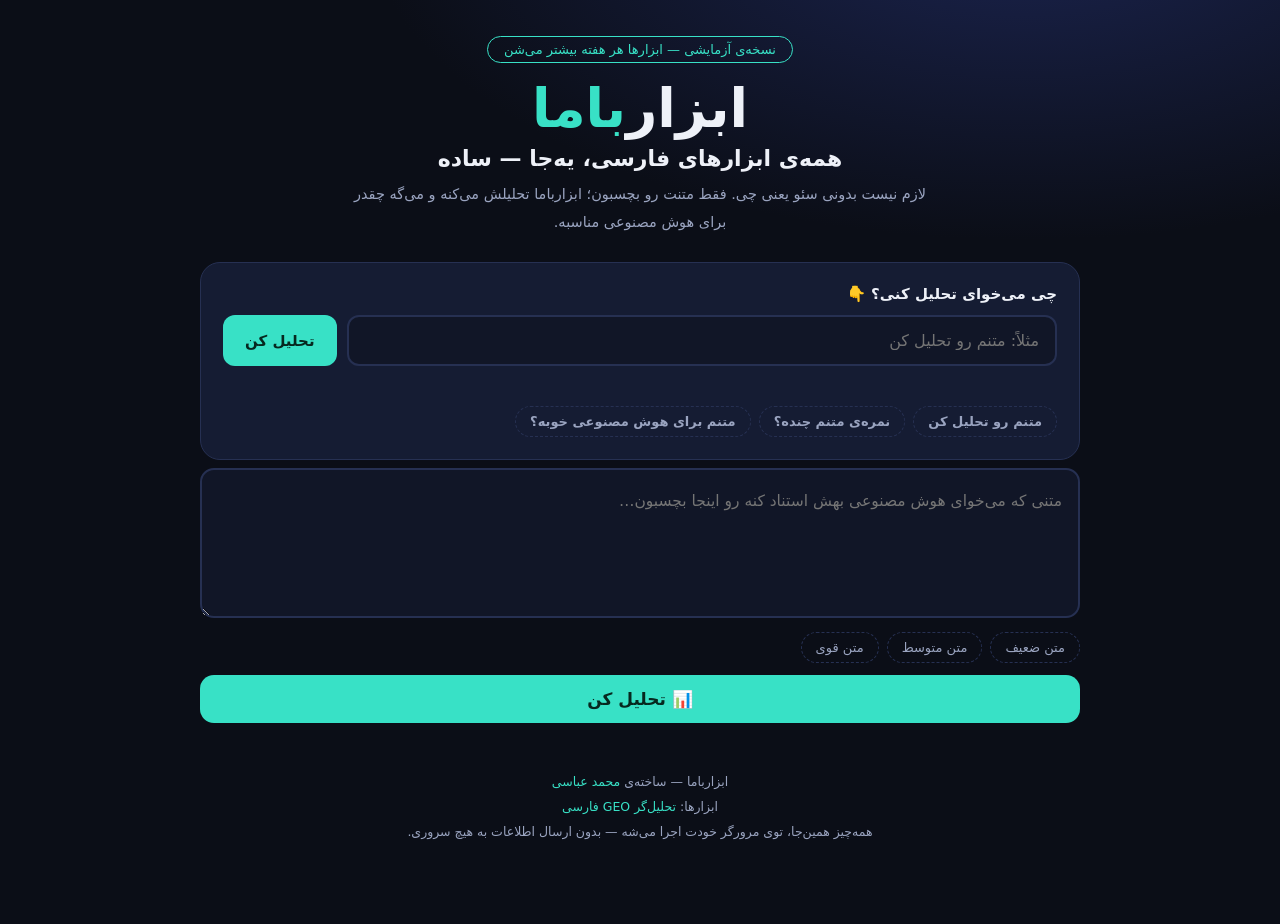
==== commit 5b2956c5: "Remove Iran MCP Router tab — GEO-only hub" ====
--- a/index.html
+++ b/index.html
@@ -4,7 +4,7 @@
 <meta charset="UTF-8">
 <meta name="viewport" content="width=device-width, initial-scale=1.0">
 <title>ابزارباما — همه‌ی ابزارهای فارسی، یه‌جا</title>
-<meta name="description" content="ابزارباما: هاب یکپارچه‌ی ابزارهای فارسی. مسیریاب وب ایران، تحلیل‌گر GEO فارسی و ابزارهای بیشتر — ساده، بدون دانش فنی.">
+<meta name="description" content="ابزارباما: هاب یکپارچه‌ی ابزارهای فارسی. تحلیل‌گر GEO فارسی و ابزارهای بیشتر — ساده، بدون دانش فنی.">
 <style>
 :root {
   --bg: #0b0e17; --bg2: #111627; --card: #151c33; --line: #263052;
@@ -57,16 +57,6 @@
 }
 .chips button:hover { color: var(--acc); border-color: var(--acc); }
 
-/* tabs */
-.tabs { display: flex; gap: 10px; margin: 22px 0 6px; }
-.tabs button {
-  flex: 1; font-family: inherit; font-size: 15px; font-weight: 800; cursor: pointer;
-  color: var(--mut); background: var(--bg2); border: 2px solid var(--line);
-  border-radius: 14px; padding: 15px 10px; transition: all .15s;
-}
-.tabs button .em { font-size: 22px; display: block; margin-bottom: 4px; }
-.tabs button.active { color: var(--txt); border-color: var(--acc); background: var(--card); }
-.tabs button small { display: block; font-size: 12px; font-weight: 400; color: var(--mut); margin-top: 4px; }
 .toolpane { display: none; }
 .toolpane.active { display: block; animation: rise .3s ease both; }
 @keyframes rise { from { opacity: 0; transform: translateY(10px); } to { opacity: 1; transform: none; } }
@@ -77,67 +67,13 @@
   color: var(--txt); background: var(--bg2); border: 2px solid var(--line);
   border-radius: 14px; padding: 16px; outline: none; resize: vertical;
 }
-textarea.ta:focus, .tin:focus { border-color: var(--acc); }
-.tin {
-  width: 100%; font-family: inherit; font-size: 16px; color: var(--txt);
-  background: var(--bg2); border: 2px solid var(--line); border-radius: 14px;
-  padding: 15px 16px; outline: none;
-}
+textarea.ta:focus { border-color: var(--acc); }
 .gobtn {
   display: block; width: 100%; font-family: inherit; font-size: 17px; font-weight: 800;
   cursor: pointer; color: #06281f; background: var(--acc); border: none;
   border-radius: 14px; padding: 14px; margin-top: 12px;
 }
 .gobtn:hover { filter: brightness(1.08); }
-.meta { text-align: center; color: var(--mut); font-size: 13px; margin: 16px 0 6px; }
-.results { display: flex; flex-direction: column; gap: 12px; margin-top: 14px; }
-
-/* router cards */
-.card {
-  background: linear-gradient(180deg, var(--card), #10162b);
-  border: 1px solid var(--line); border-radius: 16px; padding: 18px 20px;
-  position: relative; overflow: hidden; animation: rise .35s ease both;
-}
-.card:first-child { border-color: var(--acc); }
-.card:first-child::before {
-  content: "بهترین گزینه"; position: absolute; top: 14px; left: 16px;
-  font-size: 11px; color: #06281f; background: var(--acc);
-  border-radius: 999px; padding: 3px 12px; font-weight: 700;
-}
-.rank {
-  display: inline-flex; align-items: center; justify-content: center;
-  width: 32px; height: 32px; border-radius: 10px; font-weight: 800; font-size: 15px;
-  background: #1e2a52; color: var(--acc2); margin-left: 10px; vertical-align: middle;
-}
-.card h3 { display: inline; font-size: 18px; vertical-align: middle; }
-.cat {
-  display: inline-block; font-size: 12px; color: var(--mut);
-  border: 1px solid var(--line); border-radius: 999px; padding: 3px 12px; margin-right: 10px;
-}
-.scorebar { height: 5px; background: #0a0e1c; border-radius: 99px; margin: 12px 0 4px; overflow: hidden; }
-.scorebar i { display: block; height: 100%; border-radius: 99px; background: linear-gradient(90deg, var(--acc2), var(--acc)); }
-.desc { color: var(--mut); font-size: 14px; margin: 10px 0; line-height: 1.9; }
-.row { display: flex; align-items: center; gap: 10px; margin: 8px 0; flex-wrap: wrap; }
-.lbl { font-size: 12px; color: var(--mut); min-width: 74px; }
-code {
-  font-family: var(--mono); font-size: 13px; direction: ltr; unicode-bidi: embed;
-  background: #0a0e1c; border: 1px solid var(--line); border-radius: 8px; padding: 7px 12px;
-  color: var(--acc); flex: 1; overflow-x: auto; white-space: nowrap;
-}
-.copy {
-  font-family: inherit; font-size: 13px; cursor: pointer; color: #06281f;
-  background: var(--acc); border: none; border-radius: 8px; padding: 8px 16px; font-weight: 700;
-}
-.copy:hover { filter: brightness(1.1); }
-.repo { font-size: 13px; color: var(--acc2); text-decoration: none; direction: ltr; unicode-bidi: embed; }
-.repo:hover { text-decoration: underline; }
-.reason { font-size: 13px; color: var(--mut); margin-top: 10px; }
-.reason b { color: var(--txt); font-weight: 600; }
-.empty {
-  text-align: center; color: var(--mut); padding: 36px 20px;
-  border: 1px dashed var(--line); border-radius: 16px; font-size: 15px; line-height: 2;
-}
-
 /* geo */
 .scorehead {
   display: flex; align-items: center; gap: 18px; background: var(--card);
@@ -172,37 +108,24 @@
   <div class="badge">نسخه‌ی آزمایشی — ابزارها هر هفته بیشتر می‌شن</div>
   <h1>ابزار<span class="t">باما</span></h1>
   <div class="tagline">همه‌ی ابزارهای فارسی، یه‌جا — ساده</div>
-  <p class="sub">لازم نیست بدونی MCP چیه یا سئو یعنی چی. فقط بنویس چی لازم داری؛ ابزارباما خودش بهترین ابزار رو پیدا می‌کنه و قدم‌به‌قدم راهنماییت می‌کنه.</p>
+  <p class="sub">لازم نیست بدونی سئو یعنی چی. فقط متنت رو بچسبون؛ ابزارباما تحلیلش می‌کنه و می‌گه چقدر برای هوش مصنوعی مناسبه.</p>
 </header>
 
 <div class="hero">
-  <label for="hq">چی لازم داری؟ 👇</label>
+  <label for="hq">چی می‌خوای تحلیل کنی؟ 👇</label>
   <div class="inrow">
-    <input id="hq" type="text" placeholder="مثلاً: قیمت سکه امامی … یا: متنم رو تحلیل کن" autocomplete="off">
-    <button id="hgo">ببرم به ابزار</button>
+    <input id="hq" type="text" placeholder="مثلاً: متنم رو تحلیل کن" autocomplete="off">
+    <button id="hgo">تحلیل کن</button>
   </div>
   <div class="intent-hint" id="intent-hint"></div>
   <div class="chips" id="hero-chips">
-    <button>قیمت سکه امامی</button>
-    <button>بلیط هواپیما تهران مشهد</button>
     <button>متنم رو تحلیل کن</button>
+    <button>نمره‌ی متنم چنده؟</button>
+    <button>متنم برای هوش مصنوعی خوبه؟</button>
   </div>
 </div>
 
-<div class="tabs">
-  <button id="tab-router" class="active"><span class="em">🧭</span>مسیریاب وب ایران<small>بهترین ابزار برای کارت — از بین ۷۱ سرور</small></button>
-  <button id="tab-geo"><span class="em">📊</span>تحلیل‌گر GEO فارسی<small>متنت چقدر برای هوش مصنوعی مناسبه؟</small></button>
-</div>
-
-<div class="toolpane active" id="pane-router">
-  <input id="rq" class="tin" type="text" placeholder="کارت چیه؟ مثلاً: قیمت دلار، نوبت دکتر، خرید گوشی…" autocomplete="off">
-  <div class="chips" id="router-chips"></div>
-  <button class="gobtn" id="rgo">🔍 پیدا کن</button>
-  <div class="meta" id="rmeta"></div>
-  <div class="results" id="rresults"></div>
-</div>
-
-<div class="toolpane" id="pane-geo">
+<div class="toolpane active" id="pane-geo">
   <textarea id="gta" class="ta" placeholder="متنی که می‌خوای هوش مصنوعی بهش استناد کنه رو اینجا بچسبون…"></textarea>
   <div class="chips" id="geo-chips"></div>
   <button class="gobtn" id="ggo">📊 تحلیل کن</button>
@@ -211,106 +134,12 @@
 
 <footer>
   ابزارباما — ساخته‌ی <a href="https://github.com/mohammad-abbasi-sh">محمد عباسی</a><br>
-  ابزارها: <a href="https://github.com/mohammad-abbasi-sh/iran-mcp-router">مسیریاب وب ایران</a> •
-  <a href="https://github.com/mohammad-abbasi-sh/persian-geo-analyzer">تحلیل‌گر GEO فارسی</a><br>
+  ابزارها: <a href="https://github.com/mohammad-abbasi-sh/persian-geo-analyzer">تحلیل‌گر GEO فارسی</a><br>
   همه‌چیز همین‌جا، توی مرورگر خودت اجرا می‌شه — بدون ارسال اطلاعات به هیچ سروری.
 </footer>
 
 </div>
 
-<script>
-"use strict";
-const RouterNS = (() => {
-  const window = {};
-
-window.IRAN_MCP_CATALOG = {"servers": [{"id": "snapp-mcp", "title": "Snappfood & SnappMarket", "category": "food", "description": "Unofficial read-only Snappfood & SnappMarket: search food and groceries, compare prices, deals.", "site": "https://snappfood.ir", "run": "uvx snapp-mcp", "pypi": "snapp-mcp", "repo": "https://github.com/sepehr071/snapp-mcp", "tools": [{"name": "food_search", "summary": "Search dishes by name near a delivery point, with price, discount and restaurant."}, {"name": "food_find_cheapest", "summary": "Find the cheapest way to get a dish: scans menus of nearby open restaurants plus FoodParty deals."}, {"name": "food_restaurants", "summary": "List restaurants delivering to a point, with rating, delivery fee, ETA and coupon info."}, {"name": "food_menu", "summary": "Get one restaurant's menu: every item with price, discount, packaging fee and availability."}, {"name": "food_order_costs", "summary": "Get the extra costs and conditions of ordering from one restaurant."}, {"name": "food_reviews", "summary": "Read recent customer reviews of a restaurant (rating, text, what they ordered, vendor reply)."}, {"name": "food_party_deals", "summary": "List today's FoodParty flash deals (deep discounts, limited stock, time window) still in stock."}, {"name": "food_meal_for_one", "summary": "List single-person meals (at most 299k Toman, free delivery), cheapest first."}, {"name": "food_discounted_vendors", "summary": "List restaurants running a discount now, plus the short \"Gem\" hunt discount if one is live."}, {"name": "find_location", "summary": "Turn a place name or address into latitude/longitude."}, {"name": "reverse_geocode", "summary": "Describe coordinates in words (point of interest, street, neighbourhood)."}, {"name": "list_cities", "summary": "List cities Snappfood serves, with id, names and center coordinates."}, {"name": "market_search", "summary": "Search a grocery product across all SnappMarket stores delivering to the point."}, {"name": "market_find_cheapest", "summary": "Find the cheapest in-stock offers for a grocery product near the point."}, {"name": "market_stores", "summary": "List SnappMarket stores delivering to the point, with delivery fee, minimum order and rating."}, {"name": "market_store_info", "summary": "Get one store's delivery fee, minimum order, opening hours, rating and coupons for the point."}, {"name": "market_store_products", "summary": "Browse or search the products of one store."}, {"name": "market_categories", "summary": "List SnappMarket product categories and sub-categories with their ids."}, {"name": "market_product", "summary": "Get one product's details and price in one store."}, {"name": "market_party_deals", "summary": "List current SnappMarket \"market party\" flash deals near the point, biggest discount first."}, {"name": "market_reviews", "summary": "Read a store's 30 most relevant customer comments, rating 0-5."}]}, {"id": "okala-mcp", "title": "Okala", "category": "food", "description": "Unofficial read-only Okala: grocery stores that deliver to you, compare prices across stores.", "site": "https://okala.com", "run": "uvx okala-mcp", "pypi": "okala-mcp", "repo": "https://github.com/sepehr071/okala-mcp", "tools": [{"name": "ok_login", "summary": "Log in to the user's Okala account, which unlocks Okala's real text search in ok_search"}, {"name": "ok_login_verify", "summary": "Finish a login started with ok_login: the code the user received by SMS. Saves the login on this"}, {"name": "ok_account", "summary": "Whether the server is logged in to Okala (and as which phone, masked). Logged in = ok_search uses"}, {"name": "ok_logout", "summary": "Delete the saved Okala login on this machine; the server continues as a guest."}, {"name": "ok_categories", "summary": "Category tree (id, slug, Persian name, children) of everything sold near a point, or in one store."}, {"name": "ok_search", "summary": "Find products by text near a point (or in one store with store_id), best matches first, then"}, {"name": "ok_compare", "summary": "Which open nearby store sells the same product cheapest: a category and/or brand from every store,"}, {"name": "ok_store_products", "summary": "A whole category of one store (the API returns all of it at once), sorted and optionally filtered by"}, {"name": "ok_product", "summary": "One product in one store: price and discount (Toman), stock, max per order, brand, category,"}, {"name": "ok_brands", "summary": "Brand ids for ok_compare (`brand_id`) and slugs. Okala publishes only a short list of featured brands;"}, {"name": "ok_deals", "summary": "Deal rows running now, with their end time (UTC) and top products (Toman, discount, store)."}, {"name": "ok_offer", "summary": "Every product of one deal row (from ok_deals), Toman. Without store_id: across all open stores that"}, {"name": "ok_locate", "summary": "Turn an address into coordinates (lat, lon) for every other tool, plus the street address of the best hit."}, {"name": "ok_stores", "summary": "Okala stores that deliver to a point, in the site's order: id, type, rating, distance, earliest"}, {"name": "ok_store", "summary": "One store as seen from the delivery point: whether it delivers there now, minimum order (Toman),"}, {"name": "ok_store_reviews", "summary": "Read customers' reviews of a store: 1-5 stars, comment, date and the reasons they ticked"}]}, {"id": "tapsifood-mcp", "title": "Tapsi Food", "category": "food", "description": "Unofficial read-only Tapsi Food: search dishes and restaurants, menus, reviews, flash deals.", "site": "https://tapsi.food", "run": "uvx tapsifood-mcp", "pypi": "tapsifood-mcp", "repo": "https://github.com/sepehr071/tapsifood-mcp", "tools": [{"name": "tf_search_dishes", "summary": "Search dishes by name near a delivery point, with price, discount and restaurant."}, {"name": "tf_search_vendors", "summary": "Search restaurants and stores by name or cuisine near a delivery point."}, {"name": "tf_restaurants", "summary": "List restaurants (or grocery stores) delivering to a point, with rating, delivery fee, minimum order and ETA."}, {"name": "tf_deals", "summary": "List the Tap Time flash deals (تپ تایم): discounted dishes with a limited stock, near a point."}, {"name": "tf_discounted_vendors", "summary": "List the vendors in Tapsi Food's 'Food Shots' (فودشات) discount campaign near a point."}, {"name": "tf_find_location", "summary": "Turn a place name or address into latitude/longitude."}, {"name": "tf_reverse_geocode", "summary": "Describe coordinates as an address with province and city."}, {"name": "tf_list_cities", "summary": "List the cities Tapsi Food shows, with a center point and whether it delivers there."}, {"name": "tf_menu", "summary": "Read a vendor's live menu: every dish (one entry per size/variation) with price, discount and stock."}, {"name": "tf_vendor_info", "summary": "Get a vendor's delivery fee to a point, minimum order, packaging, ETA, open_now, hours, address and rating spread."}, {"name": "tf_reviews", "summary": "Read customer reviews of a vendor, newest first, with the rating of each ordered dish."}]}, {"id": "digikala-mcp", "title": "Digikala", "category": "shopping", "description": "Unofficial read-only Digikala: search products, compare sellers, price history, reviews, deals.", "site": "https://www.digikala.com", "run": "uvx digikala-mcp", "pypi": "digikala-mcp", "repo": "https://github.com/sepehr071/digikala-mcp", "tools": [{"name": "dk_search", "summary": "Search products by name: price (Toman), discount, seller, rating, 20 per page."}, {"name": "dk_find_cheapest", "summary": "Find the cheapest in-stock products that really match a query, sorted by price (Toman)."}, {"name": "dk_best_for_budget", "summary": "Rank the best-rated in-stock products within a budget (Toman) by a rating weighted by its count."}, {"name": "dk_suggest", "summary": "Autocomplete a vague or misspelled query into keywords, categories and brands."}, {"name": "dk_filters", "summary": "List the filters of a category or a search: attributes, colors, sellers, price range (Toman), brands."}, {"name": "dk_categories", "summary": "Find category codes for dk_category_products and main-category ids for dk_best_sellers."}, {"name": "dk_category_products", "summary": "List one category's products with sort and filters (price in Toman), strict order."}, {"name": "dk_brand_products", "summary": "List a brand's products with sort and price filters (Toman), plus the brand id for brand_ids."}, {"name": "dk_seller", "summary": "Get a seller's reputation (rating 0-5, on-time shipping, cancellations, returns) and products."}, {"name": "dk_deals", "summary": "List today's Incredible Offers (flash deals), biggest discount first, in-stock only."}, {"name": "dk_best_sellers", "summary": "List current best sellers, overall or in one main category; also returns the main categories' ids for category_id."}, {"name": "dk_fresh_search", "summary": "Search or browse Digikala Fresh (supermarket). category_code beats query and also returns sub-categories."}, {"name": "dk_product", "summary": "Get one product's price, stock, rating, specs and every seller's offer (cheapest first)."}, {"name": "dk_price_history", "summary": "Get ~30 days of daily buy-box prices (Toman) per color/variant, with lowest and highest."}, {"name": "dk_reviews", "summary": "Read customer reviews: stars 1-5 (null = none), text, pros/cons, verified buyer flag."}, {"name": "dk_questions", "summary": "Read customers' questions (20 per page) with up to 2 answers each (answered_by: buyer, seller, ...)."}, {"name": "dk_similar", "summary": "List products similar to one (same kind, other models and brands)."}, {"name": "dk_compare", "summary": "Compare 2-4 products side by side: price and rating, then the spec rows where they differ."}, {"name": "dk_shortlist", "summary": "Re-price up to 10 products in one call: price, cheapest offer, stock, rating and 30-day low (Toman)."}, {"name": "dk_installments", "summary": "Get the Digipay credit-line offers for a product, in Toman."}, {"name": "dk_plus_plans", "summary": "List Digikala Plus plans (free shipments per month: jet = same-day Tehran/Karaj, fresh = supermarket) with price in Toman and benefits."}, {"name": "dk_gold_prices", "summary": "Get the live 18k gold price per gram and gold coin prices, in Toman."}, {"name": "dk_location", "summary": "Turn an address into coordinates, or coordinates into an address with Digikala's city_id and state_id."}]}, {"id": "technolife-mcp", "title": "Technolife", "category": "shopping", "description": "Unofficial read-only Technolife: search electronics, compare sellers and installment prices, deals.", "site": "https://www.technolife.com", "run": "uvx technolife-mcp", "pypi": "technolife-mcp", "repo": "https://github.com/sepehr071/technolife-mcp", "tools": [{"name": "tl_categories", "summary": "Find category pages and their urls for tl_category_products."}, {"name": "tl_category_products", "summary": "List the products of a category, brand or promotion page with prices, discount, stock and rating."}, {"name": "tl_category_filters", "summary": "List the filters of a category, brand or promotion page: brands, categories, price range and attributes with their codes."}, {"name": "tl_store_info", "summary": "Read one of Technolife's info pages as plain text."}, {"name": "tl_faq", "summary": "Search Technolife's help-center FAQ and return matching questions with plain-text answers."}, {"name": "tl_shop_reviews", "summary": "Read customer reviews of the Technolife shop itself (service, delivery), newest first, rating 1-5, with staff replies."}, {"name": "tl_find_location", "summary": "Turn an address or landmark into coordinates with its province and city."}, {"name": "tl_reverse_geocode", "summary": "Describe coordinates as an address with province, city and neighbourhood."}, {"name": "tl_deals", "summary": "List current in-stock discounts (Technolife's main deal list, تکنوآف) and, on page 0, the timed home-page deals (تکنو تایم)."}, {"name": "tl_campaigns", "summary": "List current campaigns, or show one campaign's sections and products."}, {"name": "tl_seller", "summary": "Get a marketplace seller's reputation (rating 0-5, on-time %, fault-free %, time on Technolife) and its products."}, {"name": "tl_product", "summary": "Get one product's offers: price per color, seller and warranty, stock, delivery time, insurance and installment prices."}, {"name": "tl_compare", "summary": "Compare 2-5 products side by side: price, stock, rating and every spec."}, {"name": "tl_reviews", "summary": "Read customer reviews of a product: average 0-5, star distribution, AI summary with pros/cons, and the reviews."}, {"name": "tl_price_basket", "summary": "Get the exact total for a set of seller items: discounts, insurance, quantity limits, cash vs installment price."}, {"name": "tl_suggest", "summary": "Turn a product name into Technolife product codes (typeahead, up to 30 products, no prices)."}, {"name": "tl_search", "summary": "Search Technolife products with prices, discount, stock and rating."}, {"name": "tl_find_cheapest", "summary": "Find the cheapest in-stock products for a search, one flat list sorted by the real price after discount."}, {"name": "tl_find_brand", "summary": "Look up a brand by its Persian name: filter code and brand page."}]}, {"id": "masterkala-mcp", "title": "MasterKala", "category": "shopping", "description": "Unofficial read-only MasterKala: search gadgets, compare prices and specs, stock, delivery, deals.", "site": "https://masterkala.com", "run": "uvx masterkala-mcp", "pypi": "masterkala-mcp", "repo": "https://github.com/sepehr071/masterkala-mcp", "tools": [{"name": "mk_blog_posts", "summary": "List MasterKala blog posts (buying guides, comparisons, how-tos), newest first, with links."}, {"name": "mk_blog_comments", "summary": "Read the comments of a blog post as threads, with the store writer's answers as replies."}, {"name": "mk_search", "summary": "Search MasterKala products by keyword: price, discount and stock of each match."}, {"name": "mk_find_cheapest", "summary": "Find the cheapest in-stock products for a keyword, one flat list sorted by payable price."}, {"name": "mk_browse", "summary": "List the products of a category, brand or tag with sorting, price range and filters."}, {"name": "mk_filters", "summary": "List the filters of a category, brand or tag page (brands, colors, attributes) with their ids, and its price range."}, {"name": "mk_categories", "summary": "List MasterKala's product categories with their ids (about 100 main categories)."}, {"name": "mk_brands", "summary": "List the brands MasterKala sells with their slugs (about 135)."}, {"name": "mk_deals", "summary": "List every product on MasterKala's discount page right now, biggest discount first."}, {"name": "mk_product", "summary": "Get one product's full record: price and discount (Toman), stock status and count, colors and"}, {"name": "mk_specs", "summary": "Get the specification table of 1-4 products side by side, with each product's stock count."}, {"name": "mk_reviews", "summary": "Read customer reviews of a product (1-5 stars, newest first) with the store's replies and the star breakdown."}, {"name": "mk_shipping", "summary": "Get the nearest delivery slot and shipping fee for one product: Tehran courier and post to other cities."}, {"name": "mk_branches", "summary": "List MasterKala's physical shops in Tehran with address, phone and map location."}]}, {"id": "baneh-mcp", "title": "Baneh", "category": "shopping", "description": "Unofficial read-only Baneh: search appliances, TVs, electronics, find the cheapest in-stock price.", "site": "https://baaneeh.com", "run": "uvx baneh-mcp", "pypi": "baneh-mcp", "repo": "https://github.com/sepehr071/baneh-mcp", "tools": [{"name": "bn_search", "summary": "Search Baneh products by name in Persian or English, with price (Toman), stock and rating."}, {"name": "bn_find_cheapest", "summary": "Find the cheapest products whose title contains every word of the query, one list sorted by price (Toman)."}, {"name": "bn_browse", "summary": "List products of a category and/or brand, optionally in a price range, sorted by price or rating."}, {"name": "bn_categories", "summary": "List shop categories with slug and product count, biggest first."}, {"name": "bn_brands", "summary": "List brands (about 150, e.g. LG, Samsung, Bosch, Xiaomi) with slug and product count, biggest first."}, {"name": "bn_product", "summary": "Get one product: price (Toman), stock, rating, brand, categories, spec attributes, highlights, description, images."}, {"name": "bn_reviews", "summary": "Get buyer reviews of one product, newest first: rating 1-5, author, date, text."}]}, {"id": "torob-mcp", "title": "Torob", "category": "shopping", "description": "Unofficial read-only Torob: compare Iranian shop prices, price history, deal checks and baskets.", "site": "https://torob.com", "run": "uvx torob-mcp", "pypi": "torob-mcp", "repo": "https://github.com/sepehr071/torob-mcp", "tools": [{"name": "tb_cheapest", "summary": "Cheapest trustworthy offer for a product named in words: searches, then looks at every shop's offer."}, {"name": "tb_compare", "summary": "Side-by-side comparison of 2-5 products: only the specs that differ, the price window, and which is cheapest."}, {"name": "tb_best_value", "summary": "Ranked product picks that fit a budget (Toman), for \"best phone under 30 million\"."}, {"name": "tb_deal_check", "summary": "Is this a good price? Score 0-100 from the product's price history and today's competing offers."}, {"name": "tb_basket", "summary": "Cheapest shop for a whole shopping list: best single shop that sells everything, and the split-cart total."}, {"name": "tb_product", "summary": "Full record of one product: name, price range across shops (Toman), category path, brand, key specs, cheapest offer."}, {"name": "tb_sellers", "summary": "Every online shop offer for a product, cheapest first, with trust, warranty, installment and delivery info."}, {"name": "tb_stores", "summary": "In-person (offline) shops that stock a product: address, opening hours, open now, shelf price and its age."}, {"name": "tb_presence", "summary": "How widely a product is sold: online shops, in-person stores, installment shops, Torob-warranty shops, price window."}, {"name": "tb_variants", "summary": "Sibling variants of a product (storage + RAM, colour, region ...) each with its own cheapest price."}, {"name": "tb_price_chart", "summary": "Price chart of a product (about a year, weekly): minimum and average price in Toman, with a buy-now verdict."}, {"name": "tb_price_history", "summary": "Notable price moves of a product, newest first: drops, rises, lowest and highest point, last change."}, {"name": "tb_similar", "summary": "Products Torob shows as similar (alternatives in the same class), with cheapest price and shop count."}, {"name": "tb_product_url", "summary": "Clean torob.com URL for a product id, '/p/<id>/...' path or any torob.com product link (no request is sent)."}, {"name": "tb_products_batch", "summary": "Short records (name, price window, shop counts, category, brand) for up to 10 products at once."}, {"name": "tb_search", "summary": "Search Torob for products; each card has the cheapest shop price (Toman), shop count, image and URL."}, {"name": "tb_suggest", "summary": "Torob's own autocomplete: up to 8 search phrases for the typed text (also fixes Finglish and colloquial wording)."}, {"name": "tb_filters", "summary": "Which filters exist for a query/category: category children, brands, price span, sort options, attributes."}, {"name": "tb_category", "summary": "A category page: where it sits in the tree, its sub-categories, and its top products."}, {"name": "tb_brands", "summary": "All brands of a category with their ids (for tb_search brand=)."}, {"name": "tb_trends", "summary": "What people search on Torob right now, each with the category it lands in and one sample product."}, {"name": "tb_offers", "summary": "Torob's special-offers feed (\"پیشنهاد ویژه\"): themed rows with discounted or promoted products."}, {"name": "tb_cities", "summary": "City ids for the `city` filter of tb_search, tb_sellers and tb_stores (392 Tehran, 468 Mashhad, 240 Isfahan)."}, {"name": "tb_shop", "summary": "A shop's trust profile: score and votes, e-Namad seal, time on Torob, city, website, delivery and payment terms."}, {"name": "tb_find_shops", "summary": "Find shops in Torob's directory by name or domain; returns ids for tb_shop and tb_shop_products."}, {"name": "tb_shop_products", "summary": "Products one shop sells on Torob, with the price range of the page."}]}, {"id": "basalam-mcp", "title": "Basalam", "category": "shopping", "description": "Unofficial read-only Basalam marketplace: search products, cheapest offers, shops, reviews.", "site": "https://basalam.com", "run": "uvx basalam-mcp", "pypi": "basalam-mcp", "repo": "https://github.com/sepehr071/basalam-mcp", "tools": [{"name": "bs_search", "summary": "Search Basalam products and return a page of cards with prices in Toman."}, {"name": "bs_find_cheapest", "summary": "List the cheapest in-stock offers for a query, cheapest first, prices in Toman."}, {"name": "bs_categories", "summary": "Browse Basalam's category tree and return ids for the category_id filter of bs_search."}, {"name": "bs_product", "summary": "Get one product: price in Toman, discount, stock, options (colors, sizes), attributes, rating and its shop."}, {"name": "bs_vendor", "summary": "Get a Basalam shop's profile: city, product count, shipping methods, activity and notice."}, {"name": "bs_vendor_products", "summary": "List one shop's products with prices in Toman, searchable and sortable."}, {"name": "bs_reviews", "summary": "Read customer reviews of a product with the star histogram, newest first."}]}, {"id": "emalls-ir-mcp", "title": "Emalls Price Comparison", "category": "shopping", "description": "Read-only Emalls (emalls.ir) price comparison: products, shop offers, price history, shops.", "site": "https://emalls.ir", "run": "uvx emalls-ir-mcp", "pypi": "emalls-ir-mcp", "repo": "https://github.com/sepehr071/emalls-ir-mcp", "tools": [{"name": "em_search", "summary": "Search Emalls (Iranian price comparison) for products, with price range, category, brand, spec and sort filters."}, {"name": "em_categories", "summary": "Find Emalls category ids by words, or browse the category tree (top level, then children of a category id)."}, {"name": "em_filters", "summary": "List the brands and spec filters (RAM, storage, ...) Emalls offers in one category, with their ids."}, {"name": "em_product", "summary": "Get one Emalls product: title, category path, lowest and highest shop price, rating and specs."}, {"name": "em_compare", "summary": "Compare 2-5 Emalls products: prices, rating and only the specs whose values differ."}, {"name": "em_similar", "summary": "List products Emalls shows as similar to one product, with lowest price and shop count."}, {"name": "em_offers", "summary": "List the shops selling one Emalls product with price, city, shop rating, warranty and buy link, cheapest first."}, {"name": "em_price_history", "summary": "Get the price history of one Emalls product: the average price over time in about 3-day steps (last ~3 months)."}, {"name": "em_shop", "summary": "Get an Emalls shop's public profile: name, rating, website, address, phone, time with Emalls and trust badge."}, {"name": "em_shops", "summary": "Search Emalls' list of shops by name and return their ids."}]}, {"id": "mobile-ir-mcp", "title": "Mobile.ir Phones", "category": "shopping", "description": "Read-only Mobile.ir: phone specs, shop prices and history, used phones, numbered SIM cards.", "site": "https://www.mobile.ir", "run": "uvx mobile-ir-mcp", "pypi": "mobile-ir-mcp", "repo": "https://github.com/sepehr071/mobile-ir-mcp", "tools": [{"name": "mi_compare", "summary": "Compare 2 to 4 phones, tablets or watches on Mobile.ir: price range, rating and each spec row side by side."}, {"name": "mi_comments", "summary": "Read what Mobile.ir users wrote about a phone, tablet or watch: comment text, date (Persian calendar), likes."}, {"name": "mi_articles", "summary": "List the news and the expert reviews on Mobile.ir, newest first, optionally for one phone or brand."}, {"name": "mi_article", "summary": "Read the text of one Mobile.ir news item, expert review or product introduction (Persian, images dropped)."}, {"name": "mi_shop", "summary": "Show one Mobile.ir shop's profile and the phones it lists with their current prices in Toman."}, {"name": "mi_brand_models", "summary": "Page through every model Mobile.ir lists for one brand (id, rating, year, screen, camera, lowest shop price)."}, {"name": "mi_sim_summary", "summary": "Summarise the numbered-SIM market on Mobile.ir per operator: ad counts and the three cheapest priced numbers."}, {"name": "mi_search", "summary": "Find phones, tablets and smartwatches on Mobile.ir by name and get their ids (autocomplete, up to about 20)."}, {"name": "mi_find", "summary": "Filter Mobile.ir's phone database like its 'mobile finder': brand, shop price range, OS, camera, weight, name."}, {"name": "mi_phone", "summary": "Get the full specification sheet of one phone, tablet or smartwatch from Mobile.ir, with rating and price range."}, {"name": "mi_shop_prices", "summary": "List what each shop currently charges for a phone on Mobile.ir (price in Toman, shop, city, note, warranty)."}, {"name": "mi_price_history", "summary": "Get a phone's shop-price history from Mobile.ir: per-shop first/last/min/max and the daily lowest price in Toman."}, {"name": "mi_market_prices", "summary": "List the newest price rows that shops posted on Mobile.ir (one row per shop and model), with filters."}, {"name": "mi_used_search", "summary": "Search the used and new phone ads that users post on Mobile.ir (price, condition, city, description)."}, {"name": "mi_used_ad", "summary": "Read one used/new phone ad on Mobile.ir: price, market price, condition, box, city, description, photos, shops."}, {"name": "mi_sim_search", "summary": "Search the SIM card numbers users sell on Mobile.ir (Iran's numbered-SIM market): operator, number, price."}, {"name": "mi_options", "summary": "List the ids the other Mobile.ir tools take: brands, provinces, price-listing shops, SIM operator prefixes."}]}, {"id": "zoomit-mcp", "title": "Zoomit Products", "category": "shopping", "description": "Read-only Zoomit (zoobin) product database: specs, shop prices in Toman, price history, comparisons.", "site": "https://www.zoomit.ir", "run": "uvx zoomit-mcp", "pypi": "zoomit-mcp", "repo": "https://github.com/sepehr071/zoomit-mcp", "tools": [{"name": "zm_categories", "summary": "List the product categories of Zoomit's product database (slug and Persian name)."}, {"name": "zm_search", "summary": "Find products by name across all categories (or one) and return cards with the lowest price in Toman."}, {"name": "zm_list", "summary": "List one category's products with the site's filters: brand, price, score, specs, stock, sort."}, {"name": "zm_filters", "summary": "Show what zm_list can filter by in a category: price range, brand slugs, spec filters with values, buying guides."}, {"name": "zm_product", "summary": "Get one product's full spec table, user score, Zoomit's pros and cons and its price range in Toman."}, {"name": "zm_prices", "summary": "List a product's seller offers (cheapest first, Toman, with the shop's own listing title and link) and its price history."}, {"name": "zm_compare", "summary": "Compare 2-4 products: price, scores and a spec table where each row lists the values in the order of `products`."}, {"name": "zm_similar", "summary": "Suggest alternatives to a product: the ones people compare it with, others of its brand, or in its price range."}, {"name": "zm_articles", "summary": "Search Zoomit's news and review articles (title, lead, date, link)."}, {"name": "zm_reviews", "summary": "Read what buyers say about a product: star breakdown, Zoomit's summary of strengths and weaknesses, reviews or Q&A."}, {"name": "zm_guides", "summary": "List Zoomit's buying guides (\"best phones under...\", \"best gaming phones\") of a category with their article links."}, {"name": "zm_rank", "summary": "Rank a category's popular products by one numeric spec (battery, weight, RAM, brightness) or by value for money."}]}, {"id": "khanoumi-mcp", "title": "Khanoumi", "category": "beauty", "description": "Unofficial read-only Khanoumi: search cosmetics and skin care, compare prices, shades, reviews.", "site": "https://www.khanoumi.com", "run": "uvx khanoumi-mcp", "pypi": "khanoumi-mcp", "repo": "https://github.com/sepehr071/khanoumi-mcp", "tools": [{"name": "kh_search", "summary": "Search products by keyword: price, discount and stock of each match. Also returns the best-matching"}, {"name": "kh_find_cheapest", "summary": "Find the cheapest in-stock products for a keyword, one flat list by payable price (Toman)."}, {"name": "kh_browse", "summary": "List products of a category, brand(s) or campaign tag with sorting, price range and filters."}, {"name": "kh_filters", "summary": "List the filters of a category, brand, tag or search: sub-categories, brands, colors and attribute facets"}, {"name": "kh_categories", "summary": "List Khanoumi's category tree with ids, URL paths and product counts."}, {"name": "kh_brands", "summary": "Find brands by name (about 3,200) with their slugs, for the `brands` of kh_browse / kh_filters."}, {"name": "kh_deals", "summary": "List today's home-page deals (daily pink box \"جعبه صورتی\" and other rows), biggest discount first,"}, {"name": "kh_store_info", "summary": "Get Khanoumi's order rules from the official FAQ: packaging cost, shipping fees and times, returns,"}, {"name": "kh_blog_search", "summary": "Search the Khanoumi magazine (مجله خانومی): buying guides, care routines, ingredient explainers, with links."}, {"name": "kh_product", "summary": "Get one product's full record: price and discount (Toman), every shade / size / seller variant with its"}, {"name": "kh_reviews", "summary": "Read customer comments on a product, newest first, with a verified-buyer flag and photos."}, {"name": "kh_similar", "summary": "List alternatives to a product (about 20) or the products the shop pairs with it, with prices and stock."}]}, {"id": "asalbanoo-mcp", "title": "Asal Banoo", "category": "beauty", "description": "Unofficial read-only Asal Banoo: search cosmetics and skin care, compare prices, sizes, deals.", "site": "https://asalbanooshop.com", "run": "uvx asalbanoo-mcp", "pypi": "asalbanoo-mcp", "repo": "https://github.com/sepehr071/asalbanoo-mcp", "tools": [{"name": "ab_search", "summary": "Search products by keyword: price, discount, stock and rating of each match."}, {"name": "ab_find_cheapest", "summary": "Find the cheapest in-stock products for a keyword, one list sorted by price (Toman)."}, {"name": "ab_browse", "summary": "List products of a category or brand (or the whole shop) with sort, price range, stock and attribute filters."}, {"name": "ab_filters", "summary": "List the attribute filters of a category or brand (volume, hair/skin type, gender, origin) with in-stock counts."}, {"name": "ab_categories", "summary": "List product categories (about 70) with slugs and counts."}, {"name": "ab_brands", "summary": "List brands (about 250) with slugs and product counts, biggest first."}, {"name": "ab_deals", "summary": "List discounted in-stock products, biggest discount first."}, {"name": "ab_shop_info", "summary": "Read one of the shop's policy pages as plain text: FAQ as question/answer pairs, other pages as text."}, {"name": "ab_blog_posts", "summary": "List Asal Banoo blog posts (skin and hair care guides, routines, \"X vs Y\" comparisons), newest first."}, {"name": "ab_blog_post", "summary": "Read one blog post as plain text, plus the products and categories it links to."}, {"name": "ab_product", "summary": "Get one product: price/discount (Toman), stock (exact count when low), every size/color variant with its own"}, {"name": "ab_reviews", "summary": "Read customers' reviews and questions about a product (newest first) with the shop's answers."}]}, {"id": "shopino-mcp", "title": "Shopino", "category": "fashion", "description": "Unofficial read-only Shopino: search fashion across Iranian shops, compare prices, sizes, stock.", "site": "https://shopino.app", "run": "uvx shopino-mcp", "pypi": "shopino-mcp", "repo": "https://github.com/sepehr071/shopino-mcp", "tools": [{"name": "sh_search", "summary": "Search products across all shops by keyword: price to pay, discount, stock, selling shop."}, {"name": "sh_find_cheapest", "summary": "Find the cheapest in-stock products for a keyword across all shops, one flat list sorted by price to pay."}, {"name": "sh_browse", "summary": "List products of a category, shop, tag or curated listing, with sort, price range and filters."}, {"name": "sh_filters", "summary": "List the filter values sh_search / sh_browse accept: size systems and sizes, sorts, courier cities,"}, {"name": "sh_categories", "summary": "List the category tree with ids, URL paths and levels, plus total product and shop counts."}, {"name": "sh_brands", "summary": "Without shop_id: featured official brand shops (browse one with sh_browse(shop_id=...)). With shop_id:"}, {"name": "sh_deals", "summary": "List today's home-page deals (flash sale with end time, best sellers, themed rows), biggest discount"}, {"name": "sh_campaign", "summary": "Open a campaign or landing page: its product rows (with prices) and tabs."}, {"name": "sh_blog_search", "summary": "Search the style blog (guides and model galleries), newest first; no query = latest posts."}, {"name": "sh_blog_post", "summary": "Read one blog post as plain text, with its category id for sh_browse (after sh_blog_search)."}, {"name": "sh_product", "summary": "Get one product's full record: price, every color / size variant with its own price and stock, size"}, {"name": "sh_similar", "summary": "Find products like this one at other shops (itself left out)."}, {"name": "sh_shops", "summary": "Find shops by name, category group, gender or courier city, with rating, surveys, followers and product count."}, {"name": "sh_shop", "summary": "Get a shop's profile: ratings, buyer survey %, followers, product count, main categories, courier city,"}]}, {"id": "banimode-mcp", "title": "Banimode", "category": "fashion", "description": "Unofficial read-only Banimode: search fashion, compare prices, sizes, stock and flash deals.", "site": "https://www.banimode.com", "run": "uvx banimode-mcp", "pypi": "banimode-mcp", "repo": "https://github.com/sepehr071/banimode-mcp", "tools": [{"name": "bm_search", "summary": "Search Banimode fashion products by keyword and return priced cards with discount, color and sizes in stock."}, {"name": "bm_browse", "summary": "List the products of a category and/or brand, with the same filters and cards as bm_search."}, {"name": "bm_categories", "summary": "Find category ids by name, or walk the tree: no arguments lists the top sections, parent_id lists children."}, {"name": "bm_brands", "summary": "Find brand ids by name (Persian or Latin), or list the first brands when no name is given."}, {"name": "bm_deals", "summary": "List today's flash-sale products (deep time-limited discounts) with the time left."}, {"name": "bm_product", "summary": "Get one product: every color with its price, discount, stock per size, features and short description."}, {"name": "bm_reviews", "summary": "Read customer reviews of a product: stars (1-5, null if only text), text, date and the shop's answer."}]}, {"id": "divar-mcp", "title": "Divar", "category": "classifieds", "description": "Unofficial read-only Divar: search Iran's classified ads, cheapest and best-value ads, price checks.", "site": "https://divar.ir", "run": "uvx divar-mcp", "pypi": "divar-mcp", "repo": "https://github.com/sepehr071/divar-mcp", "tools": [{"name": "dv_categories", "summary": "The Divar category tree (236 nodes, up to 4 levels): slug, Persian name, path and whether it is a leaf."}, {"name": "dv_filters", "summary": "Every filter a category supports: key, type, Persian label, unit and the allowed options."}, {"name": "dv_filter_options", "summary": "Allowed values of a filter: brand and model keys (161 car brands), districts, or any option list."}, {"name": "dv_suggest", "summary": "What Divar's search box would suggest for some text, and which categories the text belongs to."}, {"name": "dv_parse_query", "summary": "Turn a plain Persian request into dv_search arguments: city, neighbourhoods, price bounds, category and leftover words."}, {"name": "dv_market", "summary": "Asking-price statistics of a search: min, p10, p25, median, p75, p90, max, mean; split by district and by day."}, {"name": "dv_appraise", "summary": "Is an ad's price (or a price you have in mind) high or low compared with similar ads? Percentile, verdict, confidence."}, {"name": "dv_status", "summary": "Is Divar reachable and how fast: version, a live latency check, caches and local watch state."}, {"name": "dv_cities", "summary": "City ids for a name (1,177 cities; Tehran is 1, Mashhad 3). Returns id, name, URL slug, province id and centre."}, {"name": "dv_districts", "summary": "Neighbourhoods (محله) of one city with ids, centre point and the main streets inside (Tehran has about 450)."}, {"name": "dv_neighbours", "summary": "Neighbourhoods adjacent to a district, to widen a neighbourhood search to the surrounding area."}, {"name": "dv_locate", "summary": "The city, neighbourhood and street address of a GPS point."}, {"name": "dv_place_search", "summary": "Map autocomplete: turn a landmark or street name into coordinates and a bounding box."}, {"name": "dv_place_mapping", "summary": "Convert old Divar place ids to the current ones (Divar merged and renumbered places)."}, {"name": "dv_boundary", "summary": "Neighbourhood borders of a city from Divar's GeoJSON: the city's bounding box, or one neighbourhood's polygon."}, {"name": "dv_post", "summary": "Everything public about one ad: price in Toman, specs, features, description, images, map position, seller type."}, {"name": "dv_posts", "summary": "Details of up to 10 ads in one call (compact: specs and one image, description cut at 300 characters)."}, {"name": "dv_compare", "summary": "Side by side: the price of each ad and only the specs that differ (the identical ones are listed once)."}, {"name": "dv_seller", "summary": "The seller behind an ad: how many personal and business ads they have, the business card (name, brand_token) and their ads."}, {"name": "dv_dealer", "summary": "A business account's public page: name, active ad count, member since and its first 11 ads."}, {"name": "dv_similar", "summary": "Ads similar to one ad: same brand/model (or category) and neighbourhood, widening step by step until enough are found."}, {"name": "dv_search", "summary": "Search Divar ads in one or more cities by category, text and filters; compact cards, prices in Toman."}, {"name": "dv_count", "summary": "How many active ads match a search, in one cheap call (capped: 10,000 means '10,000 or more')."}, {"name": "dv_cheapest", "summary": "The cheapest ads of a search, cheapest first. Skips negotiable ads, placeholder or absurd prices and far-below-median outliers."}, {"name": "dv_best_for_budget", "summary": "Within a budget: the best-value ads (furthest below their peers' median) and the most you can get (closest to the budget)."}, {"name": "dv_find_deals", "summary": "Ads priced well below the median of the same search, without a budget: scored deals, with bait and junk prices removed."}, {"name": "dv_new_since", "summary": "Ads published after a moment, newest first: poll this to watch a search (a new flat, a cheap car) without repeats."}, {"name": "dv_export", "summary": "The ads of a search as CSV or JSON lines text, ready to save to a spreadsheet or analyse."}, {"name": "dv_nearby", "summary": "Ads on the map around a GPS point, nearest first, with coordinates, distance, price chips and a thumbnail."}, {"name": "dv_watch", "summary": "Save a search and later get only the ads that appeared since the last check; stored in a local file, nothing is pushed."}, {"name": "dv_price_trend", "summary": "The median asking price of a search over the days you have checked it: records one point per day in a local file."}]}, {"id": "sheypoor-mcp", "title": "Sheypoor Classifieds", "category": "classifieds", "description": "Read-only Sheypoor (sheypoor.com) classifieds: search ads, ad details, price summaries.", "site": "https://www.sheypoor.com", "run": "uvx sheypoor-mcp", "pypi": "sheypoor-mcp", "repo": "https://github.com/sepehr071/sheypoor-mcp", "tools": [{"name": "sp_search", "summary": "Search Sheypoor classified ads (cars, real estate, goods, jobs, services) by words, city, category and price."}, {"name": "sp_ad", "summary": "Get one Sheypoor ad in full: description, price, location, seller, every attribute and photo links."}, {"name": "sp_price_summary", "summary": "Summarise asking prices of the newest ads for a search: count, min, median, quartiles, max, plus cheapest and priciest ads."}, {"name": "sp_categories", "summary": "List Sheypoor's categories with the slug sp_search and sp_filters take, grouped under 11 top-level groups."}, {"name": "sp_cities", "summary": "Find the city or province slug that sp_search, sp_price_summary and sp_filters take."}, {"name": "sp_filters", "summary": "List the filters, sort orders, sub-categories (car brands, models) and neighbourhoods Sheypoor offers in one category."}, {"name": "sp_similar", "summary": "Find ads comparable to one ad: same city and deepest category (car model...), price within a percent band."}, {"name": "sp_shops", "summary": "List Sheypoor's internet shops and agencies (real-estate offices, car dealers...) in a city and group."}, {"name": "sp_shop", "summary": "Get one internet shop or agency: name, hours, group, its agents and its current ads."}, {"name": "sp_car_prices", "summary": "Get Sheypoor's daily car price list (قیمت روز خودرو): market price and factory price per model and year, with the day's change."}, {"name": "sp_area_prices", "summary": "Compare asking prices between neighbourhoods of a city: median price, price per square metre, rent and deposit."}]}, {"id": "bama-ir-mcp", "title": "Bama Cars", "category": "cars", "description": "Read-only Bama (bama.ir) Iran car marketplace: ad search, ad details, market prices, new-car prices.", "site": "https://bama.ir", "run": "uvx bama-ir-mcp", "pypi": "bama-ir-mcp", "repo": "https://github.com/sepehr071/bama-ir-mcp", "tools": [{"name": "ba_search", "summary": "Search used and new car ads on Bama (bama.ir) with filters; returns up to 30 compact ads per page."}, {"name": "ba_ad", "summary": "Get one Bama ad (car, motorcycle or truck) in full: price, specs, condition, seller, description and photos."}, {"name": "ba_market_stats", "summary": "Price statistics (min, quartiles, median, max, per year) for a car model from live Bama ads."}, {"name": "ba_dealers", "summary": "List car dealers (showrooms) with ads for a model or city on Bama, with address, rating and how many ads match."}, {"name": "ba_vehicles", "summary": "Look up the brand, model and trim values that ba_search, ba_market_stats and ba_new_prices take."}, {"name": "ba_filters", "summary": "List the allowed values of one ba_search filter (states and cities, body types, fuels, colors, years...)."}, {"name": "ba_new_prices", "summary": "Current price of every new-car trim of a brand or model on Bama's price list (market price or factory price)."}, {"name": "ba_search_bikes_trucks", "summary": "Search motorcycle or truck (heavy vehicle, bus, machinery) ads on Bama with filters."}, {"name": "ba_dealer_ads", "summary": "List the ads of one dealer (showroom) on Bama: the dealer's whole inventory, up to the first 100 ads."}, {"name": "ba_price_list", "summary": "Search Bama's daily price list of new cars (or motorcycles) across all brands and rank it."}, {"name": "ba_market_pulse", "summary": "Today's car market mood from Bama (score, trend and a short analysis per market) plus the biggest price movers."}, {"name": "ba_car_specs", "summary": "Technical specifications and the editorial review score of a car or motorcycle model from Bama's research pages."}]}, {"id": "karnameh-mcp", "title": "Karnameh Cars", "category": "cars", "description": "Read-only Karnameh (karnameh.com) Iran car data: used ads, new-car prices, specs, comparisons, blog.", "site": "https://karnameh.com", "run": "uvx karnameh-mcp", "pypi": "karnameh-mcp", "repo": "https://github.com/sepehr071/karnameh-mcp", "tools": [{"name": "kn_specs_search", "summary": "Find car variants in Karnameh's specs catalog and return the `slug` that kn_specs and kn_compare_specs take."}, {"name": "kn_specs", "summary": "Get one car variant's technical specs, Karnameh's expert review score, pros and cons and web reviews."}, {"name": "kn_compare_specs", "summary": "Compare two to four car variants side by side: review score, pros, cons and every spec row."}, {"name": "kn_articles", "summary": "Search or list articles of the Karnameh car magazine (karnameh.com/blog): news, reviews, maintenance, laws."}, {"name": "kn_article", "summary": "Read one article of the Karnameh car magazine as plain text."}, {"name": "kn_price_movers", "summary": "Rank new (zero-km) car variants by the percent change of their latest price quote."}, {"name": "kn_city_stats", "summary": "Count Karnameh's used-car ads in every city, optionally for one brand, model or price ceiling."}, {"name": "kn_inspection_centers", "summary": "List Karnameh's walk-in car inspection and paint-check centers in a city, with address and map coordinates."}, {"name": "kn_cars", "summary": "Search Karnameh's used-car ads (karnameh.com/buy-used-cars) by brand, model, city, price, year and mileage."}, {"name": "kn_car", "summary": "Get one Karnameh used-car ad: price, specs, seller's description, strengths and the inspection summary."}, {"name": "kn_brands", "summary": "Look up Karnameh's car brands and models, Persian and English, to get the names the other tools expect."}, {"name": "kn_cities", "summary": "List the cities Karnameh serves, with the slug kn_cars takes as `city` and the id kn_inspection_centers takes."}, {"name": "kn_price_list", "summary": "List today's market prices of new (zero-km) cars from Karnameh's car-price pages (karnameh.com/car-price)."}, {"name": "kn_latest_prices", "summary": "List the most recent price quotes of new cars with the day's percent change."}, {"name": "kn_price_history", "summary": "Get the daily average market price history of one new-car variant, per production year."}]}, {"id": "hamrah-mechanic-mcp", "title": "Hamrah Mechanic Cars", "category": "cars", "description": "Read-only Hamrah Mechanic (hamrah-mechanic.com) car prices, used cars for sale, inspection fees.", "site": "https://www.hamrah-mechanic.com", "run": "uvx hamrah-mechanic-mcp", "pypi": "hamrah-mechanic-mcp", "repo": "https://github.com/sepehr071/hamrah-mechanic-mcp", "tools": [{"name": "hm_brands", "summary": "List the car brands Hamrah Mechanic knows, with the slug the other tools take."}, {"name": "hm_models", "summary": "List the models of one brand with their slugs and trims (types)."}, {"name": "hm_prices", "summary": "Get today's market (used and zero-km) prices of cars from Hamrah Mechanic's daily price list."}, {"name": "hm_price_estimate", "summary": "Get the market price range and recent monthly change for one trim in one model year."}, {"name": "hm_search_cars", "summary": "Search the used and zero-km cars Hamrah Mechanic's showrooms sell, with filters."}, {"name": "hm_car", "summary": "Get the full details of one car for sale: price, specs, condition, inspection notes, photos and showroom."}, {"name": "hm_inspection_prices", "summary": "Get what Hamrah Mechanic charges to inspect a given car at its location, for each inspection package."}, {"name": "hm_branches", "summary": "List Hamrah Mechanic's car showrooms and inspection centers in a province with address, hours and cars in stock."}, {"name": "hm_price_history", "summary": "Get the monthly market-price history of one trim and year, with today's price range and the same trim's other years."}, {"name": "hm_price_list", "summary": "List the market price of every car on Hamrah Mechanic's front price list, filtered by budget or brand."}, {"name": "hm_reviews", "summary": "Get Hamrah Mechanic's expert review of a model (pros, cons, engine and safety notes) with owner scores and comments."}, {"name": "hm_articles", "summary": "Search the Hamrah Mechanic magazine (3,000+ Persian articles) or read one article."}]}, {"id": "otaghak-mcp", "title": "Otaghak", "category": "travel", "description": "Unofficial read-only Otaghak: search Iranian villas, availability, exact stay prices, reviews.", "site": "https://www.otaghak.com", "run": "uvx otaghak-mcp", "pypi": "otaghak-mcp", "repo": "https://github.com/sepehr071/otaghak-mcp", "tools": [{"name": "ot_help", "summary": "Read Otaghak's help center: the FAQ, or the guest terms (booking and cancellation rules,"}, {"name": "ot_travel_guide", "summary": "Get the site's travel guide for a destination: guide text, the destination's FAQ (best season,"}, {"name": "ot_room_calendar", "summary": "Get a room's calendar day by day: nightly price after and before discount (Toman), free or booked,"}, {"name": "ot_price_quote", "summary": "Get the amount to pay (Toman) for a room, dates and guests: nights_total (the room page's"}, {"name": "ot_holidays", "summary": "List Iranian public holidays (Fridays included) in a date range, with Jalali dates and weekdays."}, {"name": "ot_late_checkout", "summary": "Check whether a room offers late checkout, for how many hours and at what price (Toman, a unit"}, {"name": "ot_room", "summary": "Get one room: description, capacity, rooms and beds, amenities, house rules, check-in/out times,"}, {"name": "ot_reviews", "summary": "Get a room's rating (0-5), star histogram, six category scores, percent of guests who recommend it,"}, {"name": "ot_similar_rooms", "summary": "Get 4-5 alternatives to a room (same city and type), as the room page shows them (or, while that list is"}, {"name": "ot_host", "summary": "Check a host: response time, response and acceptance rates, member since, active rooms"}, {"name": "ot_find_place", "summary": "Turn a place name into the city / province slugs that ot_search_rooms needs, or a room code into its room."}, {"name": "ot_search_rooms", "summary": "Search Otaghak stays (villas, cottages, apartments, eco-lodges) in a city, province or collection."}, {"name": "ot_search_filters", "summary": "List the search filters of a city, province or collection (or the whole site) with the codes ot_search_rooms takes."}, {"name": "ot_destinations", "summary": "Popular cities and collections (themed landing pages: discounted, jungle villas, villas with pool, ...)."}, {"name": "ot_deals", "summary": "Current discounts: the home page's last-second deals and the most discounted stays (biggest percent first)."}]}, {"id": "jabama-mcp", "title": "Jabama", "category": "travel", "description": "Unofficial read-only Jabama: villas and stays with exact prices, group tours, events and theater.", "site": "https://www.jabama.com", "run": "uvx jabama-mcp", "pypi": "jabama-mcp", "repo": "https://github.com/sepehr071/jabama-mcp", "tools": [{"name": "jb_search_events", "summary": "Search Jabama Events: concerts, shows, workshops, exhibitions and experiences (offroad, boats, riding, food tours) with prices in Toman."}, {"name": "jb_event", "summary": "One event or experience: what it is, exact address, rules, what to bring, price, refundability, sessions with seats left, reviews and the organizer."}, {"name": "jb_event_seats", "summary": "Live seat availability of one seated event session: free seats per section and row, with the section prices in Toman."}, {"name": "jb_theaters", "summary": "List theater plays on sale on Jabama Events (Tehran, via the partner Zirbana): venue, address, from-price in Toman, rating, writer, director and cast."}, {"name": "jb_theater", "summary": "One theater play: venue, cast and crew, reviews, showtimes with live seats left; with showtime_id also the free seats by row and their prices."}, {"name": "jb_event_filters", "summary": "Cities and categories of Jabama Events with event counts, for the city and category filters of jb_search_events."}, {"name": "jb_help", "summary": "Answer questions about Jabama's rules: cancellation and refunds, payment, tax, check-in, host and guest duties."}, {"name": "jb_travel_guide", "summary": "Search Jabama's travel magazine (/mag): guides on attractions, best time to visit, how to get there, food."}, {"name": "jb_find_destination", "summary": "Turn a place name into ready jb_search_stays arguments (keyword and filters)."}, {"name": "jb_parse_request", "summary": "Turn a free-text stay request into jb_search_stays arguments with Jabama's own AI parser."}, {"name": "jb_search_stays", "summary": "Search Jabama stays (villas, suites, apartments, cottages, eco-lodges) with prices for your dates and guests."}, {"name": "jb_categories", "summary": "List Jabama's themed stay categories (special pool, A-frame, luxury, cheap, jungle, sea view, pet friendly, last-minute deals, instant booking, ...)."}, {"name": "jb_stay", "summary": "Get one listing: capacity, beds, rooms, check-in/out times, house rules, amenities (and what is missing), cancellation policy, host, review scores."}, {"name": "jb_stay_calendar", "summary": "Nightly availability and price of one listing for the next ~76 days, with weekend and holiday flags."}, {"name": "jb_price_quote", "summary": "Get the exact amount to pay for one listing, dates and guest count (Toman), with per-night lines and the cancellation windows."}, {"name": "jb_similar_stays", "summary": "Find alternatives to a listing: similar stays nearby, and other units of the same property."}, {"name": "jb_reviews", "summary": "Read guest reviews of a listing: stars 1-5, text, when they stayed, nights, and the host's reply."}, {"name": "jb_host", "summary": "A host's listings (with ratings and a from-price per night) and guest reviews across all of them, newest first."}, {"name": "jb_search_tours", "summary": "Search Jabama group tours (nature, desert, hiking, history, food tours across Iran) with price per person in Toman."}, {"name": "jb_tour", "summary": "One group tour: packages, every departure with free seats and the per-person price of each package, day plan, meals, what is included, cancellation rules, guide, operator and reviews."}, {"name": "jb_tour_places", "summary": "Turn a place name into a Jabama Tours place id for jb_search_tours (destination_id / origin_id)."}]}, {"id": "mrbilit-mcp", "title": "MrBilit", "category": "travel", "description": "Unofficial read-only MrBilit: Iranian flights, trains, buses, taxis and hotels, seats and prices.", "site": "https://mrbilit.com", "run": "uvx mrbilit-mcp", "pypi": "mrbilit-mcp", "repo": "https://github.com/sepehr071/mrbilit-mcp", "tools": [{"name": "mb_search_buses", "summary": "Intercity buses on a date: company, terminal, times, price per seat, free seats, bus type, stops, refund penalties."}, {"name": "mb_bus_price_calendar", "summary": "Cheapest bus seat per day for a route; days without buses (or not on sale yet) are left out."}, {"name": "mb_bus_seats", "summary": "Seat map of one bus: free seat numbers, seats sold to women and to men, and a row-by-row layout."}, {"name": "mb_search_taxis", "summary": "Private door-to-door intercity taxis (whole car, up to 3 passengers) for a date, one offer per pick-up slot."}, {"name": "mb_notices", "summary": "Notices MrBilit currently shows on its pages (disruptions, rule changes, payment options), for a service or route."}, {"name": "mb_help", "summary": "Search MrBilit's official rules, FAQ and help-center guides; returns the best matching passages."}, {"name": "mb_travel_guide", "summary": "MrBilit's guide for a route or city (summary, FAQ, article) and matching travel-magazine posts."}, {"name": "mb_search_flights", "summary": "Search flights for a date: every bookable flight with price, seats left, baggage and times."}, {"name": "mb_flight_price_calendar", "summary": "Cheapest one-adult fare per day for a route over a date range, in one call."}, {"name": "mb_flight_fare_details", "summary": "Every fare of one flight with refund penalties, confirmed baggage, fare rules, notes and per-passenger prices."}, {"name": "mb_search_hotels", "summary": "Hotels and stays with a free room in a city for the dates, with the cheapest room price for the whole stay."}, {"name": "mb_hotel", "summary": "One hotel: stars, guest rating (0-5) and latest reviews, location, landmarks, check-in rules, amenities, FAQ."}, {"name": "mb_hotel_rooms", "summary": "Every room of a hotel with its exact price for the dates: whole stay, per night, rooms left, meals."}, {"name": "mb_hotel_calendar", "summary": "Cheapest one-night room price per night from today, up to about 48 days (often fewer)."}, {"name": "mb_city_hotels", "summary": "Every listed hotel of a city, sold out ones included, with stars, rating and address; no prices."}, {"name": "mb_find_place", "summary": "Turn a city, airport, station or hotel name into the code a search takes."}, {"name": "mb_companies", "summary": "List airlines (IATA code), rail operators or bus companies (id) with Persian and English names."}, {"name": "mb_search_trains", "summary": "Trains between two stations on a date with every class (wagon), its price per adult and free seats."}, {"name": "mb_train_price_calendar", "summary": "Cheapest train ticket per day (one adult) for a route, only days with free seats."}, {"name": "mb_train_price", "summary": "Exact price of one train class for a party: per adult, child, infant, foreigner and empty berth, and the total."}, {"name": "mb_train_stops", "summary": "Every station a train stops at, in order, with the date and local time at each."}, {"name": "mb_alternative_routes", "summary": "Alternatives when direct trains are full or dear: trips with one change, and nearby train, bus and flight routes."}]}, {"id": "flytoday-mcp", "title": "Flytoday", "category": "travel", "description": "Unofficial read-only Flytoday: Iranian and international flights, hotels, villas, trains, buses.", "site": "https://www.flytoday.ir", "run": "uvx flytoday-mcp", "pypi": "flytoday-mcp", "repo": "https://github.com/sepehr071/flytoday-mcp", "tools": [{"name": "ft_find_bus_city", "summary": "Bus city ids (4 digits) for a city name, or the popular cities when query is empty."}, {"name": "ft_bus_calendar", "summary": "Cheapest bus seat price per day for the next weeks (the site's price strip), in one cheap call."}, {"name": "ft_search_buses", "summary": "Buses between two cities on a date: company, terminals, departure, bus type, seats left, price per seat."}, {"name": "ft_cip", "summary": "CIP / VIP airport lounge service with prices for a date and passenger mix, plus paid add-ons."}, {"name": "ft_esim_plans", "summary": "eSIM data plans for a country with data amount, validity days and price, cheapest first."}, {"name": "ft_visa", "summary": "Visa services of Flytoday: the country list with from-prices, or one country's prices, documents and process."}, {"name": "ft_activities", "summary": "Tours, tickets and experiences in a destination that are on sale in the date range, with from-prices."}, {"name": "ft_activity", "summary": "One activity: description, highlights, options with adult prices, and the cheapest days in the range."}, {"name": "ft_find_airport", "summary": "Find the IATA codes the flight tools need, for domestic and international places."}, {"name": "ft_search_flights", "summary": "Search flights for a date: every flight with times, airline (airline_fa: Persian name), seats left, price and fare_source_code."}, {"name": "ft_flight_calendar", "summary": "Cheapest one-adult fare per departure day around a date, in one cheap call (no search needed)."}, {"name": "ft_flight_details", "summary": "Refund and change rules, confirmed baggage per segment and (international) entry notes of one fare."}, {"name": "ft_find_hotel_place", "summary": "Find the place ids the hotel and stay tools need. Which id goes where:"}, {"name": "ft_search_hotels", "summary": "Priced hotels of a city (Iran) or region (abroad) for dates, one row per hotel with its cheapest room offer."}, {"name": "ft_hotel", "summary": "One hotel for dates: every room and meal-plan offer with whole-stay price, rooms left and cancellation terms,"}, {"name": "ft_hotel_reviews", "summary": "Guest reviews of a hotel: score (1-10), text, pros, cons, trip type and nights. Mostly Persian text."}, {"name": "ft_search_stays", "summary": "Villas, apartments and other private stays in Iran for dates, cheapest first."}, {"name": "ft_stay", "summary": "One villa / apartment: details (capacity, rooms, facilities, rules, host), the per-night price calendar with"}, {"name": "ft_find_station", "summary": "Train station codes (`station_code`) for a city name, or the 8 most popular stations when query is empty."}, {"name": "ft_search_trains", "summary": "Trains between two stations on a date: one row per train class (wagon) with price per adult and seats left."}, {"name": "ft_train_calendar", "summary": "Cheapest train price per day for the next ~16 days, with sold-out days flagged."}, {"name": "ft_train_stops", "summary": "Stops of one train with arrival and departure times, plus (with wagon_id) the class amenities and extra meals."}]}, {"id": "alibaba-ir-mcp", "title": "Alibaba Travel", "category": "travel", "description": "Read-only Alibaba (alibaba.ir) Iran travel: trains, buses, flights, hotels, villas and tours.", "site": "https://www.alibaba.ir", "run": "uvx alibaba-ir-mcp", "pypi": "alibaba-ir-mcp", "repo": "https://github.com/sepehr071/alibaba-ir-mcp", "tools": [{"name": "al_flights_international", "summary": "Search international flights between Iran and abroad (or any two cities Alibaba sells) on one day."}, {"name": "al_stays", "summary": "Search villas, suites, cottages and other holiday homes for rent in a city, with price, rating and capacity."}, {"name": "al_stay_detail", "summary": "Show one villa or holiday home in full: capacity, beds, amenities, house rules, cancellation terms, calendar, reviews."}, {"name": "al_hotels", "summary": "Search hotels in a city for a stay: stars, rating, price for the whole stay, meal plan, perks (domestic and abroad)."}, {"name": "al_tours", "summary": "Search tour packages (round trip plus hotel) from a city to a destination such as Kish, Mashhad, Istanbul or Dubai."}, {"name": "al_tours_cheapest", "summary": "List the lowest tour price per person for 11 departure days around a date (5 before, 5 after), to pick the cheapest day."}, {"name": "al_cities", "summary": "Look up the city codes the other tools take (THR for Tehran, MHD for Mashhad) and what is sold for each city."}, {"name": "al_trains", "summary": "Search train tickets between two Iranian cities on one day: company, class, times, price and seats left."}, {"name": "al_trains_cheapest", "summary": "List the lowest train price for each day from a start date, to pick the cheapest day to travel."}, {"name": "al_buses", "summary": "Search intercity bus tickets between two Iranian cities on one day: company, bus type, times, price, seats."}, {"name": "al_buses_cheapest", "summary": "List the lowest bus price and the number of buses for each day from a start date (the site has no bus calendar)."}, {"name": "al_bus_seats", "summary": "Show which seats are free on one bus: counts per status and the free seat numbers (no booking)."}, {"name": "al_flights", "summary": "Search domestic flights between two Iranian airports on one day: airline, flight number, times, fare, seats."}, {"name": "al_flights_cheapest", "summary": "List the lowest domestic fare for each day from a start date, to pick the cheapest day to fly."}]}, {"id": "eghamat24-mcp", "title": "Eghamat24 Hotels", "category": "travel", "description": "Read-only Eghamat24 (eghamat24.com) Iran hotels: search, room prices, deals, reviews, facilities.", "site": "https://www.eghamat24.com", "run": "uvx eghamat24-mcp", "pypi": "eghamat24-mcp", "repo": "https://github.com/sepehr071/eghamat24-mcp", "tools": [{"name": "eg_tours", "summary": "Find flight-plus-hotel tour packages to a city, or the packages of one hotel with their flight times."}, {"name": "eg_tour_calendar", "summary": "Show the cheapest flight-plus-hotel package price for each departure day, to pick the cheapest day to leave."}, {"name": "eg_attractions", "summary": "List the sights, shrines, malls and other places of a city, or read the description of one."}, {"name": "eg_photos", "summary": "List the photo URLs of a hotel: the main picture, the hotel gallery and the photos of each room type."}, {"name": "eg_similar", "summary": "List the hotels the site suggests as alternatives to one hotel, with a starting price."}, {"name": "eg_specials", "summary": "List hotels on one of the site's offer pages: free cancellation, one-night offers or the latest discounts."}, {"name": "eg_cities", "summary": "List the destinations Eghamat24 has hotels in, with how many hotels and stays each has."}, {"name": "eg_search", "summary": "Search hotels in a city for given dates, with the filters the site offers, and return cards with the lowest price."}, {"name": "eg_deals", "summary": "List the hotels of a city with the biggest discounts for the given dates, bookable ones only."}, {"name": "eg_hotel", "summary": "Get one hotel's profile: address, stars, check-in times, description, facilities, rules, guest scores, extras and nearby places."}, {"name": "eg_rooms", "summary": "List a hotel's bookable rooms with the price for the stay, cheapest first."}, {"name": "eg_price_calendar", "summary": "Show the cheapest bookable room price for each night over a date range, to find the cheapest days to stay."}, {"name": "eg_reviews", "summary": "Read guest reviews of a hotel, newest first, with the overall guest scores and who travelled."}, {"name": "eg_questions", "summary": "Read the public questions guests asked about a hotel and the answers, if any."}]}, {"id": "neshan-mcp", "title": "Neshan Maps", "category": "maps", "description": "Read-only Neshan map of Iran: places, reviews, photos, routes, travel times, zones, air quality.", "site": "https://neshan.org", "run": "uvx neshan-mcp", "pypi": "neshan-mcp", "repo": "https://github.com/sepehr071/neshan-mcp", "tools": [{"name": "ns_search", "summary": "Find places, businesses, streets and squares on the Neshan map by name or category near a city or point."}, {"name": "ns_place", "summary": "Get one place's details on Neshan: address, coordinates, phones, website, rating, opening hours and photos."}, {"name": "ns_reviews", "summary": "List visitors' reviews of a place on Neshan: star rating, Persian date, comment, likes and owner reply."}, {"name": "ns_photos", "summary": "List a place's photos on Neshan as image URLs, 10 per page, with date and uploader, including menu photos."}, {"name": "ns_nearby", "summary": "List what is around a place on Neshan by category: restaurants, cafes, parks, toilets, banks, ATMs, parking."}, {"name": "ns_reverse_geocode", "summary": "Turn a latitude/longitude into Neshan's street address and province (reverse geocoding)."}, {"name": "ns_air_quality", "summary": "Get today's air quality index (AQI) of an Iranian city from Neshan, with pollutants and the readings of each station."}, {"name": "ns_route", "summary": "Get car, motorcycle, bicycle or walking directions on Neshan: distance, travel time and turn-by-turn steps."}, {"name": "ns_travel_times", "summary": "Get the travel time from one point to several places on Neshan, fastest first."}, {"name": "ns_zone_check", "summary": "Check whether a point is inside Tehran's traffic-plan zone or odd-even (air-pollution) zone, with plan hours."}, {"name": "ns_transit_route", "summary": "Get bus, BRT and metro options between two points on Neshan, with lines, stops, walking and fares."}]}, {"id": "balad-mcp", "title": "Balad Maps", "category": "maps", "description": "Read-only Balad (balad.ir) Iran map: places nearby or on the way, details, reviews, driving routes.", "site": "https://balad.ir", "run": "uvx balad-mcp", "pypi": "balad-mcp", "repo": "https://github.com/sepehr071/balad-mcp", "tools": [{"name": "bl_search", "summary": "Search Balad (Iranian map) for places, streets, neighbourhoods and cities by name, with coordinates and address."}, {"name": "bl_nearby", "summary": "List places of one kind (pharmacy, restaurant, gas station...) around a point, with address, phone and rating."}, {"name": "bl_place", "summary": "Get one place's full details from Balad: address, phones, hours, open now, rating, amenities, photos, reviews."}, {"name": "bl_reviews", "summary": "Get one page of user reviews of a place on Balad, newest first, with stars and the rating breakdown."}, {"name": "bl_reverse_geocode", "summary": "Turn coordinates into a Persian street address with city, county and neighbourhood (reverse geocoding)."}, {"name": "bl_route", "summary": "Get driving routes in Iran with distance, travel time in current traffic, tolls, roads and traffic-zone warnings."}, {"name": "bl_nearest_by_drive", "summary": "Rank places of one kind around a point by driving time from it in current traffic, quickest first."}, {"name": "bl_along_route", "summary": "Find places of one kind (gas station, restaurant, pharmacy...) along the suggested driving route between two points."}, {"name": "bl_categories", "summary": "List Balad's place categories with the slug bl_nearby takes, grouped (food, health, shopping, services...)."}]}, {"id": "paziresh24-mcp", "title": "Paziresh24", "category": "health", "description": "Unofficial read-only Paziresh24: find Iranian doctors, profiles, prices, reviews and free slots.", "site": "https://www.paziresh24.com", "run": "uvx paziresh24-mcp", "pypi": "paziresh24-mcp", "repo": "https://github.com/sepehr071/paziresh24-mcp", "tools": [{"name": "pz_doctor", "summary": "Full profile of one doctor: specialties, about, rating averages, insurances, online visit (channels, price in Toman) and every center with address, phone, map, first free slot and services (ids, price, duration, hours)."}, {"name": "pz_first_available", "summary": "Whether a doctor can be booked now and the nearest free slot, in person, online and per center (Tehran time)."}, {"name": "pz_reviews", "summary": "Patient reviews (stars 1-5, text clipped to 400 chars, visit reason, center, verified visit), paged, plus on the first page a summary: rating averages, counts and waiting time per center."}, {"name": "pz_faq", "summary": "Answers from the official Paziresh24 FAQ: booking, cancelling or moving, online visits, payment and refunds."}, {"name": "pz_suggest", "summary": "Turn words into pz_search_doctors arguments: matching cities, specialties (with slugs) and the site's query completions (use one as `text`)."}, {"name": "pz_search_doctors", "summary": "Search doctors (or hospitals and clinics) by city, specialty, name, visit type, gender and degree, sorted and paged."}, {"name": "pz_resolve_url", "summary": "Turn a paziresh24.com link into its kind ('doctor' or 'center'), slug and clean URL."}, {"name": "pz_center", "summary": "Profile of a hospital or clinic: type, address, phone, website, map, about, departments and its doctors (slug, department, specialty, basic insurances)."}, {"name": "pz_free_days", "summary": "Days with a free appointment for one service at one center over the whole booking window (often 6-8 weeks), with weekly days off and holidays."}, {"name": "pz_free_slots", "summary": "Free appointment start times (Tehran HH:MM) per day for one service at one center, for a date range."}, {"name": "pz_visit_price", "summary": "Exact price of one service in Toman: fee, VAT and payable total (the online-visit invoice), plus the refund-on-cancel setting."}, {"name": "pz_holidays", "summary": "Official Iranian public holidays and occasions between two dates (Persian name, Hijri date)."}]}, {"id": "doctoreto-mcp", "title": "Doctoreto", "category": "health", "description": "Unofficial read-only Doctoreto: Iranian doctors, visit fees, free appointment times, clinics, labs.", "site": "https://doctoreto.com", "run": "uvx doctoreto-mcp", "pypi": "doctoreto-mcp", "repo": "https://github.com/sepehr071/doctoreto-mcp", "tools": [{"name": "dt_search_centers", "summary": "Find hospitals, clinics, infirmaries, laboratories, imaging centers and pharmacies with filters."}, {"name": "dt_center", "summary": "A center's page: address, coordinates, departments, services, accepted insurances, attributes, opening"}, {"name": "dt_doctor", "summary": "A doctor's profile with every bookable service, its price in Toman and its next free time."}, {"name": "dt_free_slots", "summary": "Free appointment times of one service (office visit, phone/video call, clinic offer, lab admission)."}, {"name": "dt_reviews", "summary": "Patient reviews (doctors and centers newest first, offers oldest first): stars 1-5, recommends, text"}, {"name": "dt_health_articles", "summary": "Search Doctoreto's health magazine (about 5,000 articles) for background on a condition, test or treatment."}, {"name": "dt_search_offers", "summary": "Search clinic offers: fixed-price procedures and packages (ultrasound, laser, dental, check-ups)."}, {"name": "dt_offer", "summary": "One clinic offer in full: price, discount, deposit, who performs it and where, description, terms,"}, {"name": "dt_suggest", "summary": "Search-box suggestions: doctors (hash id), speciality slugs, service tags and centers for a free phrase."}, {"name": "dt_search_doctors", "summary": "Search doctors by city, speciality, neighborhood, service tag, name, gender, insurance and visit type."}, {"name": "dt_specialities", "summary": "List specialities with the slug dt_search_doctors needs; `total` counts all matches."}, {"name": "dt_cities", "summary": "Find a city's slug (for search filters) and numeric id (for dt_suggest); main cities first."}, {"name": "dt_neighborhoods", "summary": "Neighborhoods of a city (most doctors first) and nearby cities, each with a doctor count."}, {"name": "dt_insurances", "summary": "List basic and supplementary insurers with the ids dt_search_doctors(insurance_ids=...) takes."}]}, {"id": "exiryab-mcp", "title": "ExirYab", "category": "health", "description": "Official read-only ExirYab: find Iranian doctors by name, city and specialty, with clinics and maps.", "site": "https://exiryab.com", "run": "uvx exiryab-mcp", "pypi": "exiryab-mcp", "repo": "https://github.com/sshnevis/exiryab-mcp", "tools": [{"name": "ey_search_doctors", "summary": "Find an Iranian doctor on exiryab.com by name, city and/or specialty: the best match plus alternatives, each with profile URL, clinics, phones, working hours and map links."}, {"name": "ey_cities", "summary": "Cities that have doctors on exiryab.com, with their province and doctor count, most doctors first."}, {"name": "ey_specialties", "summary": "Medical specialties on exiryab.com with their doctor count, most doctors first; sub-specialties name their `parent`."}]}, {"id": "darukade-mcp", "title": "Darukade Pharmacy", "category": "health", "description": "Read-only Darukade (darukade.com) pharmacy: products, prices, ingredients, usage, reviews.", "site": "https://darukade.com", "run": "uvx darukade-mcp", "pypi": "darukade-mcp", "repo": "https://github.com/sepehr071/darukade-mcp", "tools": [{"name": "dr_search", "summary": "Search Darukade's online pharmacy catalog (drugs-adjacent products, supplements, cosmetics, baby) with filters."}, {"name": "dr_cheapest", "summary": "List the lowest-priced products of a category, brand or search, cheapest first, skipping unpriced items."}, {"name": "dr_product", "summary": "Get one product's price per variant, stock, brand, ingredients, usage and dosage, warnings and properties."}, {"name": "dr_reviews", "summary": "Get a product's user comments and its questions with the pharmacy's answers, plus the rating summary."}, {"name": "dr_related", "summary": "List products related to one: alternatives, similar, same-brand and complementary ones, with prices."}, {"name": "dr_categories", "summary": "List Darukade's product categories with the ids that dr_search and dr_cheapest take as `category`."}, {"name": "dr_brands", "summary": "Find a brand by name and get the id that dr_search and dr_cheapest take as `brand`, or read a brand's profile."}, {"name": "dr_forms", "summary": "List product forms (capsule, tablet, syrup, cream, spray, ampoule ...) with the ids dr_search takes as `form`."}, {"name": "dr_compare", "summary": "Compare 2 to 5 products side by side: price, stock, rating, properties, ingredient amounts and dosage."}, {"name": "dr_home", "summary": "Show what Darukade's home page promotes now: golden offers, newest, best-selling and most-loved products."}, {"name": "dr_articles", "summary": "Search the Darukade health magazine (about 2,900 articles on illnesses, supplements, skin, drugs)."}, {"name": "dr_article", "summary": "Read one Darukade magazine article as plain text, with its author, sources and the products it recommends."}]}, {"id": "taaghche-mcp", "title": "Taaghche", "category": "books", "description": "Unofficial read-only Taaghche: search Persian ebooks and audiobooks, compare prices, read reviews.", "site": "https://taaghche.com", "run": "uvx taaghche-mcp", "pypi": "taaghche-mcp", "repo": "https://github.com/sepehr071/taaghche-mcp", "tools": [{"name": "tg_search", "summary": "Search ebooks and audiobooks by title, author or topic: price, discount, rating, format."}, {"name": "tg_suggest", "summary": "Search-box typeahead: up to about 10 matching book titles with id and publisher. For prices use tg_search."}, {"name": "tg_book", "summary": "One book: price, discount, format, pages or duration, people, rating breakdown, categories, ISBN."}, {"name": "tg_reviews", "summary": "Reader reviews, most liked first: rating, text, likes, reply count. Page with offset."}, {"name": "tg_similar", "summary": "Related books as separate lists (similar works, same author, same publisher): price, format, rating."}, {"name": "tg_browse", "summary": "List books of a category (or the whole catalog), 16 per page, by sort, format and price ceiling."}, {"name": "tg_bestsellers", "summary": "Hottest books now (Taaghche's trending ranking; no sales numbers are public), overall or per category."}, {"name": "tg_new_releases", "summary": "Newest books (most recently added first), overall or per category. Next: tg_book."}, {"name": "tg_free_books", "summary": "Free books and audiobooks (price 0), most downloaded first by default. Next: tg_book."}, {"name": "tg_categories", "summary": "Category tree: top-level groups (id) and standalone categories, each with a slug."}, {"name": "tg_author", "summary": "An author's profile (with a slug: nationality, life dates, bio) and their books, 16 per page."}, {"name": "tg_publisher", "summary": "A publisher's description and its books, 16 per page."}]}, {"id": "fidibo-mcp", "title": "Fidibo", "category": "books", "description": "Unofficial read-only Fidibo: search Persian ebooks and audiobooks, compare prices, free books.", "site": "https://fidibo.com", "run": "uvx fidibo-mcp", "pypi": "fidibo-mcp", "repo": "https://github.com/sepehr071/fidibo-mcp", "tools": [{"name": "fd_search", "summary": "Search ebooks and audiobooks by title, author or keyword; cards with price (Toman), rating, authors."}, {"name": "fd_browse", "summary": "List books of a category (or all) in a chosen order, with free / Plus / price filters."}, {"name": "fd_bestsellers", "summary": "Top sellers of the week, month or all time, per kind and category (Toman)."}, {"name": "fd_new", "summary": "Newest books and audiobooks, per kind and category (Toman)."}, {"name": "fd_free", "summary": "Free ebooks and audiobooks (price 0), per kind and category."}, {"name": "fd_categories", "summary": "List category and sub-category slugs (with Persian titles) of one top level."}, {"name": "fd_book", "summary": "One book's full record: price (Toman), format, pages or duration, size, people, rating and star"}, {"name": "fd_reviews", "summary": "Reader reviews of a book: text (cut at 400 chars unless full_text), 1-5 stars, date, likes, replies, total count."}, {"name": "fd_similar", "summary": "Books like this one: bestsellers of its category, the book itself left out (Toman)."}, {"name": "fd_author", "summary": "An author's, translator's or narrator's profile and books (Toman)."}, {"name": "fd_publisher", "summary": "A publisher's profile and books (Toman)."}]}, {"id": "30book-mcp", "title": "30book", "category": "books", "description": "Unofficial read-only 30book: search Iranian printed books, compare editions and prices.", "site": "https://www.30book.com", "run": "uvx 30book-mcp", "pypi": "30book-mcp", "repo": "https://github.com/sepehr071/30book-mcp", "tools": [{"name": "sb_search", "summary": "Search books by title: price, final_price, discount_pct, in_stock, publisher, id."}, {"name": "sb_browse", "summary": "Books of a category (bta-N-M or btf-N-M-K; bts-N sections are landing pages only), genre, nation, award list or tag."}, {"name": "sb_publisher", "summary": "One publisher's books plus a short about text. Try sort='bestselling' or 'cheapest'."}, {"name": "sb_author", "summary": "Books by one author or translator (default newest first)."}, {"name": "sb_bestsellers", "summary": "Site-wide best sellers (10 pages)."}, {"name": "sb_new_releases", "summary": "Newest books (10 pages)."}, {"name": "sb_deals", "summary": "Best sellers (or one subject) by biggest discount. Some publishers inflate list prices: compare final_price."}, {"name": "sb_find_publisher", "summary": "Look up publisher ids by name. Pass the id to sb_search(publisher_id=...) or sb_publisher."}, {"name": "sb_find_person", "summary": "Look up author / translator ids by name. Pass the id to sb_author or sb_search(author_id=...). The box matches"}, {"name": "sb_book", "summary": "One book: authors, translators, publisher, price, final_price, discount_pct, in_stock, ISBN, pages, cover, size,"}, {"name": "sb_similar", "summary": "Similar books, more by the author and (translations) by the translator, up to 20 each."}, {"name": "sb_reviews", "summary": "Reader comments (author, date, stars, text cut to 400 chars unless full_text, likes) and the rating summary;"}, {"name": "sb_categories", "summary": "Category sections (کتاب عمومی, ...) or, for one section, its subjects (تاریخ, ...). Codes go to"}, {"name": "sb_collections", "summary": "Home-page genres, nations, award lists and tags; ids go to sb_browse(kind=...)."}]}, {"id": "iranketab-mcp", "title": "Iranketab Books", "category": "books", "description": "Read-only Iranketab (iranketab.ir) books: search, translations compared, ratings, reviews, prices.", "site": "https://www.iranketab.ir", "run": "uvx iranketab-mcp", "pypi": "iranketab-mcp", "repo": "https://github.com/sepehr071/iranketab-mcp", "tools": [{"name": "ik_search", "summary": "Search Iranketab by name and return matching books, authors/translators, publishers or categories with their ids."}, {"name": "ik_book", "summary": "Read one book (a work): title, authors, categories, introduction, review count and a short list of every edition."}, {"name": "ik_editions", "summary": "Compare every translation and publisher edition of one book side by side: rating, votes, price, pages, year, ISBN."}, {"name": "ik_reviews", "summary": "Read reader comments about a book, 20 per page, newest first, with the publisher/edition when the reader named one."}, {"name": "ik_profile", "summary": "Read an author's or translator's profile (name, biography) and the books they wrote or translated."}, {"name": "ik_publisher_books", "summary": "List the books of one publisher (انتشارات) on Iranketab, best sellers first by default."}, {"name": "ik_browse", "summary": "List books of a category, bestseller list or award list, with sort, in-list search and sub-category filters."}, {"name": "ik_categories", "summary": "List Iranketab's menu categories, or the sub-category filter groups of one category."}, {"name": "ik_book_extras", "summary": "Read what else a book page offers: awards, series, praise quotes, excerpts, author bio, related books and articles."}, {"name": "ik_recommend", "summary": "Suggest books to read next from books the reader liked, using Iranketab's own recommender (\"چی بخونم؟\")."}, {"name": "ik_lists", "summary": "List Iranketab's literary prizes, best-of lists, book series, countries, genres or literary movements with ids."}, {"name": "ik_articles", "summary": "Find articles on Iranketab's blog (book reviews, author profiles, reading lists), by search or newest first."}, {"name": "ik_article", "summary": "Read one Iranketab blog article (a book review or author essay) as plain text, with the book and author ids it links to."}]}, {"id": "maktabkhooneh-mcp", "title": "Maktabkhooneh", "category": "learning", "description": "Unofficial read-only Maktabkhooneh: search Persian online courses, compare prices, find free ones.", "site": "https://maktabkhooneh.org", "run": "uvx maktabkhooneh-mcp", "pypi": "maktabkhooneh-mcp", "repo": "https://github.com/sepehr071/maktabkhooneh-mcp", "tools": [{"name": "mkh_search", "summary": "Full-text search of courses by title/topic: price, discount, hours, rating, students, teachers."}, {"name": "mkh_browse", "summary": "List courses of a category (or all about 5700) with the site's own filters: type, level, hours, rating, publisher, feature."}, {"name": "mkh_free_courses", "summary": "List the free courses (final_price 0, about 740 of them), optionally in one category: hours, rating, students."}, {"name": "mkh_cheapest", "summary": "Cheapest paid courses for a topic or category, ascending by final_price (what the customer pays)."}, {"name": "mkh_deals", "summary": "Currently discounted courses, biggest discount first (discount_pct, price before and final_price after)."}, {"name": "mkh_course", "summary": "One course: prices (full vs content-only), discount end, level, hours, teachers, publisher, prerequisites, FAQ."}, {"name": "mkh_curriculum", "summary": "The chapters and lessons of a course with type (lecture, quiz, project...) and duration (mm:ss)."}, {"name": "mkh_reviews", "summary": "Learner reviews of a course (stars 1-5, text, date, instructor reply) plus the star histogram."}, {"name": "mkh_categories", "summary": "Category tree (about 680 nodes in 11 top-level groups): slugs for mkh_browse, mkh_free_courses, mkh_cheapest, mkh_deals."}, {"name": "mkh_teacher", "summary": "A teacher's profile (bio, students, rating, teaching hours, links) and their courses with prices."}, {"name": "mkh_organizations", "summary": "Course publishers (universities, companies, Maktabkhooneh itself, about 180) with the id used as a filter."}, {"name": "mkh_organization", "summary": "A publisher's totals (courses, students, rating) and its most popular courses."}]}, {"id": "faradars-mcp", "title": "Faradars Courses", "category": "learning", "description": "Read-only Faradars (faradars.org) courses: search, prices, syllabus, reviews, instructors, magazine.", "site": "https://faradars.org", "run": "uvx faradars-mcp", "pypi": "faradars-mcp", "repo": "https://github.com/sepehr071/faradars-mcp", "tools": [{"name": "fr_search_courses", "summary": "Search Faradars (faradars.org) courses and videos by text, category, price, length, certificate or instructor."}, {"name": "fr_course", "summary": "Get one Faradars course: price and current discount, duration, rating, students, instructors, syllabus."}, {"name": "fr_course_reviews", "summary": "Get student reviews (stars and comment text) of a Faradars course, newest first."}, {"name": "fr_categories", "summary": "List Faradars course categories (برنامه‌نویسی, زبان, ...) as a tree of slugs and names."}, {"name": "fr_instructors", "summary": "Find Faradars instructors (مدرس) by name, or the leading instructors of a category."}, {"name": "fr_instructor", "summary": "Get a Faradars instructor's profile (field, university, students, total hours) and their courses."}, {"name": "fr_learning_paths", "summary": "Find Faradars learning paths (مسیر یادگیری): curated course collections for a topic, beginner to advanced."}, {"name": "fr_learning_path", "summary": "Get one Faradars learning path (مسیر یادگیری): its ordered course list, totals and related paths."}, {"name": "fr_related_courses", "summary": "Get courses related to one Faradars course: more by the same instructor, recommended next steps, similar topics."}, {"name": "fr_compare_courses", "summary": "Compare 2-4 Faradars courses side by side: price, sale, length, lessons, students, rating, certificate, exams."}, {"name": "fr_offers", "summary": "List the current Faradars discount campaigns, public coupon codes and subscription plans."}, {"name": "fr_faq", "summary": "Get Faradars' general help answers: buying and subscription, access validity, certificates, support, refunds."}, {"name": "fr_suggest", "summary": "Get Faradars search-box suggestions for the start of a phrase (autocomplete)."}, {"name": "fr_articles", "summary": "Search Faradars Magazine (مجله فرادرس, blog.faradars.org) articles by text, category or tag, or list the newest."}, {"name": "fr_article", "summary": "Read one Faradars Magazine article: summary points, outline, readable text, author, views and rating."}, {"name": "fr_article_topics", "summary": "List Faradars Magazine categories or tags with their article counts, biggest first."}]}, {"id": "jobinja-mcp", "title": "Jobinja Jobs", "category": "jobs", "description": "Read-only Jobinja (jobinja.ir) job search, ad details, companies and top-50 scores for Iran.", "site": "https://jobinja.ir", "run": "uvx jobinja-mcp", "pypi": "jobinja-mcp", "repo": "https://github.com/sepehr071/jobinja-mcp", "tools": [{"name": "jj_search_jobs", "summary": "Search Jobinja job ads by keyword, province, city, category, remote, contract type, experience, benefits and minimum salary."}, {"name": "jj_job", "summary": "Read one Jobinja job ad: title, company, salary, contract, experience, skills, degree, gender, military status and the full description."}, {"name": "jj_company", "summary": "Read a company's Jobinja profile: name, founding year, industry, size, website, open job count and its intro, culture and benefits text."}, {"name": "jj_company_jobs", "summary": "List a company's open job ads on Jobinja (or, with expired_page, its past ads, which show its hiring history)."}, {"name": "jj_search_companies", "summary": "Find companies on Jobinja by name, or browse one industry (8 per page)."}, {"name": "jj_top_companies", "summary": "Jobinja's yearly list of the 50 best companies to work for, with each one's score out of 10 and its three sub-scores."}, {"name": "jj_market", "summary": "Count the open Jobinja ads right now per job category, province, company industry and top skill (live site statistics)."}, {"name": "jj_skills", "summary": "Find skills on Jobinja matching a word, with how many ads ever listed each (a demand signal)."}, {"name": "jj_salary_stats", "summary": "Estimate monthly salaries (Toman) for a kind of job by reading the ad pages of the top search results."}, {"name": "jj_filters", "summary": "List every value the Jobinja search accepts: provinces, job categories, industries, experience levels, salary steps, sort orders."}]}, {"id": "jobvision-mcp", "title": "Jobvision Jobs", "category": "jobs", "description": "Read-only Jobvision (jobvision.ir) Iran jobs: search ads, job and company details, advertised pay.", "site": "https://jobvision.ir", "run": "uvx jobvision-mcp", "pypi": "jobvision-mcp", "repo": "https://github.com/sepehr071/jobvision-mcp", "tools": [{"name": "jv_careers", "summary": "Rank the ~100 job titles in Jobvision's career guide by satisfaction, median salary or open ads."}, {"name": "jv_career", "summary": "Get Jobvision's career-guide profile of one job title: salary distribution, demand, duties, skills, path."}, {"name": "jv_companies", "summary": "Find companies on Jobvision by name or filters, best rated first (the site's company ranking)."}, {"name": "jv_interviews", "summary": "Get what candidates report about interviewing at a company: scores, difficulty, process and questions."}, {"name": "jv_search", "summary": "Search Jobvision job ads (استخدام) with filters and return one page of compact job cards."}, {"name": "jv_job", "summary": "Get the full text and requirements of one Jobvision job ad."}, {"name": "jv_similar_jobs", "summary": "List job ads Jobvision considers similar to one ad."}, {"name": "jv_company", "summary": "Get an employer's profile and its currently open job ads."}, {"name": "jv_pay_stats", "summary": "Estimate pay for a role from the salaries open Jobvision ads advertise (million Toman per month)."}, {"name": "jv_suggest", "summary": "Autocomplete job titles the way Jobvision's search box does, most used first."}, {"name": "jv_locations", "summary": "Find the province, city or Tehran area names and slugs that jv_search's city filter accepts."}, {"name": "jv_options", "summary": "List the values of one Jobvision filter: ids and slugs with Persian and English names."}, {"name": "jv_market", "summary": "Count open Jobvision ads per category, province, work type, seniority, experience, pay band or age."}, {"name": "jv_government_news", "summary": "List Jobvision's recruitment announcements for a public-sector group (banks, ministries, oil and gas...)."}]}, {"id": "irantalent-mcp", "title": "IranTalent Jobs", "category": "jobs", "description": "Read-only IranTalent (irantalent.com) job portal: search jobs, ad details, companies, reviews.", "site": "https://www.irantalent.com", "run": "uvx irantalent-mcp", "pypi": "irantalent-mcp", "repo": "https://github.com/sepehr071/irantalent-mcp", "tools": [{"name": "it_salary_reports", "summary": "List IranTalent salary reports (salary.irantalent.com): one per job specialty and seniority level."}, {"name": "it_salary", "summary": "Read the salary figures of one IranTalent salary report, or of every seniority level of one specialty."}, {"name": "it_search_jobs", "summary": "Search IranTalent job ads (iran's professional job portal) by keyword and filters, newest first."}, {"name": "it_job", "summary": "Read one IranTalent job ad in full: description, requirements, salary, location, employer, view counts."}, {"name": "it_companies", "summary": "List or search companies in IranTalent's employer directory (about 34,000), most open jobs first."}, {"name": "it_top_companies", "summary": "List IranTalent's 50 top companies by employee rating (the site's \"best companies\" list)."}, {"name": "it_company", "summary": "Read a company profile: about text, industry, size, address, website, rating breakdown and newest open jobs."}, {"name": "it_company_reviews", "summary": "Read anonymous employee reviews of a company on IranTalent: ratings, pros, cons, reviewer's job title."}, {"name": "it_lookups", "summary": "List the valid filter values (slug, English and Persian name) for it_search_jobs."}, {"name": "it_job_market", "summary": "Count IranTalent's open jobs by category, industry, seniority, employment type, location or hiring company."}, {"name": "it_similar_jobs", "summary": "Find open jobs similar to one ad: same job category (and city), newest first, without the ad itself."}]}, {"id": "quera-mcp", "title": "Quera", "category": "jobs", "description": "Read-only Quera (quera.org): Iranian tech jobs, companies, contests, problems, courses and blog.", "site": "https://quera.org", "run": "uvx quera-mcp", "pypi": "quera-mcp", "repo": "https://github.com/sepehr071/quera-mcp", "tools": [{"name": "qr_jobs", "summary": "Search the open tech jobs on Quera Magnet (Iran's developer job board), 15 per page."}, {"name": "qr_job", "summary": "Get one Quera job posting: description, requirements, benefits, skills, salary, deadline and related jobs."}, {"name": "qr_job_filters", "summary": "List the filter values qr_jobs and qr_companies accept: cities, industries, company sizes, popular tech codes and companies."}, {"name": "qr_companies", "summary": "Search the 3,000+ companies with a Quera Magnet profile, 15 per page."}, {"name": "qr_company", "summary": "Get a company's Quera profile (about, size, industry, tech stack, benefits, contacts) and its open jobs."}, {"name": "qr_contests", "summary": "List Quera programming contests: with no filter, those running or upcoming now plus the latest finished ones."}, {"name": "qr_problems", "summary": "Search Quera's public problemset (about 2,000 programming problems), 25 per page."}, {"name": "qr_problem", "summary": "Get one Quera problem: statement (Markdown with LaTeX), limits, difficulty, tags, solve stats and languages."}, {"name": "qr_courses", "summary": "List Quera College's paid programming courses (about 70) with level and price."}, {"name": "qr_salaries", "summary": "Summarize the salaries employers published in open Quera jobs, grouped by seniority level (Toman per month)."}, {"name": "qr_problem_filters", "summary": "List the topic slugs, contest ids, origins and judging types that qr_problems accepts."}, {"name": "qr_event", "summary": "Get a Quera event or competition page (CodeCup, hackathon, contest series): schedule, prizes, price, sub-events."}, {"name": "qr_bootcamps", "summary": "List Quera's intensive paid bootcamps open for registration with price, dates and seats, or get one in full."}, {"name": "qr_blog", "summary": "Search or read the Quera blog (quera.org/blog): Persian programming articles, career and tech news."}]}, {"id": "ponisha-mcp", "title": "Ponisha Freelance", "category": "freelance", "description": "Read-only Ponisha (ponisha.ir) freelance market: projects, bids, freelancers, skill demand.", "site": "https://ponisha.ir", "run": "uvx ponisha-mcp", "pypi": "ponisha-mcp", "repo": "https://github.com/sepehr071/ponisha-mcp", "tools": [{"name": "pn_search_projects", "summary": "Search Ponisha projects (Iran's freelance marketplace) by text, skills, category, status and budget."}, {"name": "pn_project", "summary": "Get one Ponisha project: full description, budget, skills, deadline and the employer's track record."}, {"name": "pn_bids", "summary": "List the offers freelancers made on a Ponisha project: price, days, pitch and each bidder's track record."}, {"name": "pn_search_freelancers", "summary": "Search Ponisha freelancers by text, skills, category, level and portfolio, ranked by score."}, {"name": "pn_profile", "summary": "Get a public Ponisha profile (freelancer or employer): level, skills, statistics, rating and activity."}, {"name": "pn_skills", "summary": "Find Ponisha skills (about 700 tags) by name to use in the skills filters of other tools."}, {"name": "pn_categories", "summary": "List Ponisha's top-level project categories, or the sub-categories of one."}, {"name": "pn_market", "summary": "Summarize demand and supply for one skill on Ponisha: open projects, budgets, competition, related skills."}, {"name": "pn_reviews", "summary": "Read the reviews employers wrote about a Ponisha user, or recent reviews for a whole skill."}, {"name": "pn_portfolios", "summary": "Search Ponisha portfolio items (about 500k work samples), or list one user's portfolio."}, {"name": "pn_services", "summary": "Browse Ponisha's ready-made service packages (fixed-price offers such as logo design or WordPress themes)."}, {"name": "pn_service", "summary": "Get one Ponisha service package: price, delivery time, what is included, requirements and paid add-ons."}, {"name": "pn_user_projects", "summary": "List the projects a Ponisha user is attached to: an employer's own projects or a freelancer's finished work."}, {"name": "pn_trend", "summary": "Show how demand and budgets for one skill changed over time on Ponisha, from the newest to the oldest projects."}]}, {"id": "karlancer-mcp", "title": "Karlancer Freelance", "category": "freelance", "description": "Read-only Karlancer (karlancer.com) freelance projects, freelancers and services in Iran.", "site": "https://www.karlancer.com", "run": "uvx karlancer-mcp", "pypi": "karlancer-mcp", "repo": "https://github.com/sepehr071/karlancer-mcp", "tools": [{"name": "kl_projects", "summary": "Search open freelance projects on Karlancer (karlancer.com) by keyword, skill, category and budget."}, {"name": "kl_project", "summary": "Get one Karlancer project in full: brief, budget, duration, hire deadline, skills, category path, city."}, {"name": "kl_skills", "summary": "Look up Karlancer skill ids by name, with how many freelancer profiles list each skill."}, {"name": "kl_categories", "summary": "List Karlancer's top-level categories with the ids kl_projects takes as `category_id`, and the provinces."}, {"name": "kl_freelancers", "summary": "Search Karlancer freelancers by keyword, skill and province, with rating and skills."}, {"name": "kl_top_freelancers", "summary": "List the freelancers Karlancer features on its home page as top rated, with rating and skills."}, {"name": "kl_freelancer", "summary": "Get a Karlancer freelancer's public profile: bio, rating, success rate, skills, experience and client reviews."}, {"name": "kl_services", "summary": "Search Karlancer services (ready-made gigs freelancers sell at a fixed price) by keyword, skill and price."}, {"name": "kl_service", "summary": "Get one Karlancer service in full: description, price, delivery time, requirements, FAQ, skills and seller stats."}, {"name": "kl_worksamples", "summary": "Search the portfolio items (work samples) freelancers show on Karlancer, or list one freelancer's portfolio."}, {"name": "kl_worksample", "summary": "Get one Karlancer portfolio item in full: description, skills, price range, duration, owner and similar items."}, {"name": "kl_similar_projects", "summary": "List the projects Karlancer suggests as similar to one project, with budget and duration."}, {"name": "kl_market_rate", "summary": "Estimate what a skill pays on Karlancer: budget spread of recent projects, service prices and supply."}, {"name": "kl_trending_skills", "summary": "Show which skills employers ask for most in the newest Karlancer projects."}]}, {"id": "iran-apps-mcp", "title": "Iran Apps", "category": "software", "description": "Unofficial read-only Cafe Bazaar and Myket: search apps, compare versions and ratings, top lists.", "site": "https://cafebazaar.ir", "run": "uvx iran-apps-mcp", "pypi": "iran-apps-mcp", "repo": "https://github.com/sepehr071/iran-apps-mcp", "tools": [{"name": "ap_search", "summary": "Search Cafe Bazaar and/or Myket for apps and games by name; returns package names, ratings and store URLs."}, {"name": "ap_app", "summary": "Get one app's metadata from one store: version, rating and rating count, installs, size, update date, developer, price, description."}, {"name": "ap_compare", "summary": "Compare one package across Cafe Bazaar and Myket: version, rating, rating count, installs, size, update date, price."}, {"name": "ap_top", "summary": "List the top ('best') or newest ('new') apps or games of a store, per category or store-wide."}, {"name": "ap_categories", "summary": "List the category slugs of a store for apps and games, to pass as ap_top category."}, {"name": "ap_similar", "summary": "List apps the store shows as related to one app: Bazaar gives three groups (related, others also installed, similar), Myket one."}]}, {"id": "iran-downloads-mcp", "title": "Iran Software Downloads", "category": "software", "description": "Unofficial read-only metadata search of Soft98, P30Download, Downloadly and VGDL. Links only.", "site": "https://soft98.ir", "run": "uvx iran-downloads-mcp", "pypi": "iran-downloads-mcp", "repo": "https://github.com/sepehr071/iran-downloads-mcp", "tools": [{"name": "dl_list_sources", "summary": "List the four download-site sources and their latest-listing categories; call this first for valid ids."}, {"name": "dl_search", "summary": "Search the download sites by name and return metadata (title, item page url, category, date, short summary)."}, {"name": "dl_latest", "summary": "Return the newest uploads of the download sites (soft98 has no latest listing), merged and sorted by date."}, {"name": "dl_item", "summary": "Return the details of one download item: name, version, size, category, date, description and system requirements."}]}, {"id": "iran-cloud-status-mcp", "title": "Iran Cloud Status", "category": "cloud", "description": "Read-only status, incidents and prices of Iranian clouds: Arvan, Hamravesh, Chabokan, Liara, more.", "site": "https://www.arvancloud.ir", "run": "uvx iran-cloud-status-mcp", "pypi": "iran-cloud-status-mcp", "repo": "https://github.com/sepehr071/iran-cloud-status-mcp", "tools": [{"name": "cs_status", "summary": "Show the live status of every Iranian cloud provider this server reads (ArvanCloud, Hamravesh, Chabokan, ParsPack, Mihan WebHost) in one call."}, {"name": "cs_providers", "summary": "List the providers this server covers, what each one publishes, and which are not covered."}, {"name": "cs_components", "summary": "List one provider's status components (services, regions, clusters, servers) with their current status."}, {"name": "cs_regions", "summary": "Summarise status per region or group: component count, worst status and what is not operational."}, {"name": "cs_incidents", "summary": "List recent incidents (outages, degradations, announcements) of the Iranian cloud providers, newest first, with their latest update."}, {"name": "cs_incident", "summary": "Show one incident with its full update timeline, affected components and the status each was set to."}, {"name": "cs_maintenance", "summary": "List announced maintenance windows that are upcoming or running, per provider, optionally with recent finished ones."}, {"name": "cs_reliability", "summary": "Count incidents and add up incident time per provider over the last days, with the most affected components."}, {"name": "cs_pricing", "summary": "Show a provider's public price list in Toman, read from its own pricing page."}, {"name": "cs_compare_prices", "summary": "Price one server size (vCPU, RAM, disk) per month at Hamravesh and Liara, cheapest first."}]}, {"id": "tgju-mcp", "title": "TGJU Prices", "category": "prices", "description": "Unofficial read-only TGJU: live Iranian gold, coin, currency and crypto prices with daily history.", "site": "https://www.tgju.org", "run": "uvx tgju-mcp", "pypi": "tgju-mcp", "repo": "https://github.com/sepehr071/tgju-mcp", "tools": [{"name": "tj_search_symbols", "summary": "Find TGJU symbols by name."}, {"name": "tj_list_categories", "summary": "Browse TGJU's market tree: folders (with ids) and symbols."}, {"name": "tj_category_table", "summary": "Live price table of one TGJU group: price, change, day high/low/open per symbol."}, {"name": "tj_get_prices", "summary": "Live price, day change, high and low for one or more TGJU symbols."}, {"name": "tj_market_summary", "summary": "Key Iranian market rates in one call: dollar, euro, dirham, pound, lira, gold gram and ounce, coins, silver, Brent, Bitcoin, Ethereum, Tether."}, {"name": "tj_price_history", "summary": "Daily history (open, low, high, close, change) of a TGJU symbol, for charts and trend questions."}]}, {"id": "iran-crypto-mcp", "title": "Iran Crypto Exchanges", "category": "prices", "description": "Unofficial read-only Iranian crypto exchanges: prices in Toman, order books, trades, candles.", "site": "https://nobitex.ir", "run": "uvx iran-crypto-mcp", "pypi": "iran-crypto-mcp", "repo": "https://github.com/sepehr071/iran-crypto-mcp", "tools": [{"name": "ic_list_exchanges", "summary": "List the supported Iranian crypto exchanges, their native price unit and what each can answer."}, {"name": "ic_list_markets", "summary": "List the coins an exchange trades against Toman (IRT) or USDT."}, {"name": "ic_compare_price", "summary": "Compare one coin's price on every supported exchange in one call, cheapest first, with the spread."}, {"name": "ic_get_ticker", "summary": "Get the live price, best bid and ask, 24h range, change and volume of one coin on one exchange."}, {"name": "ic_get_orderbook", "summary": "Get the top bids and asks of one coin's order book on one exchange, with the spread."}, {"name": "ic_recent_trades", "summary": "Get the most recent public trades of one coin on one exchange, newest first."}, {"name": "ic_candles", "summary": "Get recent OHLC candles of one coin on one exchange, oldest first."}, {"name": "ic_top_movers", "summary": "List the biggest 24h gainers or losers on one exchange, with illiquid coins filtered out."}, {"name": "ic_best_deal", "summary": "Rank every exchange by what a buy or sell of a given size actually gets, with order-book slippage."}, {"name": "ic_arbitrage", "summary": "Scan every coin on every exchange for the biggest price gaps: buy where it is cheapest, sell where it is dearest."}, {"name": "ic_market_overview", "summary": "Get the key Iranian crypto rates in one call: the Tether rate in Toman and major coins across all exchanges."}, {"name": "ic_fees", "summary": "Compare trading fees and, for one coin, each exchange's withdrawal networks, fees and minimums."}]}, {"id": "milligold-mcp", "title": "Milli.gold Prices", "category": "prices", "description": "Unofficial read-only Milli.gold: live 18k gold price, history, fees, trade quotes, news and help.", "site": "https://milli.gold", "run": "uvx milligold-mcp", "pypi": "milligold-mcp", "repo": "https://github.com/sepehr071/milligold-mcp", "tools": [{"name": "mg_latest_posts", "summary": "List the newest posts on Milli.gold's news, magazine or help site, with date, categories, summary and URL."}, {"name": "mg_help_topics", "summary": "Find Milli.gold help-center articles (how to buy, sell, deliver, transfer, verify, fees) by English keyword."}, {"name": "mg_read", "summary": "Read the text of one Milli.gold news, magazine or help post, with tables flattened to 'a | b | c' lines."}, {"name": "mg_get_price", "summary": "Get the current Milli.gold price of 18k melted gold, in Rial per milligram and per gram."}, {"name": "mg_price_history", "summary": "Get the Milli.gold 18k gold price series for a day, week or month, with high, low and change."}, {"name": "mg_platform_stats", "summary": "Get Milli.gold's headline numbers: users, trades, gold traded, gold held and branches."}, {"name": "mg_fees", "summary": "Get Milli.gold's current fees for buying, selling, transferring and delivering gold and for wallet withdrawals."}, {"name": "mg_trade_quote", "summary": "Estimate what a gold trade on Milli.gold costs or pays out right now, fee included, at the live price."}]}, {"id": "iran-gold-mcp", "title": "Iran Gold Prices", "category": "prices", "description": "Read-only live 18k gold prices on Iranian sites: Milli.gold, Wallgold, Melligold, Daric, Taline.", "site": "https://milli.gold", "run": "uvx iran-gold-mcp", "pypi": "iran-gold-mcp", "repo": "https://github.com/sepehr071/iran-gold-mcp", "tools": [{"name": "gold_prices", "summary": "Compare the live 18k melted-gold price on Milli.gold, Wallgold, Melligold, Daric and Taline, in Toman per gram."}, {"name": "gold_milli_history", "summary": "Get the Milli.gold 18k gold price series for a day, week or month, with high, low and change."}, {"name": "gold_milli_stats", "summary": "Get Milli.gold's headline numbers: users, trades, gold traded, gold held and branches."}]}, {"id": "tsetmc-mcp", "title": "TSETMC Tehran Stock Exchange", "category": "stocks", "description": "Unofficial read-only Tehran Stock Exchange (TSETMC): quotes, movers, order book, history, indices.", "site": "https://tsetmc.com", "run": "uvx tsetmc-mcp", "pypi": "tsetmc-mcp", "repo": "https://github.com/sepehr071/tsetmc-mcp", "tools": [{"name": "ts_search_symbols", "summary": "Find Tehran Stock Exchange instruments (shares, funds, rights, bonds) by ticker or name."}, {"name": "ts_get_quote", "summary": "Latest price, daily range, volume and key facts of one instrument on the Tehran Stock Exchange."}, {"name": "ts_market_movers", "summary": "Top traded instruments of a market today, ranked by gain, loss, volume, value or trade count."}, {"name": "ts_order_book", "summary": "Best five bid and ask levels (price, volume, order count) of one instrument."}, {"name": "ts_price_history", "summary": "Daily open, high, low, close, volume, trades and value of one instrument for its latest trading days, newest first."}, {"name": "ts_real_legal", "summary": "Buy and sell volume, value and buyer/seller counts split by real (individual) and legal (institutional) traders per day."}, {"name": "ts_indices", "summary": "TSE total index, market state and trading totals, plus every sector and market index with its change."}, {"name": "ts_index_history", "summary": "Daily close, high, low and percent change of a TSE index (total, equal-weight, sector...), newest first."}]}, {"id": "codal-mcp", "title": "Codal (کدال) Disclosures", "category": "stocks", "description": "Read-only codal.ir: search disclosures of Iranian listed companies, read letters and statements.", "site": "https://codal.ir", "run": "uvx codal-mcp", "pypi": "codal-mcp", "repo": "https://github.com/sepehr071/codal-mcp", "tools": [{"name": "cd_search_letters", "summary": "Search codal.ir disclosures (letters) of Iranian listed companies, newest first, 20 per page."}, {"name": "cd_letter", "summary": "Read one codal.ir letter: its text or tables, plus links to its page, PDF, Excel and attachments."}, {"name": "cd_company", "summary": "Find companies and funds on codal.ir by symbol or name, with their market, industry and type."}, {"name": "cd_letter_types", "summary": "List codal.ir letter groups, or the letter types of one group with the ids cd_search_letters takes."}, {"name": "cd_financial_years", "summary": "List the fiscal year-end dates codal.ir knows for one company, newest first (Jalali)."}]}, {"id": "ifb-mcp", "title": "Iran Fara Bourse", "category": "stocks", "description": "Read-only Iran Fara Bourse (ifb.ir): bond, sukuk and treasury yields, IPOs, notices, market stats.", "site": "https://www.ifb.ir", "run": "uvx ifb-mcp", "pypi": "ifb-mcp", "repo": "https://github.com/sepehr071/ifb-mcp", "tools": [{"name": "ifb_search", "summary": "Find Iran Fara Bourse instruments (stocks, bonds, sukuk, treasury bills, funds, options) by symbol or name."}, {"name": "ifb_yields", "summary": "List fixed-income papers on Fara Bourse with last price, maturity and yield to maturity (YTM), filtered and ranked."}, {"name": "ifb_instrument", "summary": "Describe one Fara Bourse instrument: name, ISIN, market, and for bonds the coupon rate, maturity, issuer, guarantor and payment schedule."}, {"name": "ifb_quote", "summary": "Get the live trading data of one instrument: last and closing price, change, volume, value, order book, and YTM for bonds."}, {"name": "ifb_history", "summary": "Get daily price history of one instrument: first, high, low and closing price and volume per trading day, newest first."}, {"name": "ifb_ipos", "summary": "List Fara Bourse initial public offerings (IPOs): finished ones with price and volume, or those upcoming and under way."}, {"name": "ifb_underwritings", "summary": "List securities offered through underwriting (پذیره‌نویسی) on Fara Bourse, newest first."}, {"name": "ifb_announcements", "summary": "Search Fara Bourse announcements, news and market messages by keyword and date, newest first."}, {"name": "ifb_article", "summary": "Read the text of one Fara Bourse news article (weekly trading statistics, listings, rule changes)."}, {"name": "ifb_market_summary", "summary": "Summarise the Fara Bourse session: index, bond indices, total turnover, and each market's value traded with its top movers."}, {"name": "ifb_yield_curve", "summary": "Get Fara Bourse's fitted yield curves (Svensson/Nelson model) for government papers, non-government papers and treasury bills."}, {"name": "ifb_sukuk_flows", "summary": "Show daily trading value of Islamic financial securities (sukuk, treasury bills) by who bought and sold, newest day first."}, {"name": "ifb_market_watch", "summary": "Show the live Fara Bourse market watch: every symbol's price, change, volume and best bid and ask, ranked and filtered."}, {"name": "ifb_index_history", "summary": "Get the daily history of a Fara Bourse index since 2009, with change over a day, week, month and year."}, {"name": "ifb_corporate_actions", "summary": "List corporate actions on Fara Bourse: capital increases under way, board transfers, and moves to or from the Tehran Stock Exchange."}, {"name": "ifb_halted", "summary": "List the symbols halted on Fara Bourse with the date and reason, or the issuers flagged for weak disclosure."}]}, {"id": "fipiran-mcp", "title": "Fipiran Funds", "category": "stocks", "description": "Read-only Fipiran (fipiran.ir) data on Iranian mutual funds and ETFs: NAV, returns, size, managers.", "site": "https://fipiran.ir", "run": "uvx fipiran-mcp", "pypi": "fipiran-mcp", "repo": "https://github.com/sepehr071/fipiran-mcp", "tools": [{"name": "fp_search_funds", "summary": "Search Iranian mutual funds and ETFs by name, type or manager, and rank them by return or size."}, {"name": "fp_fund_types", "summary": "List fund types (equity, fixed income, gold, mixed...) with fund counts, total size and average returns."}, {"name": "fp_fund", "summary": "Get one fund in full: NAV, returns, size, allocation, investors, manager, auditor, custodian, website."}, {"name": "fp_history", "summary": "Get a fund's daily history: NAV, returns, size and flows, investor mix or dividends, at most 60 points."}, {"name": "fp_compare", "summary": "Put 2 to 8 funds side by side: type, size, NAV, returns for every period, allocation, manager."}, {"name": "fp_managers", "summary": "Rank fund management companies by total assets under management, with their fund count and typical return."}, {"name": "fp_indices", "summary": "Show the Tehran and Farabourse market summary and rank the 65 market and industry indices by return."}, {"name": "fp_index_history", "summary": "Get the daily history of one market or industry index, oldest first, at most 60 evenly spaced points."}, {"name": "fp_stocks", "summary": "Search and rank listed shares traded on the last trading day: top gainers, losers, most traded, by industry."}, {"name": "fp_stock", "summary": "Get one listed share in full: last trade, range, order book, buyers and sellers, period returns, industry."}, {"name": "fp_industries", "summary": "Rank the stock-market industries by trading on the last day: traded value, volume, number of trades."}]}, {"id": "ime-mcp", "title": "Iran Mercantile Exchange", "category": "stocks", "description": "Read-only Iran Mercantile Exchange (ime.co.ir): physical trades, supply, prices, market totals.", "site": "https://www.ime.co.ir", "run": "uvx ime-mcp", "pypi": "ime-mcp", "repo": "https://github.com/sepehr071/ime-mcp", "tools": [{"name": "ime_categories", "summary": "List the exchange's commodity groups: main groups, then groups, then subgroups, with their ids."}, {"name": "ime_producers", "summary": "Find producers and suppliers listed on the exchange by name, to get the producer id for the trade and supply tools."}, {"name": "ime_trades", "summary": "List commodity trades (price, volume, supply, demand, buyer broker) for a date range, with totals."}, {"name": "ime_supply", "summary": "List supply offers (اطلاعیه عرضه): what is up for sale on which session, volume and base price."}, {"name": "ime_price_history", "summary": "Daily price series (low, high, volume-weighted average, volume) per symbol over a date range."}, {"name": "ime_market_summary", "summary": "Exchange-wide trade value and volume for a date range: by market, by physical-market hall, plus the USD rate."}, {"name": "ime_daily_totals", "summary": "Day-by-day trade value and volume of one market over a date range (the site's market chart)."}, {"name": "ime_news", "summary": "Latest news and notices from the exchange's news archive: title, lead, date and link."}, {"name": "ime_trade_stats", "summary": "Rank producers, commodities, brokers or halls by traded value over a date range, with each one's market share."}, {"name": "ime_weekly_reports", "summary": "List the exchange's weekly market reports (گزارش هفتگی), newest first, with the PDF link of each."}, {"name": "ime_options", "summary": "Options on gold, gold coin, gold funds and saffron futures (اختیار معامله): one day's board or one contract's history."}, {"name": "ime_securities", "summary": "Daily trades of the exchange's financial-market symbols: salaf, commodity deposit certificates and commodity funds."}, {"name": "ime_certificates", "summary": "Continuous commodity deposit certificates (گواهی سپرده پیوسته): gold bar, gold coin, silver, copper, steel and more."}, {"name": "ime_board", "summary": "Market-view board (cdn.ime.co.ir) with the best bid and ask: use it to see where a fund or certificate trades now."}]}, {"id": "cbi-mcp", "title": "Central Bank of Iran", "category": "economy", "description": "Read-only Central Bank of Iran (cbi.ir): official FX rates, inflation, policy rates, news.", "site": "https://www.cbi.ir", "run": "uvx cbi-mcp", "pypi": "cbi-mcp", "repo": "https://github.com/sepehr071/cbi-mcp", "tools": [{"name": "cb_exchange_rates", "summary": "Get the Central Bank of Iran's official reference exchange rates for one day, in rials per currency unit."}, {"name": "cb_rate_history", "summary": "Get the official CBI rate of one currency over time, oldest first, with the total change."}, {"name": "cb_inflation", "summary": "Get Iran's inflation rate as published by the Central Bank: the monthly series for one year and annual history."}, {"name": "cb_policy_rates", "summary": "Get the Central Bank's weekly interest rates: interbank market rate and the standing-facility corridor."}, {"name": "cb_news", "summary": "List the Central Bank's latest news and announcements (title, date, id), optionally filtered by a word."}, {"name": "cb_news_item", "summary": "Read one Central Bank news item or announcement in full: title, date, text and attached files."}, {"name": "cb_liquidity", "summary": "Get Iran's liquidity (نقدینگی, M2) as numbers from the newest monthly report, plus the latest statements on it."}, {"name": "cb_publications", "summary": "List the newest Central Bank publications of one kind with download links (PDF/Excel), newest first."}, {"name": "cb_statistics", "summary": "Read one table of the Central Bank's monthly statistics Excel file as rows of numbers and Persian labels."}, {"name": "cb_bond_auctions", "summary": "Get the results of the Central Bank's weekly government Islamic securities (sukuk) auctions: sold amounts and yields."}, {"name": "cb_open_market", "summary": "List the Central Bank's weekly open market operation reports and read the newest one's repo auction figures."}]}, {"id": "amar-mcp", "title": "Statistical Centre of Iran", "category": "economy", "description": "Read-only Statistical Centre of Iran (amar.org.ir): CPI inflation, unemployment, census, any table.", "site": "https://amar.org.ir", "run": "uvx amar-mcp", "pypi": "amar-mcp", "repo": "https://github.com/sepehr071/amar-mcp", "tools": [{"name": "am_inflation", "summary": "Get Iran's official consumer price index (CPI) and inflation from the Statistical Centre of Iran, latest first."}, {"name": "am_inflation_groups", "summary": "Compare official inflation across CPI groups (food, housing, transport, health...) for one month."}, {"name": "am_labour_force", "summary": "Get Iran's official unemployment and labour-force participation rates by quarter, latest first."}, {"name": "am_population", "summary": "Get population and households by province, or by county within one province, from Iran's 1395 census."}, {"name": "am_table", "summary": "Read an Excel table of a statistical release as compact rows (works for any release with an xlsx/xls file)."}, {"name": "am_indicators", "summary": "Read the Centre's monthly macro-indicators workbook: trade, housing, money, budget, prices by decile and more."}, {"name": "am_gdp", "summary": "Get Iran's official GDP growth by quarter or year, with the main sectors, latest first."}, {"name": "am_ppi", "summary": "Get Iran's producer price index (PPI, factory-gate prices) by quarter and sector, latest first."}, {"name": "am_search", "summary": "Search the Statistical Centre of Iran (amar.org.ir) catalog of releases: tables, time series, reports."}, {"name": "am_release", "summary": "Get one statistical release from amar.org.ir: title, topic path, period and its downloadable files."}, {"name": "am_calendar", "summary": "Get the Statistical Centre of Iran's publishing calendar: which statistics come out on which day of a month."}, {"name": "am_news", "summary": "List the latest news and press releases of the Statistical Centre of Iran, or read one item."}]}, {"id": "iran-news-mcp", "title": "Iran News RSS", "category": "news", "description": "Unofficial read-only Persian news RSS: Mehr, Tabnak, Entekhab, Zoomit, Varzesh3, more.", "site": "https://www.mehrnews.com", "run": "uvx iran-news-mcp", "pypi": "iran-news-mcp", "repo": "https://github.com/sepehr071/iran-news-mcp", "tools": [{"name": "nw_article", "summary": "Fetch one article page and return its full body text, split into parts for long stories."}, {"name": "nw_list_sources", "summary": "List the news sources with their group and category slugs; call this first to know valid `source` and `category` values."}, {"name": "nw_latest", "summary": "Return the newest headlines of one news source, optionally of one category."}, {"name": "nw_search", "summary": "Search recent headlines of several sources for a keyword (client-side over their current feeds, newest first)."}, {"name": "nw_latest_all", "summary": "Return the newest headlines from every source (or the chosen ones), merged and sorted by time."}, {"name": "nw_tech_news", "summary": "Return the newest technology news (phones, laptops, AI, gadgets, apps, crypto, cars, security, games) with long summaries."}]}, {"id": "varzesh3-mcp", "title": "Varzesh3 Sports", "category": "sports", "description": "Read-only Varzesh3 (varzesh3.com) Iranian sports: live scores, tables, fixtures, teams, news.", "site": "https://www.varzesh3.com", "run": "uvx varzesh3-mcp", "pypi": "varzesh3-mcp", "repo": "https://github.com/sepehr071/varzesh3-mcp", "tools": [{"name": "v3_scores", "summary": "Get the live scores, results and fixtures of one day across leagues, as the Varzesh3 live score page lists them."}, {"name": "v3_match", "summary": "Get one match: score, status, goals, cards, penalties, substitutions, lineups, referee, stadium, summary video and next matches."}, {"name": "v3_league", "summary": "List the football leagues with their ids, or get one league's current season id and past seasons with winners."}, {"name": "v3_standings", "summary": "Get the table of a football league (rank, played, won, drawn, lost, goals, points, recent form), group tables or a cup bracket."}, {"name": "v3_league_matches", "summary": "Get a league's matches round by round: scores of played rounds and dates of coming ones."}, {"name": "v3_top_players", "summary": "Get the best players of a football (or futsal) league by one statistic, e.g. top scorers or most assists."}, {"name": "v3_team", "summary": "Get a football team's page: name, followers, recent form, squad by position and optionally transfers."}, {"name": "v3_team_matches", "summary": "Get a football team's latest results or its upcoming matches across all competitions."}, {"name": "v3_news", "summary": "Get Varzesh3 news headlines with a short summary: latest, most read, most commented, or about a team, league, player, match or sport."}, {"name": "v3_article", "summary": "Read one news story: title, publish time, full text (plain text, up to 6000 characters), tags and the match it is about."}, {"name": "v3_videos", "summary": "Get Varzesh3 videos (goals, match summaries, interviews): latest, or about one team, league, match or player."}, {"name": "v3_search", "summary": "Search Varzesh3 for teams, people, leagues, news and videos by name; the way to turn a name into an id."}, {"name": "v3_player", "summary": "Get a player's profile (team, position, shirt number, age, country) with his latest news and videos."}, {"name": "v3_team_players", "summary": "Get the season statistics of one football team's players: goals, assists, appearances, minutes, cards."}, {"name": "v3_head_to_head", "summary": "Get the past meetings of two football teams with a won/drawn/lost summary for team_id."}, {"name": "v3_transfers", "summary": "Get the football transfer list of a window, club by club: players signed and players who left."}, {"name": "v3_tv_schedule", "summary": "Get the live broadcast schedule (جدول پخش زنده) of sports matches for the next days, with start times and stream links."}, {"name": "v3_league_stats", "summary": "Get a football league's season statistics: goals per match, cards per match, goal timing, streak notes and team rankings."}]}, {"id": "gamefa-mcp", "title": "Gamefa", "category": "entertainment", "description": "Read-only Gamefa (gamefa.com) Persian game and film site: news, scored reviews, profiles, releases.", "site": "https://gamefa.com", "run": "uvx gamefa-mcp", "pypi": "gamefa-mcp", "repo": "https://github.com/sepehr071/gamefa-mcp", "tools": [{"name": "gf_search_articles", "summary": "Search Gamefa's news, reviews and features by keyword, newest matches first."}, {"name": "gf_latest_articles", "summary": "List the newest Gamefa articles, optionally for one section such as news, reviews, trailers or pc."}, {"name": "gf_article", "summary": "Read one Gamefa article as plain text, with the editors' score box when it is a review."}, {"name": "gf_reviews", "summary": "List Gamefa's game reviews (نقد و بررسی) newest first, each with the editors' score out of 10, label, pros and cons."}, {"name": "gf_popular", "summary": "List the most viewed Gamefa articles of the past week, month, season or year, most viewed first."}, {"name": "gf_games", "summary": "Browse or search Gamefa's game profiles with the editors' score, user score, genres, platforms and release date."}, {"name": "gf_upcoming_games", "summary": "List games that have not been released yet, soonest first (Gamefa's release calendar), with ISO release dates."}, {"name": "gf_films", "summary": "Browse or search Gamefa's film and TV series profiles with IMDb score, user score, genres, director and release date."}, {"name": "gf_game", "summary": "Get one game's Gamefa profile: editors' score, user score and votes, Metacritic, release date, description."}, {"name": "gf_film", "summary": "Get one film or series profile: IMDb and user score, genres, cast, director, writers, countries, runtime, release date."}, {"name": "gf_terms", "summary": "Find the slug of a platform, genre, developer, publisher, film person or studio, or an article topic tag."}, {"name": "gf_comments", "summary": "Read the public reader comments under a Gamefa article or a game/film profile, with likes and dislikes."}, {"name": "gf_related", "summary": "List the articles Gamefa links to a game or film profile, or the games/films it shows as similar."}]}, {"id": "time-ir-mcp", "title": "Time.ir Calendar", "category": "calendar", "description": "Read-only Time.ir Iranian calendar: Jalali/Gregorian/Hijri dates, holidays, events, prayer times.", "site": "https://www.time.ir", "run": "uvx time-ir-mcp", "pypi": "time-ir-mcp", "repo": "https://github.com/sepehr071/time-ir-mcp", "tools": [{"name": "ti_today", "summary": "Get today's date in the Jalali, Gregorian and Hijri calendars with the Tehran time, weekday, zodiac sign and today's events."}, {"name": "ti_convert_date", "summary": "Convert a date between the Jalali (Solar Hijri), Gregorian and Hijri (lunar) calendars, using time.ir's own converter."}, {"name": "ti_month", "summary": "Show one Jalali month: its Gregorian and Hijri month spans, weekday of day 1, holidays and every event of the month."}, {"name": "ti_events", "summary": "List the occasions (Persian: monasebat) and official holidays of one day, with a short description when time.ir has one."}, {"name": "ti_holidays", "summary": "List all official holidays (تعطیلات رسمی) of a Jalali year with Gregorian and Hijri dates and weekdays."}, {"name": "ti_upcoming_holidays", "summary": "List the next official holidays in Iran starting today (or from_date), with days until each."}, {"name": "ti_cities", "summary": "List Iran's provinces, or the cities of one province, with the ids ti_prayer_times takes."}, {"name": "ti_prayer_times", "summary": "Get the Islamic prayer times (اوقات شرعی) for an Iranian city and day: fajr, sunrise, noon, sunset, maghrib and Islamic midnight."}, {"name": "ti_qibla", "summary": "Get the qibla direction (bearing to the Kaaba in Mecca, degrees clockwise from true north) and distance for an Iranian city."}, {"name": "ti_on_this_day", "summary": "List today's historical events, birthdays and deaths of notable people, as Time.ir's \"today\" page shows them."}, {"name": "ti_search_events", "summary": "Search all occasions (monasebat) of a Jalali year by keyword and return each match with its dates."}, {"name": "ti_date_difference", "summary": "Count the days between two dates and give the span as Jalali years, months and days (age calculator)."}, {"name": "ti_long_weekends", "summary": "Find runs of consecutive days off in a Jalali year: official holidays joined with Fridays (optionally Thursdays)."}]}, {"id": "iran-quake-mcp", "title": "Iran Earthquakes", "category": "quakes", "description": "Unofficial read-only Iran earthquakes: latest, search, strongest, detail, stats (USGS, EMSC, IRSC).", "site": "https://irsc.ut.ac.ir", "run": "uvx iran-quake-mcp", "pypi": "iran-quake-mcp", "repo": "https://github.com/sepehr071/iran-quake-mcp", "tools": [{"name": "eq_latest", "summary": "List the most recent earthquakes in Iran, newest first."}, {"name": "eq_search", "summary": "Search earthquakes in Iran by date range, magnitude, bounding box and place text."}, {"name": "eq_significant", "summary": "List the strongest recent earthquakes in Iran, largest magnitude first."}, {"name": "eq_detail", "summary": "Get one earthquake in full: location, depth_km, magnitude type and source quality fields."}, {"name": "eq_stats", "summary": "Count earthquakes in Iran over a window: by magnitude band, by place, plus the strongest event."}]}, {"id": "qavanin-mcp", "title": "Qavanin", "category": "law", "description": "Unofficial read-only qavanin.ir: search Iranian laws and regulations, read full text and status.", "site": "https://qavanin.ir", "run": "uvx qavanin-mcp", "pypi": "qavanin-mcp", "repo": "https://github.com/sepehr071/qavanin-mcp", "tools": [{"name": "qv_law", "summary": "Read the full text of a law, regulation, court vote or opinion as sections (articles, notes, headings)."}, {"name": "qv_law_info", "summary": "Metadata of a law: type, approving body, approval, notification and gazette dates and numbers, last status,"}, {"name": "qv_amendments", "summary": "Which laws amended this one, which this one amends, and which of its articles were amended."}, {"name": "qv_article_history", "summary": "Every amendment of one article: type (اصلاحی...), date, the amending law and the replacing text."}, {"name": "qv_related", "summary": "Documents related to a law: other laws, and regulations, court votes and legal opinions that cite or"}, {"name": "qv_search", "summary": "Search the Iranian law and regulation database (qavanin.ir, 168,000 documents) and list matching titles."}, {"name": "qv_lookup", "summary": "Find the ids that qv_search filters take: approving bodies, executing bodies, subjects, types, statuses, lists."}]}, {"id": "rrk-mcp", "title": "Official Gazette of Iran", "category": "law", "description": "Read-only Official Gazette of Iran (rrk.ir): search laws and rulings, read their text.", "site": "https://rrk.ir", "run": "uvx rrk-mcp", "pypi": "rrk-mcp", "repo": "https://github.com/sepehr071/rrk-mcp", "tools": [{"name": "rk_exchange_offices", "summary": "List the licensed currency exchange offices (صرافی مجاز) the Central Bank published in the Official Gazette (rrk.ir)."}, {"name": "rk_search_laws", "summary": "Search the Official Gazette's laws and regulations database (rrk.ir) by title, full text, group, approver, special number or gazette date."}, {"name": "rk_law_filters", "summary": "List the law groups (categories) and approving authorities that rk_search_laws can filter by."}, {"name": "rk_latest_laws", "summary": "List the newest laws, rulings and regulations published in the Official Gazette (rrk.ir), newest gazette first."}, {"name": "rk_law_text", "summary": "Read the full text of one law or ruling from the Official Gazette (rrk.ir): approver, gazette number and date, body."}]}, {"id": "iran-tax-mcp", "title": "Iran Tax", "category": "tax", "description": "Unofficial read-only Iranian tax: goods IDs and VAT, activity codes, property values, tax laws.", "site": "https://tax.gov.ir", "run": "uvx iran-tax-mcp", "pypi": "iran-tax-mcp", "repo": "https://github.com/sepehr071/iran-tax-mcp", "tools": [{"name": "tx_goods_search", "summary": "Find e-invoice goods/service IDs (شناسه کالا و خدمات) and their VAT rate by description or ID."}, {"name": "tx_regulations_search", "summary": "Search the official tax regulation database (laws, circulars, rulings, opinions), newest first."}, {"name": "tx_regulation_text", "summary": "Return the full text of one tax law, circular, ruling or opinion, or just one article of it."}, {"name": "tx_activity_codes", "summary": "Find tax activity codes (کد فعالیت / اینتاکد) with their VAT status and official profit ratios."}, {"name": "tx_property_value", "summary": "Return the official property transaction value (ارزش معاملاتی املاک) per square metre at a map point."}, {"name": "tx_faq_search", "summary": "Search the tax administration's official FAQ (پرسش های متداول) and return matching questions with links."}]}, {"id": "payping-mcp", "title": "PayPing", "category": "business", "description": "PayPing merchant account for agents: balance, sales, invoices; create invoices and payment links.", "site": "https://www.payping.ir", "run": "uvx payping-mcp", "pypi": "payping-mcp", "repo": "https://github.com/sepehr071/payping-mcp", "tools": [{"name": "payping_get_profile", "summary": "Show the PayPing account behind PAYPING_TOKEN: username, name, email, phone and verification flags."}, {"name": "payping_get_balance", "summary": "Current PayPing wallet balance in Toman (money received and not yet withdrawn)."}, {"name": "payping_get_sales_summary", "summary": "Sales totals for a period: total amount (Toman), transaction count and daily averages."}, {"name": "payping_list_transactions", "summary": "List payments (newest first) with amount (Toman), payer, description, isPaid and payment code, plus the"}, {"name": "payping_get_payment", "summary": "One payment by payment code: amount, dates, payer, card, fees, refund state, paymentStatus plus"}, {"name": "payping_list_withdrawals", "summary": "List settlements (withdrawals to your bank account): date, amount (Toman), code and whether it was paid"}, {"name": "payping_get_withdrawal", "summary": "Detail of one settlement by code: amount (Toman), request and payout dates, IBAN, bank tracking number."}, {"name": "payping_list_customers", "summary": "List saved customers (code, name, phone, email, business name) with the total count."}, {"name": "payping_get_customer", "summary": "One customer by code: name, contact details, address, national id, memo."}, {"name": "payping_list_products", "summary": "List products (PayPing \"financial items\"): code, title, price (Toman), stock, active, has a payment link."}, {"name": "payping_get_product", "summary": "One product by code: title, description, price (Toman), stock, tax, image, category."}, {"name": "payping_list_coupons", "summary": "List discount coupons: name, type (0 = percent, 1 = Toman), amount, code, active, products it applies to."}, {"name": "payping_get_coupon", "summary": "One coupon by code: amount, expiry, max uses, number of buyers and their total spend."}, {"name": "payping_list_invoices", "summary": "List invoices: code, number, title, status (0 draft, 1 awaiting payment, 2 paid, 3 overdue, 4 cancelled),"}, {"name": "payping_get_invoice", "summary": "One invoice by code with its items, customer, status and payment code, plus `url`, the public page where"}, {"name": "payping_create_customer", "summary": "Save a new customer in the PayPing account and return it with its `code` (needed for invoices)."}, {"name": "payping_create_product", "summary": "Create a product (financial item) and return its `code`. Then payping_create_payment_link makes a public"}, {"name": "payping_create_payment_link", "summary": "Make a permanent public payment page for a product; returns its `url` (https://ppng.ir/d/...)."}, {"name": "payping_create_coupon", "summary": "Create an active discount coupon and return its `code`. Creates real data: confirm with the user first."}, {"name": "payping_create_invoice", "summary": "Create an invoice for a saved customer; returns `code`, `payCode` and `url` (public pay page). Not sent:"}, {"name": "payping_send_invoice", "summary": "Send an invoice to its customer by SMS/email from PayPing. Messages a real person: confirm with the user"}]}, {"id": "bale-mcp", "title": "Bale Bot", "category": "messaging", "description": "Private, local Bale bot for agents: read, search and answer messages, ask and wait, files.", "site": "https://bale.ai", "run": "uvx bale-mcp", "pypi": "bale-mcp", "repo": "https://github.com/sepehr071/bale-mcp", "tools": [{"name": "bot_get_me", "summary": "Check BALE_BOT_TOKEN and show the bot's id, username and name."}, {"name": "bot_get_chat", "summary": "Get a chat's type, title or name, username and description."}, {"name": "bot_get_webhook_info", "summary": "Show whether a webhook is set (url empty = the reading tools work), pending updates and the last error."}, {"name": "bot_send_message", "summary": "Send a real text message from the bot. Confirm recipient and text with the user first."}, {"name": "bot_send_file", "summary": "Send a real photo, document, video, audio or voice file from the bot. Confirm recipient and file with the user first."}, {"name": "bot_edit_message", "summary": "Replace the text of a message the bot sent earlier. Changes a real message; confirm with the user first."}, {"name": "bot_delete_message", "summary": "Delete a message the bot may delete (its own, or as admin). Irreversible; confirm with the user first."}, {"name": "bot_get_new_messages", "summary": "Get messages people sent the bot since the last check, from all chats, oldest first, and mark them read."}, {"name": "bot_list_chats", "summary": "List the chats this bot has talked in, newest first, with unread count and last message. Use to find chat ids."}, {"name": "bot_read_chat", "summary": "Show a chat's recent messages in both directions, oldest first, and mark the chat read."}, {"name": "bot_search_messages", "summary": "Search stored messages by text, newest first. Persian/Arabic yeh, kaf, digits and ZWNJ match each other."}, {"name": "bot_wait_for_reply", "summary": "Wait until someone writes in a chat or presses a button, then return the new messages (marked read)."}, {"name": "bot_download_file", "summary": "Download a file someone sent the bot (max 20 MB) and return its local path. Never overwrites (-1, -2, ... suffix)."}]}, {"id": "pasavard-mcp", "title": "Pasavard", "category": "shopping", "description": "Pasavard: hourly-tracked Digikala/Snappshop price lists by category and budget, with cashback links. Read-only.", "site": "https://pasavard.ir", "run": "", "pypi": "", "repo": "https://github.com/ashkancapella/pasavard-mcp", "tools": [{"name": "search_products", "summary": "Searches Pasavard's hourly price-tracked catalog of Digikala and Snappshop products and returns up to 10 in-stock matches with Toman prices and buy links."}, {"name": "best_lists", "summary": "Lists Pasavard's live price-bracket guides, one per product category and budget range, each with its slug, label and URL."}, {"name": "best_list", "summary": "Ranks the products of one category and price bracket by how close today's price is to their own 30-day low."}, {"name": "buy_link", "summary": "Builds Pasavard buy and cashback links for any Digikala or Snappshop product page URL, including products outside the tracked catalog."}]}, {"id": "swapwallet-mcp", "title": "SwapWallet", "category": "crypto", "description": "Crypto wallet: balances, P&L, history. Swaps, transfers and withdrawals need Telegram approval.", "site": "https://swapwallet.app", "run": "", "pypi": "", "repo": "https://github.com/SwapWallet/swapwallet-mcp", "tools": [{"name": "get_total_balance", "summary": "The user's total portfolio value plus a per-token breakdown of every non-zero holding."}, {"name": "get_balance", "summary": "Balance and value of the given tokens only."}, {"name": "get_user_info", "summary": "The user's profile, verification level and account settings."}, {"name": "get_deposit_address", "summary": "The user's deposit address for a token on a network, creating one if needed."}, {"name": "get_profit_and_loss", "summary": "Realized and unrealized profit and loss, for all assets or the given tokens."}, {"name": "get_transactions", "summary": "Recent deposits, withdrawals, transfers and trades, newest first."}, {"name": "get_contacts", "summary": "The user's saved SwapWallet contacts, ten per page."}, {"name": "get_ibans", "summary": "The user's verified bank accounts, usable as a Rial withdrawal destination."}, {"name": "get_action_request", "summary": "The current status of a request created by one of the request_* tools: PENDING while the user has not answered, then EXECUTED, REJECTED, EXPIRED or FAILED."}, {"name": "request_swap", "summary": "Prices a swap between two tokens and sends it to the user's Telegram for approval."}, {"name": "request_transfer", "summary": "Prepares a transfer to another SwapWallet user and sends it to the user's Telegram for approval."}, {"name": "request_crypto_withdraw", "summary": "Prepares a crypto withdrawal and sends it to the user's Telegram for approval."}, {"name": "request_fiat_withdraw", "summary": "Prepares a Rial (IRT) withdrawal to one of the user's verified IBANs and sends it to their Telegram for approval."}]}]};
-
-
-window.IRAN_MCP_ROUTER_RULES = {"server_rules": [{"id": "tgju-mcp", "aliases": ["tgju", "تیجیو"], "keywords": ["سکه", "امامی", "بهار آزادی", "نیم سکه", "ربع سکه", "تمام سکه", "طلا", "دلار", "ارز", "یورو", "درهم", "لیر", "پوند", "مظنه", "قیمت ارز", "نرخ ارز", "coin", "gold price", "dollar", "currency", "exchange rate"], "tool": "tj_get_prices", "intent_tools": {"overview": "tj_market_summary", "history": "tj_price_history"}}, {"id": "milligold-mcp", "aliases": ["milligold", "میلیگلد", "میلی‌گلد"], "keywords": ["طلای آبشده", "آبشده", "مظنه آبشده", "melted gold"], "tool": "mg_get_price", "intent_tools": {"history": "mg_price_history"}}, {"id": "iran-gold-mcp", "aliases": [], "keywords": ["مقایسه قیمت طلا", "قیمت طلا در صرافی‌ها"], "tool": "gold_prices", "intent_tools": {}}, {"id": "torob-mcp", "aliases": ["torob", "ترب"], "keywords": ["قیمت گوشی", "موبایل", "گوشی", "مقایسه قیمت فروشگاه", "ارزانترین فروشگاه", "قیمت لپ تاپ", "قیمت لپ‌تاپ", "price comparison"], "tool": "tb_search", "intent_tools": {"cheapest": "tb_cheapest", "history": "tb_price_chart", "compare": "tb_compare"}}, {"id": "digikala-mcp", "aliases": ["digikala", "دیجی‌کالا", "دیجیکالا"], "keywords": ["دیجی کالا", "خرید اینترنتی", "online shop"], "tool": "dk_search", "intent_tools": {"cheapest": "dk_find_cheapest"}}, {"id": "emalls-ir-mcp", "aliases": ["emalls", "ایمالز"], "keywords": ["ایمالز"], "tool": "em_search", "intent_tools": {"compare": "em_compare", "history": "em_price_history"}}, {"id": "mobile-ir-mcp", "aliases": ["mobile.ir"], "keywords": ["مشخصات گوشی", "mobile.ir"], "tool": "mi_search", "intent_tools": {"compare": "mi_compare"}}, {"id": "technolife-mcp", "aliases": ["technolife", "تکنولایف"], "keywords": ["تکنولایف"], "tool": "tl_category_products", "intent_tools": {}}, {"id": "khanoumi-mcp", "aliases": ["khanoumi", "خانومی"], "keywords": ["خانومی", "لوازم آرایشی", "cosmetics"], "tool": "kh_search", "intent_tools": {"cheapest": "kh_find_cheapest"}}, {"id": "banimode-mcp", "aliases": ["banimode", "بانی مد"], "keywords": ["بانی مد", "fashion"], "tool": "bm_search", "intent_tools": {}}, {"id": "divar-mcp", "aliases": ["divar", "دیوار"], "keywords": ["دیوار", "آگهی", "نیازمندی", "classified", "divar"], "tool": "dv_search", "intent_tools": {}}, {"id": "sheypoor-mcp", "aliases": ["sheypoor", "شیپور"], "keywords": ["شیپور", "sheypoor"], "tool": "sp_search", "intent_tools": {}}, {"id": "mrbilit-mcp", "aliases": ["mrbilit", "مستربلیط"], "keywords": ["بلیط هواپیما", "بلیط اتوبوس", "بلیط قطار", "مستربلیط", "flight", "flights"], "tool": "mb_search_flights", "intent_tools": {}}, {"id": "alibaba-ir-mcp", "aliases": ["alibaba", "علی بابا"], "keywords": ["علی بابا", "هتل", "تور", "اقامتگاه", "hotel", "tour", "villa"], "tool": "al_hotels", "intent_tools": {"cheapest": "al_tours_cheapest"}}, {"id": "jabama-mcp", "aliases": ["jabama", "جاباما"], "keywords": ["جاباما", "کنسرت", "تئاتر", "سینما", "concert", "theater"], "tool": "jb_search_events", "intent_tools": {}}, {"id": "eghamat24-mcp", "aliases": ["eghamat24", "اقامت۲۴"], "keywords": ["اقامت24", "رزرو هتل"], "tool": "eg_search", "intent_tools": {}}, {"id": "neshan-mcp", "aliases": ["neshan", "نشان"], "keywords": ["نشان", "نقشه", "مسیریاب", "نزدیک من", "map", "directions", "nearby"], "tool": "ns_search", "intent_tools": {}}, {"id": "balad-mcp", "aliases": ["balad", "بلد"], "keywords": ["بلد", "balad"], "tool": "bl_search", "intent_tools": {}}, {"id": "tsetmc-mcp", "aliases": ["tsetmc", "tse"], "keywords": ["بورس", "سهام", "شاخص بورس", "نماد", "شاخص کل", "stock", "tse", "ticker", "shares", "index"], "tool": "ts_search_symbols", "intent_tools": {"overview": "ts_indices", "history": "ts_price_history"}}, {"id": "codal-mcp", "aliases": ["codal", "کدال"], "keywords": ["کدال", "اطلاعیه شرکت", "codal", "company filing"], "tool": "cd_search_letters", "intent_tools": {}}, {"id": "cbi-mcp", "aliases": ["cbi", "بانک مرکزی"], "keywords": ["بانک مرکزی", "نرخ رسمی", "central bank"], "tool": "cb_exchange_rates", "intent_tools": {}}, {"id": "paziresh24-mcp", "aliases": ["paziresh24", "پذیرش۲۴", "پذیرش24"], "keywords": ["پذیرش24", "دکتر", "پزشک", "نوبت", "بیمارستان", "درمانگاه", "doctor", "clinic", "appointment", "hospital"], "tool": "pz_search_doctors", "intent_tools": {}}, {"id": "snapp-mcp", "aliases": ["snappfood", "اسنپ فود", "اسنپفود"], "keywords": ["اسنپ فود", "غذا", "رستوران", "سفارش غذا", "food", "restaurant", "meal", "order food"], "tool": "food_search", "intent_tools": {"cheapest": "food_find_cheapest"}}, {"id": "tapsifood-mcp", "aliases": ["tapsifood", "تپسی فود"], "keywords": ["تپسی فود", "tapsifood"], "tool": "tf_search_dishes", "intent_tools": {}}, {"id": "jobinja-mcp", "aliases": ["jobinja", "جابینجا"], "keywords": ["جابینجا", "استخدام", "آگهی شغلی", "job", "hiring"], "tool": "jj_search_jobs", "intent_tools": {}}, {"id": "jobvision-mcp", "aliases": ["jobvision", "جابویژن"], "keywords": ["جابویژن", "jobvision"], "tool": "jv_search", "intent_tools": {}}, {"id": "irantalent-mcp", "aliases": ["irantalent", "ایران تلنت"], "keywords": ["ایران تلنت", "حقوق و دستمزد", "salary"], "tool": "it_search_jobs", "intent_tools": {}}, {"id": "quera-mcp", "aliases": ["quera", "کوئرا"], "keywords": ["کوئرا", "quera"], "tool": "qr_jobs", "intent_tools": {}}, {"id": "ponisha-mcp", "aliases": ["ponisha", "پونیشا"], "keywords": ["پونیشا", "پروژه فریلنسری", "فریلنسر", "freelance", "ponisha"], "tool": "pn_search_projects", "intent_tools": {}}, {"id": "karlancer-mcp", "aliases": ["karlancer", "کارلنسر"], "keywords": ["کارلنسر", "karlancer"], "tool": "kl_projects", "intent_tools": {}}, {"id": "varzesh3-mcp", "aliases": ["varzesh3", "ورزش۳", "ورزش3"], "keywords": ["ورزش3", "نتیجه بازی", "فوتبال", "لیگ", "football", "scores", "match", "league"], "tool": "v3_scores", "intent_tools": {}}, {"id": "time-ir-mcp", "aliases": ["time.ir"], "keywords": ["تقویم", "تاریخ امروز", "مناسبت", "تعطیل", "calendar", "date"], "tool": "ti_today", "intent_tools": {}}, {"id": "qavanin-mcp", "aliases": ["qavanin", "قوانین"], "keywords": ["قوانین", "متن قانون", "قانون", "qavanin", "law"], "tool": "qv_search", "intent_tools": {}}, {"id": "iran-news-mcp", "aliases": [], "keywords": ["خبر", "اخبار", "news"], "tool": "nw_search", "intent_tools": {}}, {"id": "okala-mcp", "aliases": ["okala", "اوکالا"], "keywords": ["اوکالا", "خرید سوپرمارکتی", "سوپرمارکت آنلاین", "grocery"], "tool": "ok_search", "intent_tools": {}}, {"id": "masterkala-mcp", "aliases": ["masterkala", "مسترکالا"], "keywords": ["مسترکالا"], "tool": "mk_search", "intent_tools": {"cheapest": "mk_find_cheapest"}}, {"id": "baneh-mcp", "aliases": ["baneh", "بانه"], "keywords": ["بانه", "خرید از بانه", "لوازم خانگی بانه"], "tool": "bn_search", "intent_tools": {"cheapest": "bn_find_cheapest"}}, {"id": "basalam-mcp", "aliases": ["basalam", "باسلام"], "keywords": ["باسلام", "بازار باسلام", "غرفه"], "tool": "bs_search", "intent_tools": {"cheapest": "bs_find_cheapest"}}, {"id": "zoomit-mcp", "aliases": ["zoomit", "زومیت"], "keywords": ["زومیت", "بررسی محصول زومیت"], "tool": "zm_search", "intent_tools": {}}, {"id": "pasavard-mcp", "aliases": ["pasavard", "پاساورد"], "keywords": ["پاساورد"], "tool": "search_products", "intent_tools": {}}, {"id": "asalbanoo-mcp", "aliases": ["asalbanoo", "عسل بانو"], "keywords": ["عسل بانو", "لوازم آرایشی", "cosmetics"], "tool": "ab_search", "intent_tools": {"cheapest": "ab_find_cheapest"}}, {"id": "shopino-mcp", "aliases": ["shopino", "شاپینو"], "keywords": ["شاپینو"], "tool": "sh_search", "intent_tools": {"cheapest": "sh_find_cheapest"}}, {"id": "bama-ir-mcp", "aliases": ["bama", "باما"], "keywords": ["باما", "آگهی خودرو", "قیمت خودرو", "خرید ماشین", "car ads"], "tool": "ba_search", "intent_tools": {}}, {"id": "karnameh-mcp", "aliases": ["karnameh", "کارنامه"], "keywords": ["کارنامه", "مشخصات خودرو", "مقایسه خودرو"], "tool": "kn_specs_search", "intent_tools": {"compare": "kn_compare_specs"}}, {"id": "hamrah-mechanic-mcp", "aliases": ["hamrah-mechanic", "همراه مکانیک"], "keywords": ["همراه مکانیک", "قیمت خودرو کارکرده"], "tool": "hm_prices", "intent_tools": {}}, {"id": "otaghak-mcp", "aliases": ["otaghak", "اتاقک"], "keywords": ["اتاقک", "اجاره ویلا", "اجاره سوئیت", "villa rental"], "tool": "ot_price_quote", "intent_tools": {}}, {"id": "flytoday-mcp", "aliases": ["flytoday", "فلای تودی"], "keywords": ["فلای تودی", "بلیط اتوبوس"], "tool": "ft_search_buses", "intent_tools": {}}, {"id": "doctoreto-mcp", "aliases": ["doctoreto", "دکترتو"], "keywords": ["دکترتو", "نوبت دکتر"], "tool": "dt_free_slots", "intent_tools": {}}, {"id": "exiryab-mcp", "aliases": ["exiryab", "اکسیر یاب"], "keywords": ["اکسیر یاب"], "tool": "ey_search_doctors", "intent_tools": {}}, {"id": "darukade-mcp", "aliases": ["darukade", "داروکده"], "keywords": ["داروکده", "دارو", "داروخانه آنلاین", "pharmacy"], "tool": "dr_search", "intent_tools": {"cheapest": "dr_cheapest"}}, {"id": "taaghche-mcp", "aliases": ["taaghche", "طاقچه"], "keywords": ["طاقچه", "کتاب الکترونیک", "ebook"], "tool": "tg_search", "intent_tools": {}}, {"id": "fidibo-mcp", "aliases": ["fidibo", "فیدیبو"], "keywords": ["فیدیبو", "کتاب صوتی", "audiobook"], "tool": "fd_search", "intent_tools": {}}, {"id": "30book-mcp", "aliases": ["30book", "سی بوک"], "keywords": ["سی بوک"], "tool": "sb_search", "intent_tools": {}}, {"id": "iranketab-mcp", "aliases": ["iranketab", "ایران کتاب"], "keywords": ["ایران کتاب"], "tool": "ik_search", "intent_tools": {}}, {"id": "maktabkhooneh-mcp", "aliases": ["maktabkhooneh", "مکتب خونه"], "keywords": ["مکتب خونه", "دوره آموزشی", "online course"], "tool": "mkh_search", "intent_tools": {"cheapest": "mkh_cheapest"}}, {"id": "faradars-mcp", "aliases": ["faradars", "فرادرس"], "keywords": ["فرادرس"], "tool": "fr_search_courses", "intent_tools": {}}, {"id": "iran-apps-mcp", "aliases": ["iran-apps"], "keywords": ["کافه بازار", "مایکت", "اپلیکیشن اندروید", "android app"], "tool": "ap_search", "intent_tools": {}}, {"id": "iran-downloads-mcp", "aliases": ["iran-downloads"], "keywords": ["دانلود نرم افزار", "software download"], "tool": "dl_search", "intent_tools": {}}, {"id": "iran-cloud-status-mcp", "aliases": ["iran-cloud-status"], "keywords": ["وضعیت ابر", "ابر", "ابری", "سرور ابری", "قطعی سرور", "آروان", "cloud status", "outage"], "tool": "cs_status", "intent_tools": {}}, {"id": "iran-crypto-mcp", "aliases": ["iran-crypto"], "keywords": ["صرافی ارز دیجیتال", "قیمت بیت کوین", "bitcoin price"], "tool": "ic_compare_price", "intent_tools": {}}, {"id": "swapwallet-mcp", "aliases": ["swapwallet", "سواپ ولت"], "keywords": ["سواپ ولت", "کیف پول"], "tool": "get_balance", "intent_tools": {}}, {"id": "ifb-mcp", "aliases": ["ifb", "فرابورس"], "keywords": ["فرابورس", "اوراق", "صکوک"], "tool": "ifb_search", "intent_tools": {}}, {"id": "fipiran-mcp", "aliases": ["fipiran", "فیپیران"], "keywords": ["فیپیران", "صندوق سرمایه گذاری", "mutual fund"], "tool": "fp_search_funds", "intent_tools": {}}, {"id": "ime-mcp", "aliases": ["ime", "بورس کالا"], "keywords": ["بورس کالا"], "tool": "ime_market_summary", "intent_tools": {}}, {"id": "amar-mcp", "aliases": ["amar", "مرکز آمار"], "keywords": ["مرکز آمار", "نرخ تورم", "inflation rate", "آمار"], "tool": "am_inflation", "intent_tools": {}}, {"id": "gamefa-mcp", "aliases": ["gamefa", "گیمفا"], "keywords": ["گیمفا", "اخبار بازی", "game news"], "tool": "gf_latest_articles", "intent_tools": {}}, {"id": "iran-quake-mcp", "aliases": ["iran-quake"], "keywords": ["زلزله", "earthquake"], "tool": "eq_latest", "intent_tools": {}}, {"id": "rrk-mcp", "aliases": ["rrk", "روزنامه رسمی"], "keywords": ["روزنامه رسمی", "official gazette"], "tool": "rk_search_laws", "intent_tools": {}}, {"id": "iran-tax-mcp", "aliases": ["iran-tax"], "keywords": ["مالیات", "ارزش افزوده", "tax"], "tool": "tx_faq_search", "intent_tools": {}}, {"id": "payping-mcp", "aliases": ["payping", "پی پینگ"], "keywords": ["پی پینگ", "درگاه پرداخت"], "tool": "payping_get_balance", "intent_tools": {}}, {"id": "bale-mcp", "aliases": ["bale", "بله"], "keywords": ["بله", "ربات بله", "bale bot"], "tool": "bot_send_message", "intent_tools": {}}], "category_keywords": {"prices": ["قیمت ارز", "قیمت طلا", "قیمت سکه", "نرخ", "price"], "shopping": ["قیمت", "خرید", "فروشگاه", "تخفیف", "buy", "shop", "discount", "price"], "travel": ["سفر", "بلیط", "travel", "ticket", "trip"], "stocks": ["بازار سرمایه"], "health": ["سلامت", "health"], "books": ["کتاب", "book"], "jobs": ["شغل", "career"], "food": ["خوراکی"], "classifieds": ["خرید و فروش"], "cars": ["ماشین", "خودرو", "car", "auto"], "maps": ["آدرس", "address", "route"], "learning": ["آموزش", "دوره", "course", "learn"], "freelance": ["دورکاری", "remote"], "software": ["اپلیکیشن", "نرم افزار", "app", "software"], "economy": ["اقتصاد", "economy"], "law": ["حقوقی", "legal"], "cloud": ["سرور ابری", "cloud"], "news": ["روزنامه"], "sports": ["ورزش", "sport"], "crypto": ["رمزارز", "کریپتو", "بیت کوین", "crypto", "bitcoin"], "beauty": ["آرایشی", "beauty"], "fashion": ["لباس", "clothes"], "messaging": ["پیام رسان"], "business": ["کسب و کار", "business"], "entertainment": ["سرگرمی", "entertainment"], "calendar": ["اوقات شرعی"], "quakes": ["زلزله", "earthquake"], "tax": ["مالیات", "tax"]}, "intent_words": {"cheapest": ["ارزان", "ارزون", "cheapest", "lowest price", "کمترین قیمت", "بهترین قیمت"], "history": ["تاریخچه", "نمودار", "history", "chart"], "compare": ["مقایسه", "compare", "comparison"], "overview": ["خلاصه بازار", "نبض بازار", "market overview", "summary"]}};
-
-
-"use strict";
-/* Small in-page port of src/router.py. Data + rules come from the generated
-   web/*.js files, so this page can never drift from the Python engine. */
-
-function normalizeFa(t) {
-  t = String(t).normalize("NFKC");
-  t = t.replace(/ي/g, "ی").replace(/ك/g, "ک").replace(/ة/g, "ه")
-       .replace(/ؤ/g, "و").replace(/إ/g, "ا").replace(/أ/g, "ا");
-  t = t.replace(/[۰۱۲۳۴۵۶۷۸۹٠١٢٣٤٥٦٧٨٩]/g,
-    d => "۰۱۲۳۴۵۶۷۸۹٠١٢٣٤٥٦٧٨٩".indexOf(d) % 10);
-  t = t.replace(/[‌‍]/g, "");
-  return t.replace(/\s+/g, " ").trim().toLowerCase();
-}
-function escRe(s) { return s.replace(/[.*+?^${}()|[\]\\]/g, "\\$&"); }
-function hits(query, keywords) {
-  const out = [];
-  for (const k of keywords) {
-    const nk = normalizeFa(k);
-    if (!nk) continue;
-    // JS \b is ASCII-only; use Unicode-aware boundaries for Persian.
-    const re = new RegExp("(?<![\\p{L}\\p{N}_])" + escRe(nk) + "(?![\\p{L}\\p{N}_])", "u");
-    if (re.test(query)) out.push(k);
-  }
-  return out;
-}
-function route(query, topK) {
-  const nq = normalizeFa(query);
-  const rules = window.IRAN_MCP_ROUTER_RULES;
-  const byId = {};
-  window.IRAN_MCP_CATALOG.servers.forEach(s => { byId[s.id] = s; });
-  const scored = [];
-  for (const rule of rules.server_rules) {
-    if (!byId[rule.id]) continue;
-    const kh = hits(nq, rule.keywords);
-    const ah = hits(nq, rule.aliases || []);
-    const score = 3 * kh.length + 4 * ah.length;
-    if (!score) continue;
-    let tool = rule.tool;
-    for (const intent of Object.keys(rules.intent_words)) {
-      if (rule.intent_tools && rule.intent_tools[intent] &&
-          hits(nq, rules.intent_words[intent]).length) {
-        tool = rule.intent_tools[intent];
-        break;
-      }
-    }
-    const reasons = [];
-    if (kh.length) reasons.push("کلیدواژه: " + kh.join("، "));
-    if (ah.length) reasons.push("نام سرویس: " + ah.join("، "));
-    scored.push({ score, sid: rule.id, tool, reasons });
-  }
-  const catHit = {};
-  for (const cat of Object.keys(rules.category_keywords)) {
-    const h = hits(nq, rules.category_keywords[cat]);
-    if (h.length) catHit[cat] = h;
-  }
-  if (Object.keys(catHit).length) {
-    const ruled = new Set(scored.map(s => s.sid));
-    for (const s of window.IRAN_MCP_CATALOG.servers) {
-      if (ruled.has(s.id)) continue;
-      const h = catHit[s.category] || [];
-      if (h.length) scored.push({
-        score: h.length, sid: s.id,
-        tool: (s.tools[0] || {}).name || "",
-        reasons: ["دسته‌بندی: " + h.join("، ")]
-      });
-    }
-  }
-  scored.sort((a, b) => b.score - a.score || (a.sid < b.sid ? -1 : a.sid > b.sid ? 1 : 0));
-  return scored.slice(0, Math.max(1, topK)).map(({ score, sid, tool, reasons }) => {
-    const s = byId[sid];
-    return {
-      server_id: sid, title: s.title, category: s.category,
-      description: s.description, suggested_tool: tool,
-      install: s.run, repo: s.repo, score, reason: reasons.join("؛ ")
-    };
-  });
-}
-
-
-  return { route: route };
-})();
-</script>
 <script>
 "use strict";
 const GeoNS = (() => {
@@ -353,7 +182,7 @@
 ];
 const CLAIM_EN = RX(`(?:according to|research shows|studies? (?:show|indicate|suggest|found)|data (?:shows|indicates|suggests))`, "i");
 const CLAIM_FA = RX(`(?:طبق|بر\\s+اساس|تحقیقات\\s+نشان\\s+میدهد|پژوهش\\s+نشان\\s+میدهد|آمار\\s+رسمی)`);
-const FA_PRON = RX(`${NB}(?:او|وی|آن|این|آنها|اینها|ایشان|خود|خویش|خودش|خویشتن|همو|همان|چنین|چنان)${NA}`, "g");
+const FA_PRON = RX(`${NB}(?:او|وی|ایشان|آنها|اینها)${NA}`, "g");
 const EN_PRON = RX(`\\b(?:it|they|them|their|this|that|these|those|he|she|his|her)\\b`, "gi");
 const LIST_M = RX(`(?:اول|دوم|سوم|چهارم|نخست|در\\s+نهایت|علاوه\\s+بر\\s+این|همچنین|از\\s+سویی|first|second|third|finally|additionally|moreover|furthermore)`, "i");
 const RESEARCH_M = RX(`(?:تحقیقات\\s+ما|بررسی\\s+ما|داده‌های\\s+ما|یافته‌های\\s+ما|نشان\\s+دادیم|our (?:research|study|data|analysis|survey|findings)|we (?:found|discovered|analyzed|surveyed|measured))`, "i");
@@ -432,13 +261,19 @@
 
   const total = Object.values(b).reduce((a, x) => a + x, 0);
   const [grade, label] = gradeOf(total);
-  return { total, grade, label, breakdown: b, wordCount: wc };
+  const diagnostics = { pronounRatio: wc > 0 ? pron / wc : 0, specificitySignals: quoted + latinProper };
+  return { total, grade, label, breakdown: b, wordCount: wc, diagnostics };
 }
 
 function suggestFixes(r) {
   const b = r.breakdown, f = [];
   if (b.answer_block_quality < 18) f.push("یک جمله‌ی تعریفی در ابتدا اضافه کنید («… یعنی …» یا «… عبارت است از …») و تیتر را سؤالی کنید (؟).");
-  if (b.self_containment < 15) f.push("بلوک را بین ۱۳۰ تا ۱۷۰ کلمه نگه دارید، ضمیرها (او/آن/این) را کم کنید و نام‌های خاص را کامل بنویسید.");
+  if (b.self_containment < 15) {
+    const d = r.diagnostics || {}, wc = r.wordCount || 0;
+    if (wc && (wc < 80 || wc > 250)) f.push("طول بلوک را به ۱۳۰ تا ۱۷۰ کلمه برسانید (الان " + String(wc).replace(/[0-9]/g, c => "۰۱۲۳۴۵۶۷۸۹"[+c]) + " کلمه است).");
+    if ((d.pronounRatio || 0) >= 0.02) f.push("ضمیرهای سوم‌شخص (او/وی/ایشان) را کم کنید و به‌جای آن‌ها نام کامل را تکرار کنید.");
+    if (!d.specificitySignals) f.push("نام خاص، نقل‌قول یا عدد دقیق اضافه کنید تا متن خاص‌تر شود.");
+  }
   if (b.structural_readability < 12) f.push("از لیست (اول، دوم، …)، قدم‌های شماره‌دار و پاراگراف‌های کوتاه استفاده کنید.");
   if (b.statistical_density < 9) f.push("آمار اضافه کنید: درصد (٪)، مبلغ (تومان)، سال (۱۴۰۳) و منبع («طبق …»).");
   if (b.uniqueness_signals < 6) f.push("یک مثال واقعی، مطالعه‌ی موردی یا یافته‌ی اختصاصی («بررسی ما نشان داد …») اضافه کنید.");
@@ -452,8 +287,8 @@
 <script>
 "use strict";
 "use strict";
-/* Abzarbama hub shell. Expects RouterNS {route} and GeoNS {scoreText, suggestFixes}
-   to be defined by earlier script blocks (inlined at build time). */
+/* Abzarbama hub shell. Expects GeoNS {scoreText, suggestFixes}
+   to be defined by an earlier script block (inlined at build time). */
 
 /* ---------- shared helpers ---------- */
 function escapeHtml(s) {
@@ -473,23 +308,25 @@
 }
 
 /* ---------- tabs ---------- */
-const TOOL_ORDER = ["router", "geo"];
+const TOOL_ORDER = ["geo"];
 function showTool(id) {
   TOOL_ORDER.forEach(t => {
-    document.getElementById("tab-" + t).classList.toggle("active", t === id);
-    document.getElementById("pane-" + t).classList.toggle("active", t === id);
+    const tab = document.getElementById("tab-" + t);
+    if (tab) tab.classList.toggle("active", t === id);
+    const pane = document.getElementById("pane-" + t);
+    if (pane) pane.classList.toggle("active", t === id);
   });
 }
 TOOL_ORDER.forEach(t => {
-  document.getElementById("tab-" + t).onclick = () => showTool(t);
+  const tab = document.getElementById("tab-" + t);
+  if (tab) tab.onclick = () => showTool(t);
 });
 
 /* ---------- hero intent detection ---------- */
 const INTENT_RULES = [
   { tool: "geo", kws: ["متن", "مقاله", "محتوا", "سئو", "تحلیل", "نمره", "استناد", "خوانا", "بررسی", "بنویس", "متنم"] },
-  { tool: "router", kws: ["قیمت", "بلیط", "خرید", "سرور", "ابزار", "پیدا", "سرویس", "mcp", "نصب", "سکه", "طلا", "دلار", "خودرو", "کتاب", "دکتر", "سفر"] },
 ];
-const TOOL_NAMES = { router: "مسیریاب وب ایران", geo: "تحلیل‌گر GEO فارسی" };
+const TOOL_NAMES = { geo: "تحلیل‌گر GEO فارسی" };
 function detectIntent(q) {
   const nq = q.replace(/‌/g, "");
   let best = null, bestScore = 0;
@@ -503,77 +340,18 @@
 const $hint = document.getElementById("intent-hint");
 function heroGo() {
   const q = $hq.value.trim();
-  if (!q) { $hint.innerHTML = "یه چیزی بنویس — مثلاً «قیمت سکه» یا «متنم رو تحلیل کن»."; return; }
-  const tool = detectIntent(q);
-  if (tool === "geo") {
-    showTool("geo");
-    document.getElementById("gta").value = q.length > 20 ? q : "";
-    $hint.innerHTML = `به نظر میاد کارت با <b>${TOOL_NAMES.geo}</b> راه میفته — بازش کردم 👇`;
-    document.getElementById("pane-geo").scrollIntoView({ behavior: "smooth", block: "start" });
-    if (q.length > 20) renderGeo();
-  } else {
-    showTool("router");
-    document.getElementById("rq").value = q;
-    $hint.innerHTML = tool
-      ? `به نظر میاد کارت با <b>${TOOL_NAMES.router}</b> راه میفته — بازش کردم 👇`
-      : `مطمئن نیستم کدوم ابزار — حدس می‌زنم <b>${TOOL_NAMES.router}</b>؛ اگه نه، تب اون یکی رو بزن 👇`;
-    document.getElementById("pane-router").scrollIntoView({ behavior: "smooth", block: "start" });
-    renderRouter();
-  }
+  if (!q) { $hint.innerHTML = "یه چیزی بنویس — مثلاً «متنم رو تحلیل کن»."; return; }
+  showTool("geo");
+  document.getElementById("gta").value = q.length > 20 ? q : "";
+  $hint.innerHTML = `کارت با <b>${TOOL_NAMES.geo}</b> راه میفته — بازش کردم 👇`;
+  document.getElementById("pane-geo").scrollIntoView({ behavior: "smooth", block: "start" });
+  if (q.length > 20) renderGeo();
 }
 document.getElementById("hgo").onclick = heroGo;
 $hq.addEventListener("keydown", e => { if (e.key === "Enter") heroGo(); });
 document.querySelectorAll("#hero-chips button").forEach(b => {
   b.onclick = () => { $hq.value = b.textContent; heroGo(); };
 });
-
-/* ---------- tool: iran-mcp router ---------- */
-const $rq = document.getElementById("rq");
-const $rmeta = document.getElementById("rmeta");
-const $rresults = document.getElementById("rresults");
-const ROUTER_SAMPLES = ["قیمت سکه امامی", "بلیط هواپیما تهران مشهد", "ارزون‌ترین گوشی شیائومی", "نوبت دکتر قلب در تهران"];
-const $rchips = document.getElementById("router-chips");
-ROUTER_SAMPLES.forEach(s => {
-  const b = document.createElement("button");
-  b.textContent = s;
-  b.onclick = () => { $rq.value = s; renderRouter(); };
-  $rchips.appendChild(b);
-});
-function renderRouter() {
-  const q = $rq.value.trim();
-  $rresults.innerHTML = "";
-  $rmeta.textContent = "";
-  if (!q) return;
-  let res;
-  try { res = RouterNS.route(q, 3); }
-  catch (e) { $rresults.innerHTML = '<div class="empty">خطا: ' + escapeHtml(e.message) + "</div>"; return; }
-  if (!res.length) {
-    $rresults.innerHTML = '<div class="empty">سرور مناسبی پیدا نشد.<br>یه عبارت دیگه امتحان کن — مثلاً «قیمت دلار».</div>';
-    return;
-  }
-  $rmeta.textContent = res.length + " گزینه از بین ۷۱ سرور";
-  const maxS = Math.max.apply(null, res.map(r => r.score).concat([1]));
-  res.forEach((r, i) => {
-    const card = document.createElement("div");
-    card.className = "card";
-    card.style.animationDelay = (i * 90) + "ms";
-    card.innerHTML =
-      '<div><span class="rank">' + (i + 1) + "</span><h3>" + escapeHtml(r.title) + "</h3>" +
-      '<span class="cat">' + escapeHtml(r.category) + "</span></div>" +
-      '<div class="scorebar"><i style="width:' + Math.round(100 * r.score / maxS) + '%"></i></div>' +
-      '<div class="desc">' + escapeHtml(r.description) + "</div>" +
-      '<div class="row"><span class="lbl">ابزار پیشنهادی</span><code>' + escapeHtml(r.suggested_tool) + "</code></div>" +
-      '<div class="row"><span class="lbl">دستور نصب</span><code>' + escapeHtml(r.install) + "</code>" +
-      '<button class="copy">کپی</button></div>' +
-      '<div class="row"><span class="lbl">ریپو</span><a class="repo" href="' + escapeHtml(r.repo) + '" target="_blank" rel="noopener">' +
-      escapeHtml(r.repo.replace("https://github.com/", "")) + "</a></div>" +
-      '<div class="reason"><b>چرا این؟</b> ' + escapeHtml(r.reason) + "</div>";
-    card.querySelector(".copy").onclick = e => copyText(e.target, r.install);
-    $rresults.appendChild(card);
-  });
-}
-document.getElementById("rgo").onclick = renderRouter;
-$rq.addEventListener("keydown", e => { if (e.key === "Enter") renderRouter(); });
 
 /* ---------- tool: persian GEO analyzer ---------- */
 const GCMAX = { answer_block_quality: 30, self_containment: 25, structural_readability: 20, statistical_density: 15, uniqueness_signals: 10 };
@@ -614,7 +392,7 @@
 document.getElementById("ggo").onclick = renderGeo;
 
 /* default tab */
-showTool("router");
+showTool("geo");
 
 </script>
 </body>
